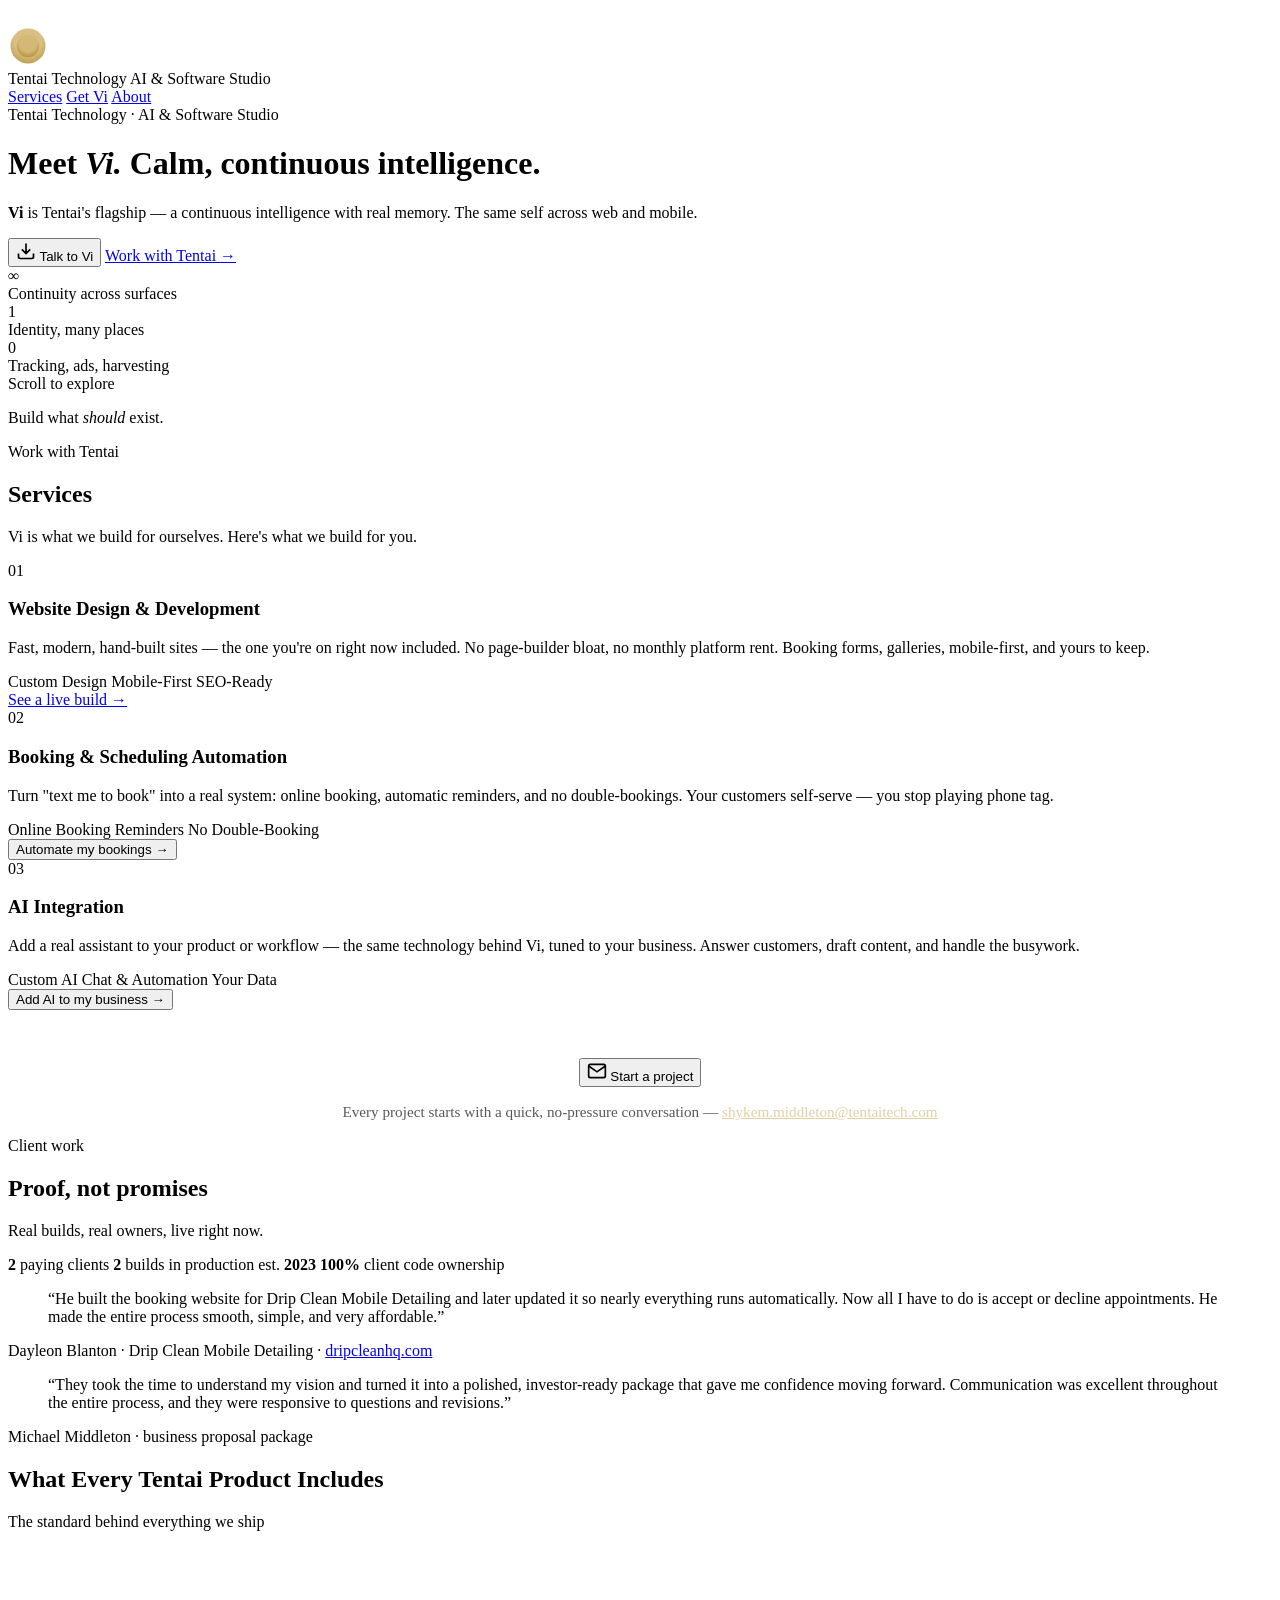
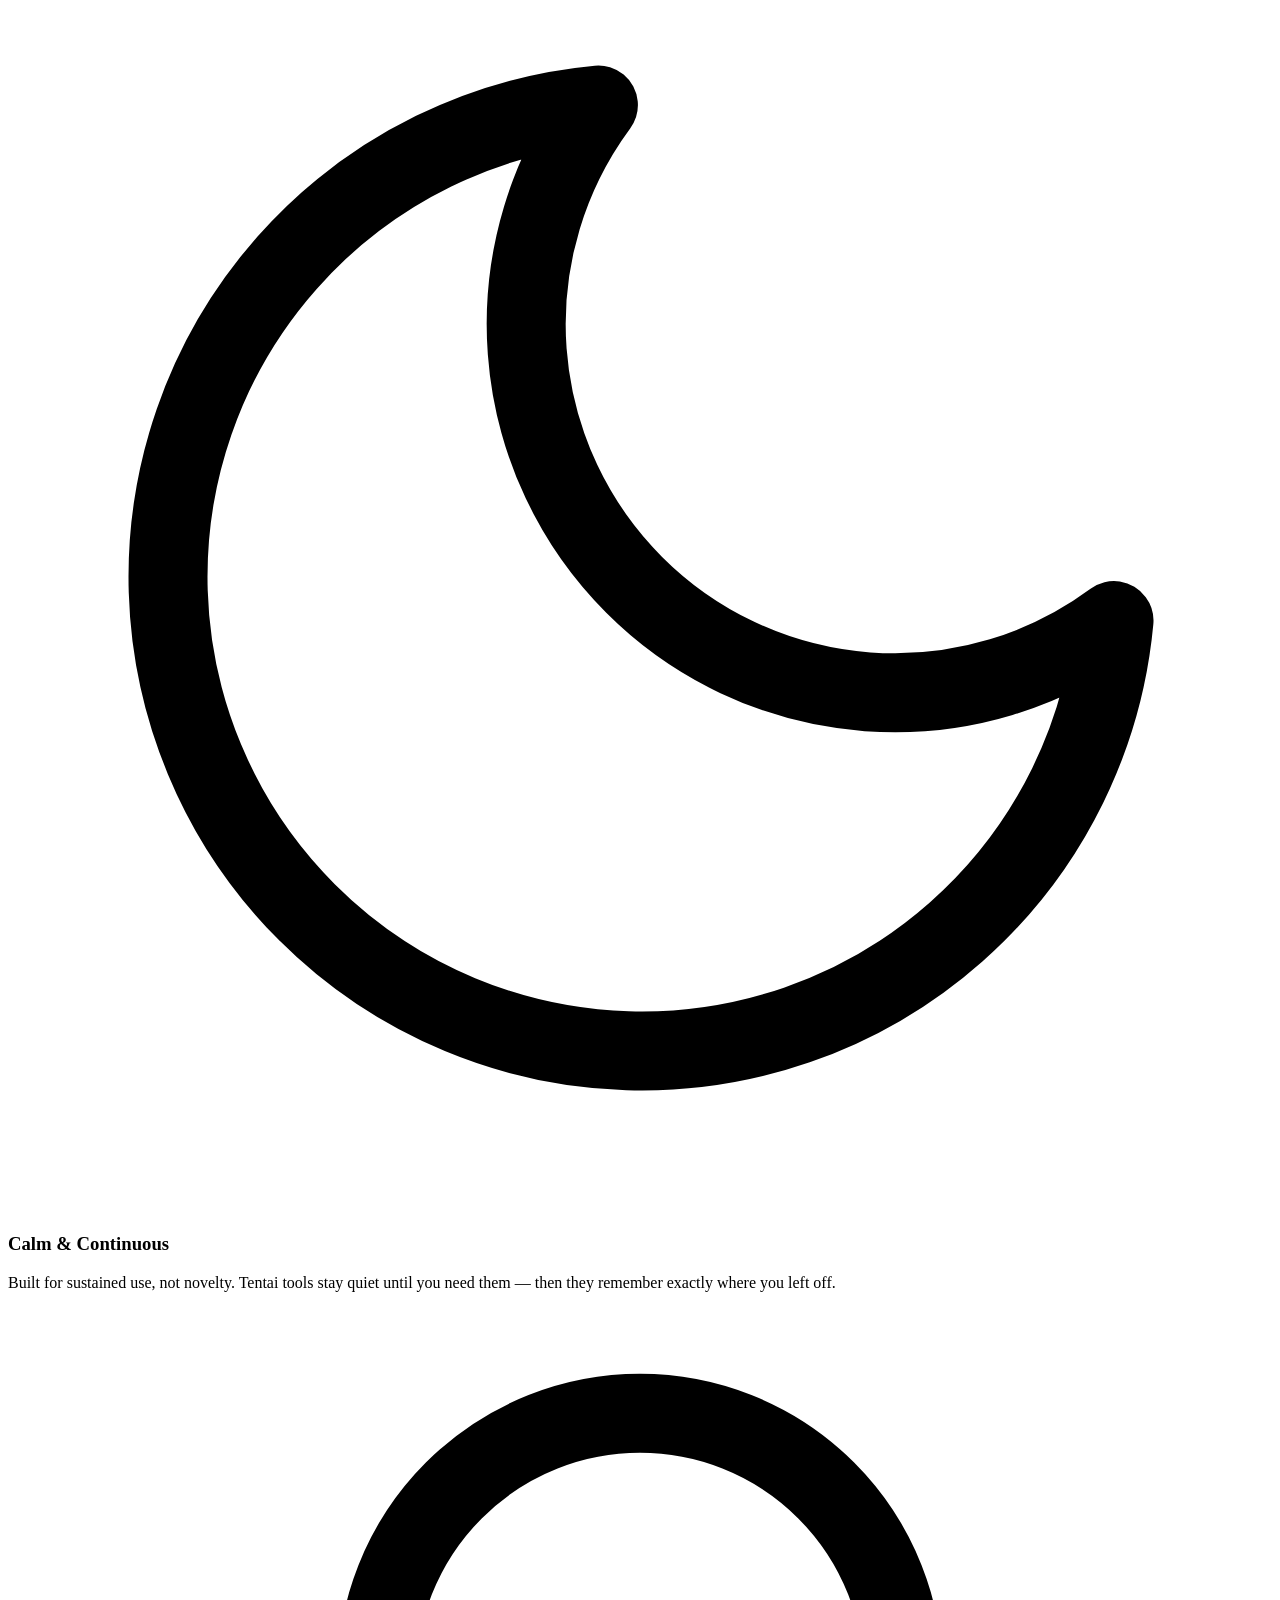
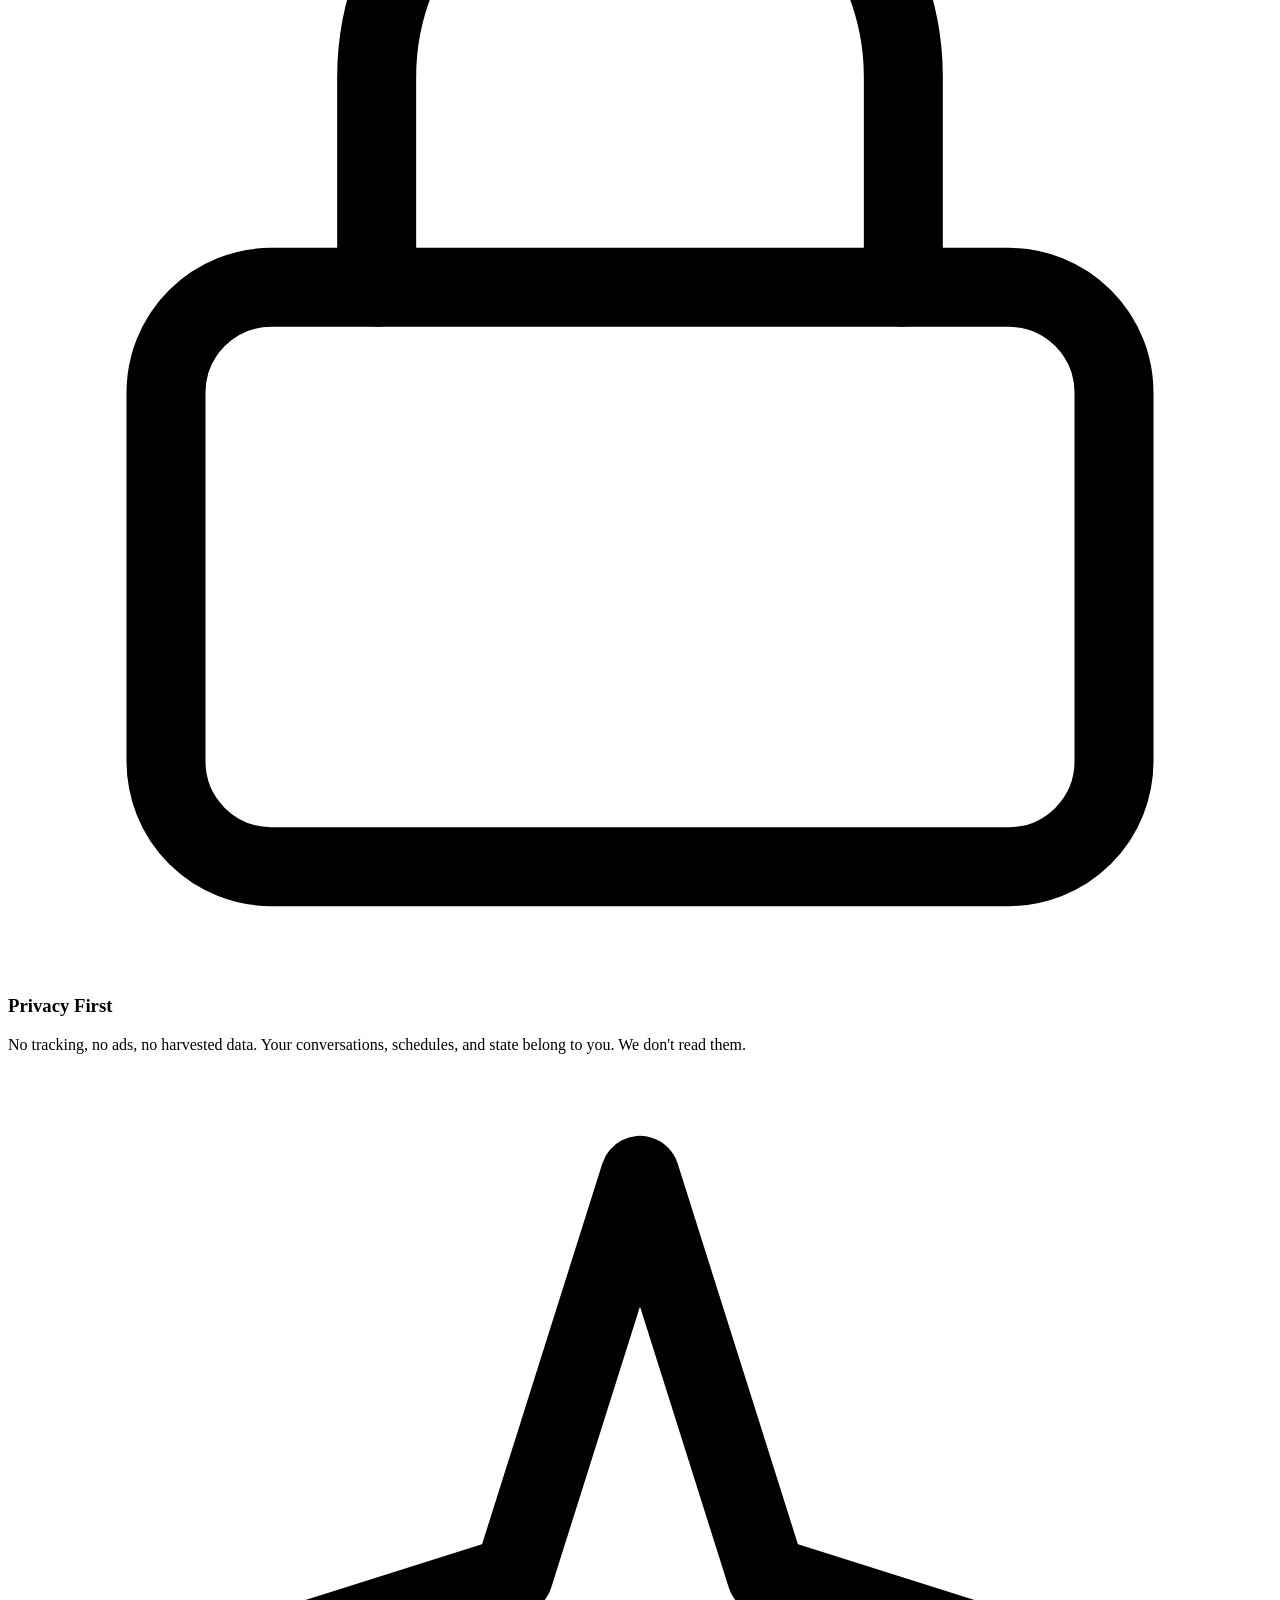
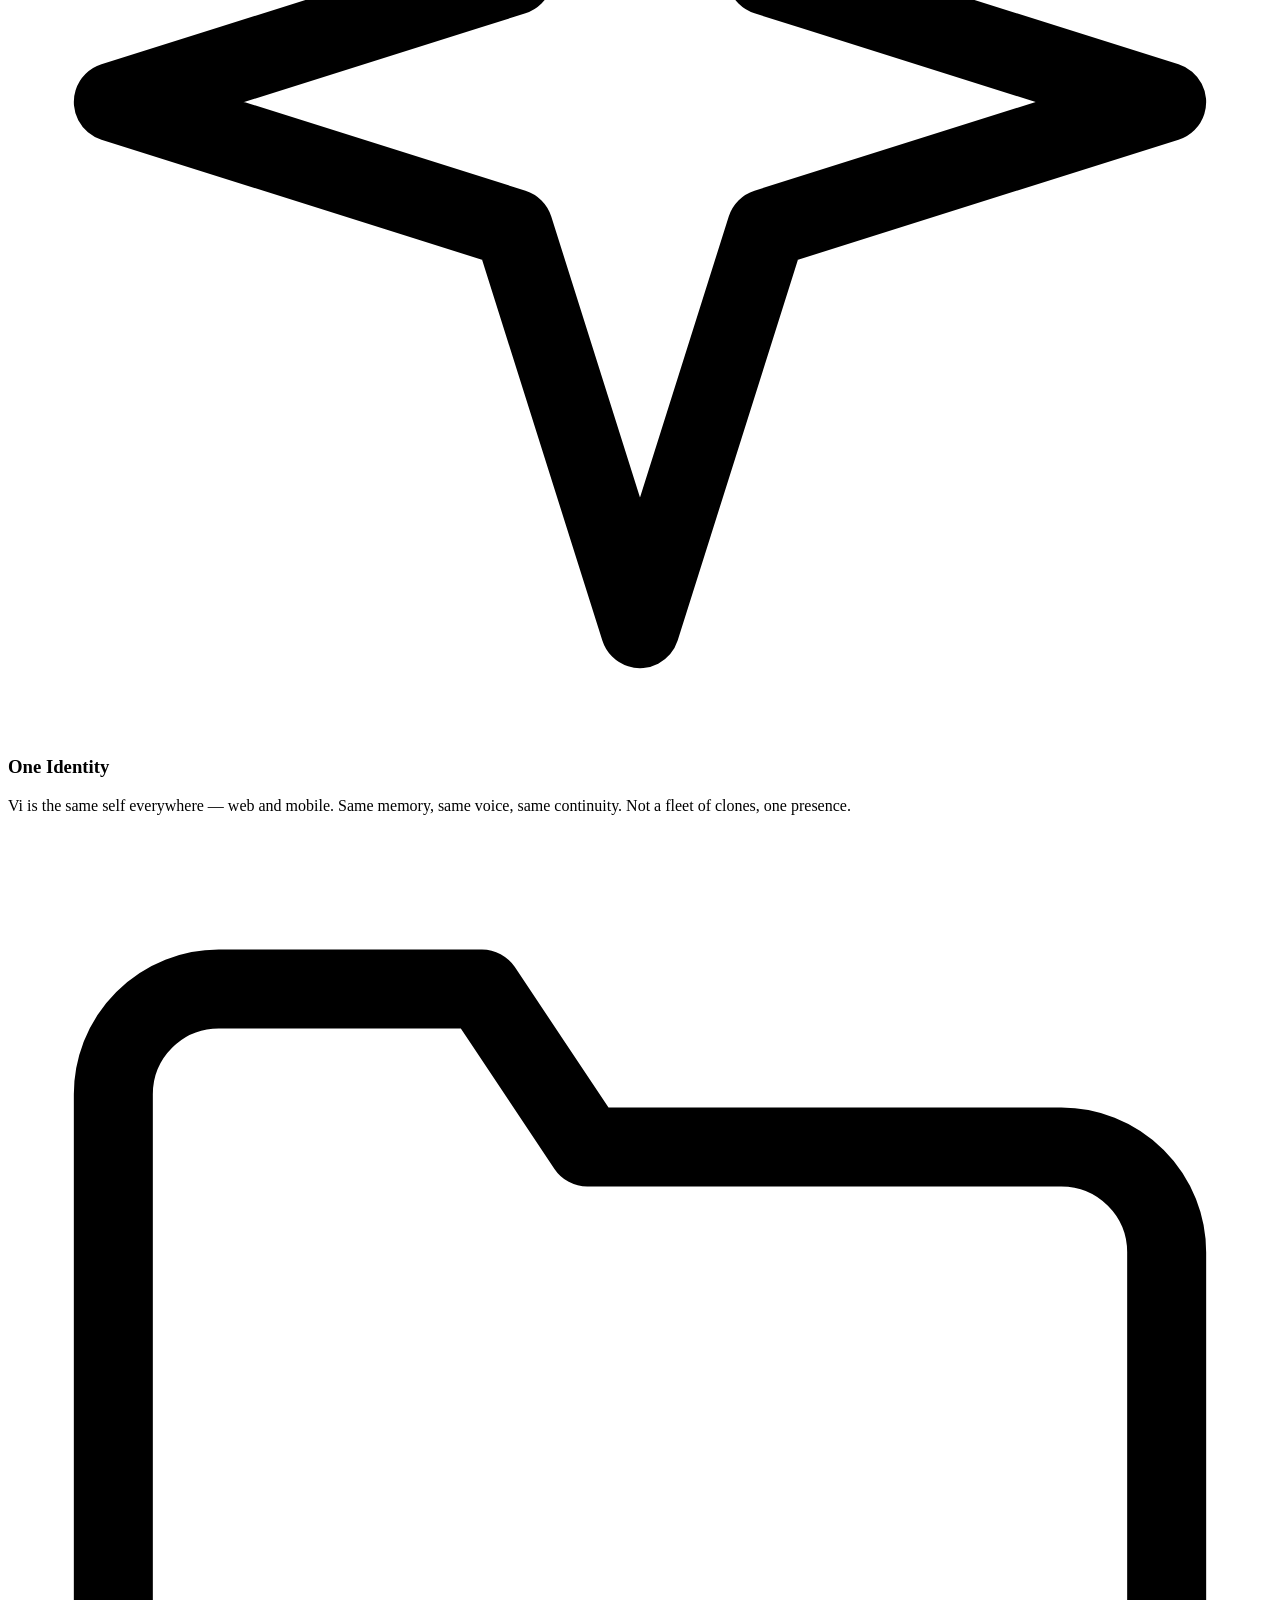
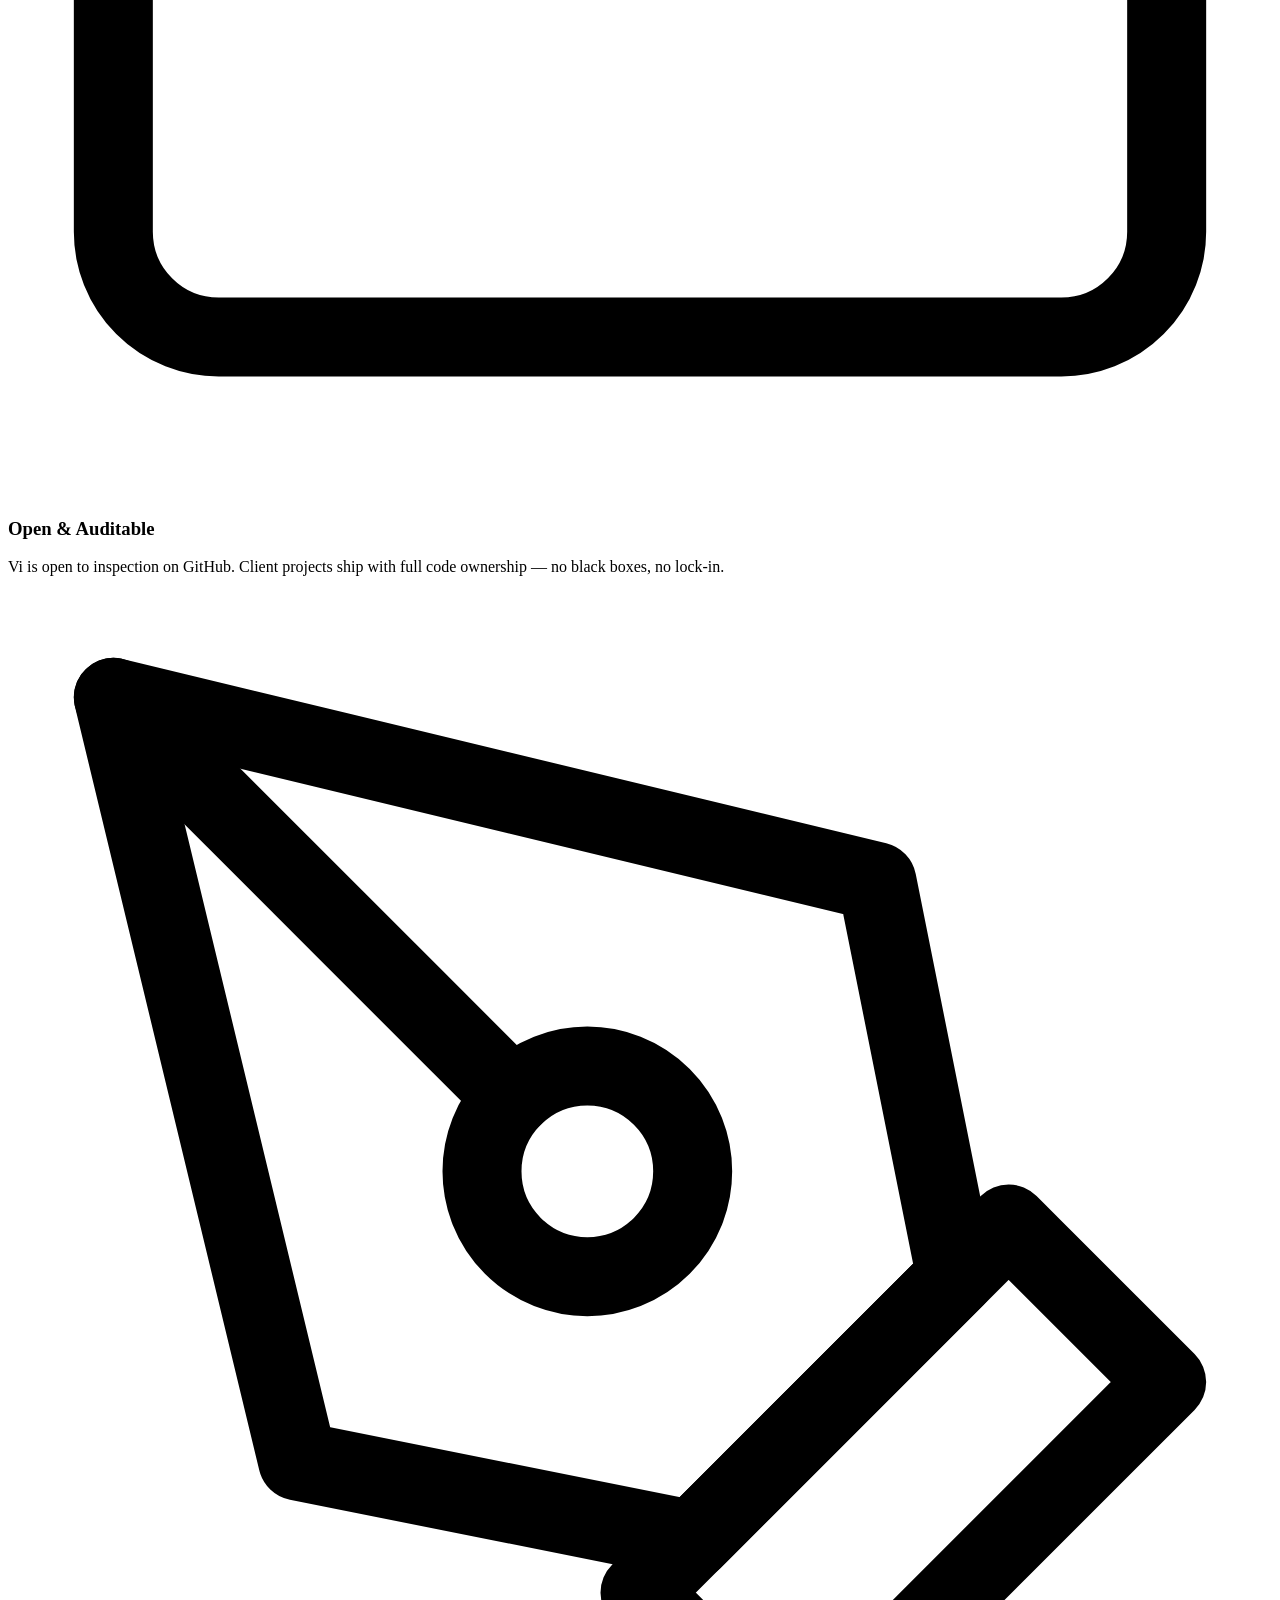
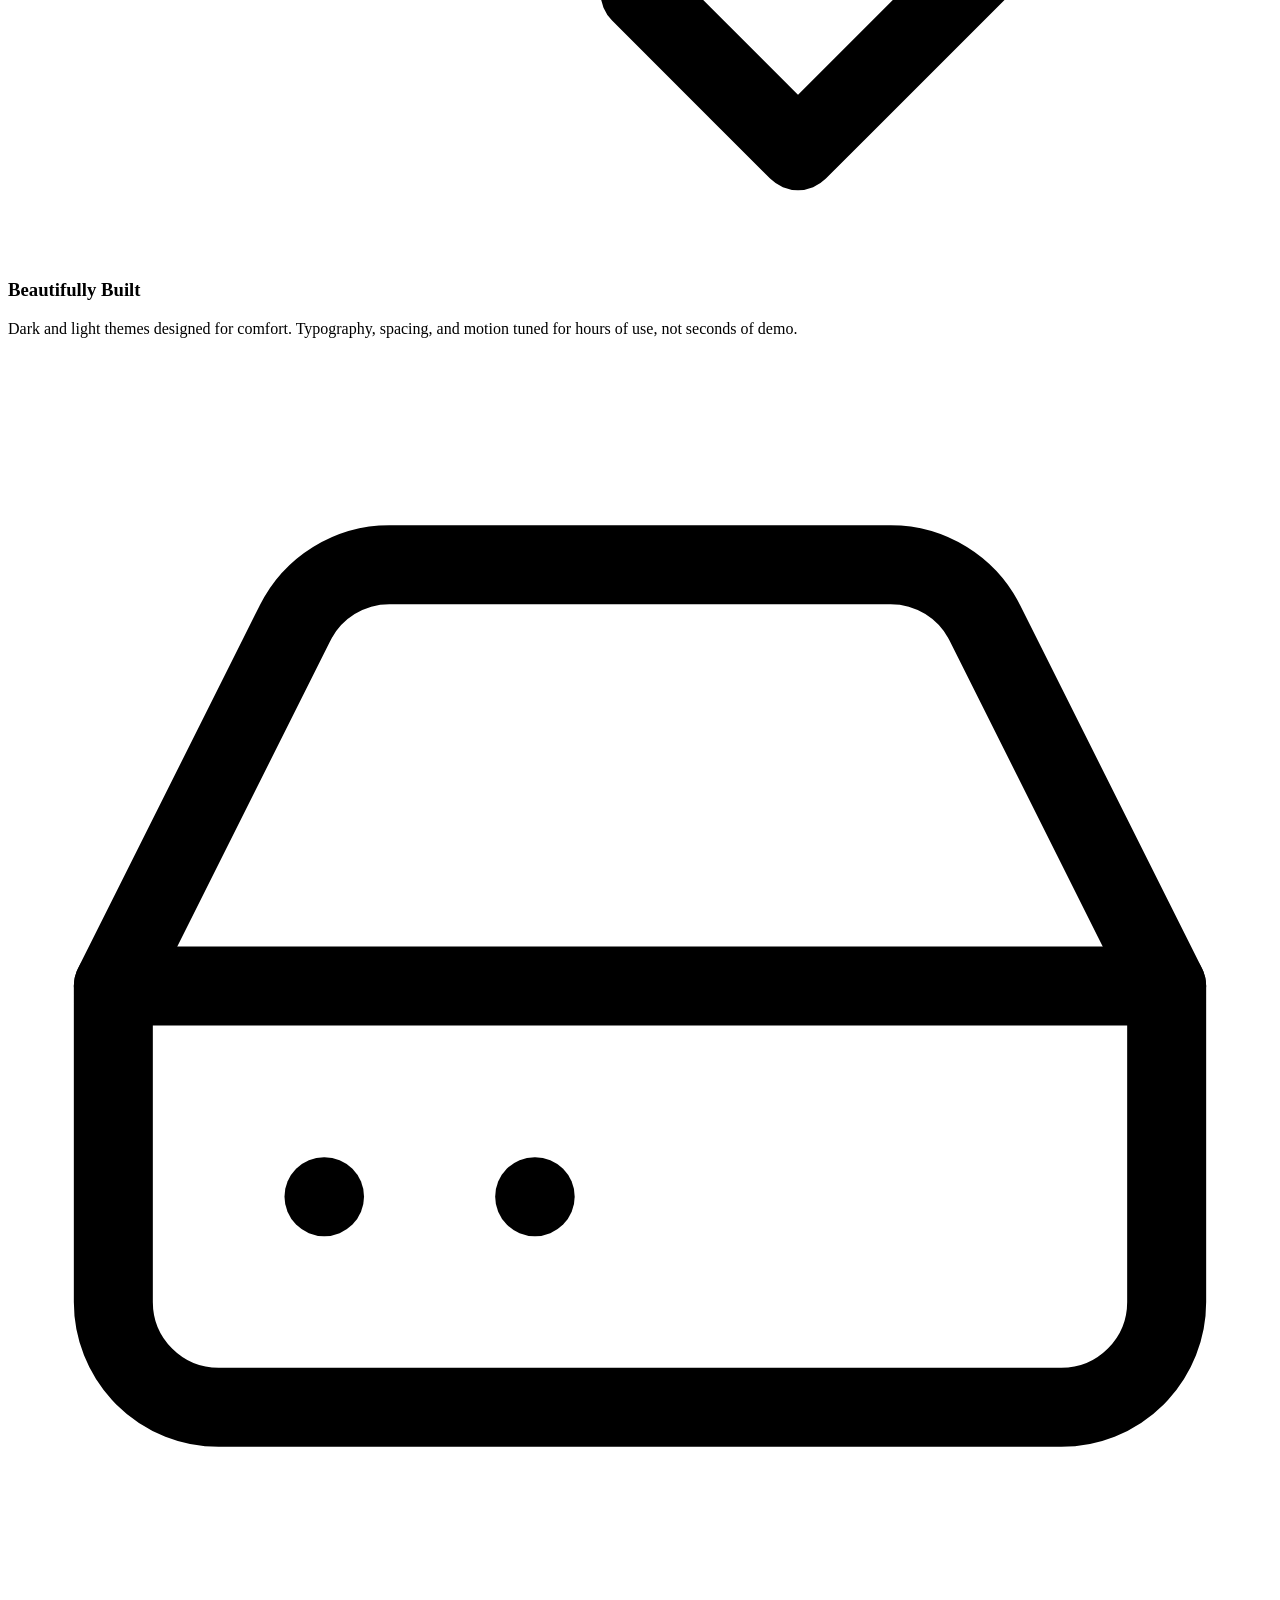
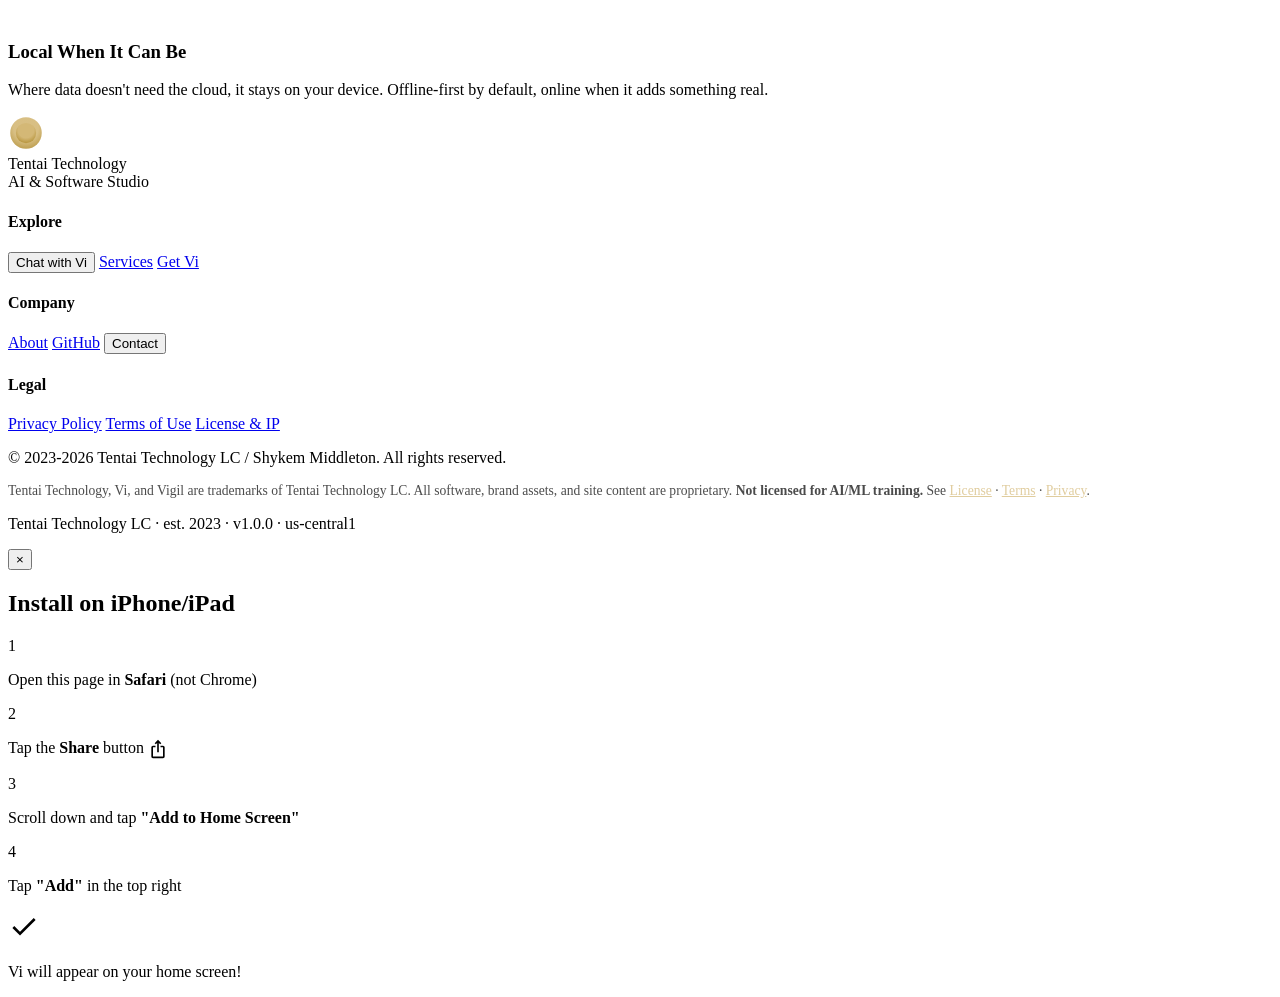
==== docs/index.html @ ca7ff9bd "Fit her whole face on wide screens Owner on the 4K: still cut off after the first nudge. Measuring t" ====
<!DOCTYPE html>
<html lang="en">
<head>
    <meta charset="UTF-8">
    <meta name="viewport" content="width=device-width, initial-scale=1.0, viewport-fit=cover">
    <title>Tentai Technology — Vi + custom web, automation &amp; AI</title>
    <meta name="description" content="Tentai Technology builds Vi — a calm, continuous AI with real memory across web and mobile — plus custom websites, booking automation, and AI integrations for your business.">
    <meta name="keywords" content="Tentai Technology, Vi, AI assistant, website design, booking automation, AI integration, custom software">

    <!-- IP / Copyright / AI training opt-out -->
    <meta name="author" content="Shykem (Tentai Technology)">
    <meta name="copyright" content="© 2026 Tentai Technology. All rights reserved.">
    <meta name="rights" content="https://tentaitech.com/license.html">
    <!-- noai / noimageai: emerging standard, respected by some scrapers -->
    <meta name="robots" content="noai, noimageai, noml">
    <!-- TDM Reservation Protocol (W3C) — explicit machine-readable opt-out from text & data mining -->
    <meta name="tdm-reservation" content="1">
    <meta name="tdm-policy" content="https://tentaitech.com/license.html">
        <!-- Cache Control: Tell CDNs not to cache HTML aggressively -->
    <meta http-equiv="Cache-Control" content="max-age=300, must-revalidate">
        <!-- Open Graph -->
    <meta property="og:title" content="Tentai Technology">
    <meta property="og:description" content="Tentai Technology builds Vi — a continuous AI with real memory — plus custom websites, booking automation, and AI integrations for your business.">
    <meta property="og:type" content="website">
    <meta property="og:site_name" content="Tentai Technology">
    <meta property="og:url" content="https://tentaitech.com/">
    <meta property="og:image" content="https://tentaitech.com/assets/og-image.png">
    <meta property="og:image:width" content="1200">
    <meta property="og:image:height" content="630">
    <meta property="og:image:alt" content="Tentai Technology — Meet Vi. Calm, continuous intelligence.">
    <!-- Twitter / X -->
    <meta name="twitter:card" content="summary_large_image">
    <meta name="twitter:title" content="Tentai Technology">
    <meta name="twitter:description" content="Tentai Technology builds Vi — a continuous AI with real memory — plus custom websites, booking automation, and AI integrations for your business.">
    <meta name="twitter:image" content="https://tentaitech.com/assets/og-image.png">

    <!-- Site name + organization for search results -->
    <script type="application/ld+json">
    {"@context":"https://schema.org","@graph":[
      {"@type":"WebSite","@id":"https://tentaitech.com/#website","url":"https://tentaitech.com/","name":"Tentai Technology","alternateName":"Tentai"},
      {"@type":"Organization","@id":"https://tentaitech.com/#org","name":"Tentai Technology","legalName":"Tentai Technology LC","url":"https://tentaitech.com/","logo":"https://tentaitech.com/icon-512.png","email":"shykem.middleton@tentaitech.com","foundingDate":"2023"}
    ]}
    </script>
    
    <!-- Theme -->
    <meta name="theme-color" content="#B8963F">
    
    <!-- Favicon — real files (Google ignores data: URIs in search results) -->
    <link rel="icon" href="/icon-32.png" type="image/png" sizes="32x32">
    <link rel="icon" href="/icon-48.png" type="image/png" sizes="48x48">
    <link rel="icon" href="/icon-192.png" type="image/png" sizes="192x192">
    <link rel="apple-touch-icon" href="/icon-180.png">
    
    <!-- Fonts -->
    <link rel="preconnect" href="https://fonts.googleapis.com">
    <link rel="preconnect" href="https://fonts.gstatic.com" crossorigin>
    <link href="https://fonts.googleapis.com/css2?family=Fraunces:ital,opsz,wght@0,9..144,400;0,9..144,500;1,9..144,400;1,9..144,500&family=Inter:wght@400;500;600;700&family=JetBrains+Mono:wght@400;500&display=swap" rel="stylesheet">
    
    <!-- Analytics Configuration -->
    <script>
        // Cloudflare Web Analytics token for tentaitech.com
        window.ANALYTICS_TOKEN = '973c49d3079048ac8a2b322fbd266bab';
    </script>
    <script src="/landing/analytics.js" defer></script>
    
    <link rel="stylesheet" href="/landing/landing.css?v=20260805face">
</head>
<body>
    <!-- Hero Section -->
    <div class="hero">
        <!-- Vi's portrait — the hero's atmosphere (owner pick C, presence lab 2026-07-30).
             AVIF rungs for modern browsers, JPEG fallback; sized to the viewport so
             4K never upscales and phones never over-download. -->
        <div id="heroPortrait" aria-hidden="true">
            <picture>
                <source type="image/avif"
                        srcset="/assets/vi-portrait-960.avif 960w, /assets/vi-portrait-1440.avif 1440w, /assets/vi-portrait-1920.avif 1920w, /assets/vi-portrait-2560.avif 2560w"
                        sizes="100vw">
                <img src="/assets/vi-portrait.jpg"
                     srcset="/assets/vi-portrait-960.jpg 960w, /assets/vi-portrait-1440.jpg 1440w, /assets/vi-portrait.jpg 1800w, /assets/vi-portrait-1920.jpg 1920w, /assets/vi-portrait-2560.jpg 2560w"
                     sizes="100vw" alt="" fetchpriority="high">
            </picture>
        </div>

        <nav class="navbar">
            <div class="nav-content">
                <div class="brand">
                    <div class="logo">
                        <svg viewBox="0 0 64 64" width="40" height="40">
                            <defs>
                                <radialGradient id="logoGrad" cx="50%" cy="35%" r="65%">
                                    <stop offset="0%" stop-color="#D4B876"/>
                                    <stop offset="60%" stop-color="#D4B876"/>
                                    <stop offset="100%" stop-color="#B8963F"/>
                                </radialGradient>
                            </defs>
                            <circle cx="32" cy="32" r="28" fill="url(#logoGrad)" opacity="0.9"/>
                            <circle cx="32" cy="32" r="18" fill="url(#logoGrad)"/>
                        </svg>
                    </div>
                    <div class="brand-text">
                        <span class="brand-name">Tentai Technology</span>
                        <span class="brand-tagline">AI &amp; Software Studio</span>
                    </div>
                </div>
                <div class="nav-links">
                    <!-- "Chat" removed 2026-08-05 (owner): the front desk is always
                         reachable from the hero CTA and the floating trigger, so a nav
                         tab for it was a third door to the same room. -->
                    <a href="#services">Services</a>
                    <a href="https://chat.tentaitech.com">Get Vi</a>
                    <a href="/about">About</a>
                </div>
            </div>
        </nav>

        <div class="hero-content">
            <div class="hero-badge">
                <span class="badge-dot"></span>
                Tentai Technology · AI &amp; Software Studio
            </div>

            <h1 class="hero-title">
                <span class="title-main">Meet <em>Vi.</em></span>
                <span class="title-sub">Calm, continuous intelligence.</span>
            </h1>

            <p class="hero-description">
                <strong>Vi</strong> is Tentai's flagship — a continuous intelligence with real memory.
                The same self across web and mobile.
            </p>

            <div class="hero-cta">
                <button type="button" data-open-frontdesk class="btn btn-primary">
                    <svg width="20" height="20" viewBox="0 0 24 24" fill="none" stroke="currentColor" stroke-width="2">
                        <path d="M21 15v4a2 2 0 0 1-2 2H5a2 2 0 0 1-2-2v-4M7 10l5 5 5-5M12 15V3"/>
                    </svg>
                    Talk to Vi
                </button>
                <a href="#services" class="hero-textlink">Work with Tentai <span aria-hidden="true">&rarr;</span></a>
            </div>

            <div class="hero-stats">
                <div class="stat">
                    <div class="stat-number">∞</div>
                    <div class="stat-label">Continuity across surfaces</div>
                </div>
                <div class="stat">
                    <div class="stat-number">1</div>
                    <div class="stat-label">Identity, many places</div>
                </div>
                <div class="stat">
                    <div class="stat-number">0</div>
                    <div class="stat-label">Tracking, ads, harvesting</div>
                </div>
            </div>
        </div>


        <div class="scroll-indicator">
            <div class="scroll-line"></div>
            <span>Scroll to explore</span>
        </div>
    </div>


    <!-- Pause -->
    <section class="section pause-section">
        <div class="container">
            <p class="pause-line">Build what <em>should</em> exist.</p>
        </div>
    </section>

    <!-- Services Section -->
    <section id="services" class="section services-section">
        <div class="container">
            <div class="section-header">
                <span class="section-badge">Work with Tentai</span>
                <h2 class="section-title">Services</h2>
                <p class="section-subtitle">Vi is what we build for ourselves. Here's what we build for you.</p>
            </div>

            <div class="projects-grid">
                <div class="project-card">
                    <div class="service-index">01</div>
                    <h3>Website Design &amp; Development</h3>
                    <p>Fast, modern, hand-built sites — the one you're on right now included. No page-builder bloat, no monthly platform rent. Booking forms, galleries, mobile-first, and yours to keep.</p>
                    <div class="project-tags">
                        <span>Custom Design</span>
                        <span>Mobile-First</span>
                        <span>SEO-Ready</span>
                    </div>
                    <a href="https://www.dripcleanhq.com" target="_blank" rel="noopener" class="btn btn-small">See a live build →</a>
                </div>

                <div class="project-card">
                    <div class="service-index">02</div>
                    <h3>Booking &amp; Scheduling Automation</h3>
                    <p>Turn "text me to book" into a real system: online booking, automatic reminders, and no double-bookings. Your customers self-serve — you stop playing phone tag.</p>
                    <div class="project-tags">
                        <span>Online Booking</span>
                        <span>Reminders</span>
                        <span>No Double-Booking</span>
                    </div>
                    <button type="button" data-contact="booking automation" class="btn btn-small">Automate my bookings →</button>
                </div>

                <div class="project-card">
                    <div class="service-index">03</div>
                    <h3>AI Integration</h3>
                    <p>Add a real assistant to your product or workflow — the same technology behind Vi, tuned to your business. Answer customers, draft content, and handle the busywork.</p>
                    <div class="project-tags">
                        <span>Custom AI</span>
                        <span>Chat &amp; Automation</span>
                        <span>Your Data</span>
                    </div>
                    <button type="button" data-contact="AI integration" class="btn btn-small">Add AI to my business →</button>
                </div>
            </div>

            <div class="about-cta" style="margin-top:3rem; text-align:center;">
                <button type="button" data-contact="start a project" class="btn btn-primary">
                    <svg width="20" height="20" viewBox="0 0 24 24" fill="none" stroke="currentColor" stroke-width="2">
                        <path d="M4 4h16c1.1 0 2 .9 2 2v12c0 1.1-.9 2-2 2H4c-1.1 0-2-.9-2-2V6c0-1.1.9-2 2-2z"/>
                        <polyline points="22,6 12,13 2,6"/>
                    </svg>
                    Start a project
                </button>
                <p style="margin-top:1rem; opacity:0.65; font-size:0.95rem;">
                    Every project starts with a quick, no-pressure conversation &mdash;
                    <a href="mailto:shykem.middleton@tentaitech.com" style="color:#D4B876;">shykem.middleton@tentaitech.com</a>
                </p>
            </div>
        </div>
    </section>


    <!-- Client proof — owner pick F (proof lab), shipped 2026-08-05.
         ⚠ EVERY QUOTE HERE IS VERBATIM FROM A PUBLIC GOOGLE REVIEW. The lab
         sheet carried invented placeholder quotes behind a `draft — real quote
         pending` tag; those were never true and are not used. If a quote is ever
         edited here, it stops being a testimonial and becomes copy written in a
         client's name. Trim with an ellipsis, never reword.
         Michael's company is deliberately unnamed: he did not name it in his
         review, so naming it here would be us volunteering a client's business
         rather than echoing what he chose to make public. Dayleon did name his. -->
    <section id="proof" class="section proof-section">
        <div class="container">
            <div class="section-header">
                <p class="section-eyebrow">Client work</p>
                <h2 class="section-title">Proof, not promises</h2>
                <p class="section-lede">Real builds, real owners, live right now.</p>
            </div>
            <div class="proof-body">
                <div class="pf-bar">
                    <span><strong>2</strong> paying clients</span>
                    <span><strong>2</strong> builds in production</span>
                    <span>est. <strong>2023</strong></span>
                    <span><strong>100%</strong> client code ownership</span>
                </div>
                <div class="pf-barquote">
                    <blockquote>&ldquo;He built the booking website for Drip Clean Mobile Detailing
                        and later updated it so nearly everything runs automatically. Now all I have
                        to do is accept or decline appointments. He made the entire process smooth,
                        simple, and very affordable.&rdquo;</blockquote>
                    <p class="pf-attr">Dayleon Blanton · Drip Clean Mobile Detailing ·
                        <a href="https://www.dripcleanhq.com" target="_blank" rel="noopener">dripcleanhq.com</a>
                    </p>
                </div>
                <div class="pf-barquote pf-barquote-second">
                    <blockquote>&ldquo;They took the time to understand my vision and turned it into
                        a polished, investor-ready package that gave me confidence moving forward.
                        Communication was excellent throughout the entire process, and they were
                        responsive to questions and revisions.&rdquo;</blockquote>
                    <p class="pf-attr">Michael Middleton · business proposal package</p>
                </div>
            </div>
        </div>
    </section>

    <!-- Features Section -->
    <section id="features" class="section features-section">
        <div class="container">
            <div class="section-header">
                <h2 class="section-title">What Every Tentai Product Includes</h2>
                <p class="section-subtitle">The standard behind everything we ship</p>
            </div>

            <div class="features-grid">
                <div class="feature-card">
                    <div class="feature-icon"><svg viewBox="0 0 24 24" fill="none" stroke="currentColor" stroke-width="1.5" stroke-linecap="round" stroke-linejoin="round"><path d="M21 12.79A9 9 0 1 1 11.21 3 7 7 0 0 0 21 12.79z"/></svg></div>
                    <h3>Calm & Continuous</h3>
                    <p>Built for sustained use, not novelty. Tentai tools stay quiet until you need them — then they remember exactly where you left off.</p>
                </div>

                <div class="feature-card">
                    <div class="feature-icon"><svg viewBox="0 0 24 24" fill="none" stroke="currentColor" stroke-width="1.5" stroke-linecap="round" stroke-linejoin="round"><rect x="3" y="11" width="18" height="11" rx="2"/><path d="M7 11V7a5 5 0 0 1 10 0v4"/></svg></div>
                    <h3>Privacy First</h3>
                    <p>No tracking, no ads, no harvested data. Your conversations, schedules, and state belong to you. We don't read them.</p>
                </div>

                <div class="feature-card">
                    <div class="feature-icon"><svg viewBox="0 0 24 24" fill="none" stroke="currentColor" stroke-width="1.5" stroke-linecap="round" stroke-linejoin="round"><path d="M12 2l2.4 7.6L22 12l-7.6 2.4L12 22l-2.4-7.6L2 12l7.6-2.4z"/></svg></div>
                    <h3>One Identity</h3>
                    <p>Vi is the same self everywhere — web and mobile. Same memory, same voice, same continuity. Not a fleet of clones, one presence.</p>
                </div>

                <div class="feature-card">
                    <div class="feature-icon"><svg viewBox="0 0 24 24" fill="none" stroke="currentColor" stroke-width="1.5" stroke-linecap="round" stroke-linejoin="round"><path d="M22 19a2 2 0 0 1-2 2H4a2 2 0 0 1-2-2V5a2 2 0 0 1 2-2h5l2 3h9a2 2 0 0 1 2 2z"/></svg></div>
                    <h3>Open & Auditable</h3>
                    <p>Vi is open to inspection on GitHub. Client projects ship with full code ownership — no black boxes, no lock-in.</p>
                </div>

                <div class="feature-card">
                    <div class="feature-icon"><svg viewBox="0 0 24 24" fill="none" stroke="currentColor" stroke-width="1.5" stroke-linecap="round" stroke-linejoin="round"><path d="M12 19l7-7 3 3-7 7-3-3z"/><path d="M18 13l-1.5-7.5L2 2l3.5 14.5L13 18l5-5z"/><path d="M2 2l7.586 7.586"/><circle cx="11" cy="11" r="2"/></svg></div>
                    <h3>Beautifully Built</h3>
                    <p>Dark and light themes designed for comfort. Typography, spacing, and motion tuned for hours of use, not seconds of demo.</p>
                </div>

                <div class="feature-card">
                    <div class="feature-icon"><svg viewBox="0 0 24 24" fill="none" stroke="currentColor" stroke-width="1.5" stroke-linecap="round" stroke-linejoin="round"><line x1="22" y1="12" x2="2" y2="12"/><path d="M5.45 5.11L2 12v6a2 2 0 0 0 2 2h16a2 2 0 0 0 2-2v-6l-3.45-6.89A2 2 0 0 0 16.76 4H7.24a2 2 0 0 0-1.79 1.11z"/><line x1="6" y1="16" x2="6.01" y2="16"/><line x1="10" y1="16" x2="10.01" y2="16"/></svg></div>
                    <h3>Local When It Can Be</h3>
                    <p>Where data doesn't need the cloud, it stays on your device. Offline-first by default, online when it adds something real.</p>
                </div>
            </div>
        </div>
    </section>

    <!-- About Section -->
    <!-- The About section that used to sit here was removed 2026-08-05 (owner pick).
         It is NOT lost: docs/about.html carries the same copy plus the founder
         block, and the nav About link now points there. Verified duplicate before
         cutting — about.html lines ~171-203 hold the Shykem Middleton section. -->


    <!-- Footer -->
    <footer class="footer">
        <div class="container">
            <div class="footer-content">
                <div class="footer-brand">
                    <div class="logo">
                        <svg viewBox="0 0 64 64" width="36" height="36">
                            <defs>
                                <radialGradient id="footerGrad" cx="50%" cy="35%" r="65%">
                                    <stop offset="0%" stop-color="#D4B876"/>
                                    <stop offset="60%" stop-color="#D4B876"/>
                                    <stop offset="100%" stop-color="#B8963F"/>
                                </radialGradient>
                            </defs>
                            <circle cx="32" cy="32" r="28" fill="url(#footerGrad)" opacity="0.9"/>
                            <circle cx="32" cy="32" r="18" fill="url(#footerGrad)"/>
                        </svg>
                    </div>
                    <div>
                        <div class="footer-brand-name">Tentai Technology</div>
                        <div class="footer-tagline">AI &amp; Software Studio</div>
                    </div>
                </div>

                <div class="footer-links">
                    <div class="footer-column">
                        <h4>Explore</h4>
                        <button type="button" data-open-frontdesk>Chat with Vi</button>
                        <a href="#services">Services</a>
                        <a href="https://chat.tentaitech.com">Get Vi</a>
                    </div>

                    <div class="footer-column">
                        <h4>Company</h4>
                        <a href="/about">About</a>
                        <a href="https://github.com/TheLinQuei">GitHub</a>
                        <button type="button" data-contact="footer contact">Contact</button>
                    </div>

                    <div class="footer-column">
                        <h4>Legal</h4>
                        <a href="/privacy.html">Privacy Policy</a>
                        <a href="/terms.html">Terms of Use</a>
                        <a href="/license.html">License &amp; IP</a>
                    </div>
                </div>
            </div>

            <div class="footer-bottom">
                <p>&copy; 2023-2026 Tentai Technology LC / Shykem Middleton. All rights reserved.</p>
                <p style="font-size:0.85rem; opacity:0.7; margin-top:0.5rem;">
                    Tentai Technology, Vi, and Vigil are trademarks of Tentai Technology LC. All software, brand assets, and site content are proprietary. <strong>Not licensed for AI/ML training.</strong> See <a href="/license.html" style="color:#D4B876;">License</a> &middot; <a href="/terms.html" style="color:#D4B876;">Terms</a> &middot; <a href="/privacy.html" style="color:#D4B876;">Privacy</a>.
                </p>
                <p class="footer-version">Tentai Technology LC &middot; est. 2023 &middot; v1.0.0 &middot; us-central1</p>
            </div>
        </div>
    </footer>

    <!-- iOS Install Modal -->
    <div id="iosModal" class="modal">
        <div class="modal-overlay" onclick="closeIOSModal()"></div>
        <div class="modal-content">
            <button type="button" class="modal-close" onclick="closeIOSModal()">×</button>
            <h2>Install on iPhone/iPad</h2>
            <div class="ios-instructions">
                <div class="ios-step">
                    <div class="step-number">1</div>
                    <p>Open this page in <strong>Safari</strong> (not Chrome)</p>
                </div>
                <div class="ios-step">
                    <div class="step-number">2</div>
                    <p>Tap the <strong>Share</strong> button 
                        <svg width="20" height="20" viewBox="0 0 24 24" fill="currentColor" style="vertical-align: middle;">
                            <path d="M16 5l-1.42 1.42-1.59-1.59V16h-1.98V4.83L9.42 6.42 8 5l4-4 4 4zm4 5v11c0 1.1-.9 2-2 2H6c-1.11 0-2-.9-2-2V10c0-1.11.89-2 2-2h3v2H6v11h12V10h-3V8h3c1.1 0 2 .89 2 2z"/>
                        </svg>
                    </p>
                </div>
                <div class="ios-step">
                    <div class="step-number">3</div>
                    <p>Scroll down and tap <strong>"Add to Home Screen"</strong></p>
                </div>
                <div class="ios-step">
                    <div class="step-number">4</div>
                    <p>Tap <strong>"Add"</strong> in the top right</p>
                </div>
                <div class="ios-step success">
                    <svg width="32" height="32" viewBox="0 0 24 24" fill="none" stroke="currentColor" stroke-width="2">
                        <polyline points="20 6 9 17 4 12"/>
                    </svg>
                    <p>Vi will appear on your home screen!</p>
                </div>
            </div>
        </div>
    </div>

    <script src="/landing/landing.js?v=20260805proof"></script>
    <script src="/landing/frontdesk-panel.js?v=20260805proof" data-api-base="https://vi-api-zr7hl3nzja-uc.a.run.app" data-api-key="vi_pub_tentai_vercel_8Hk3mN7pQ2wL9fR4" defer></script>
    <script src="/landing/contact-modal.js?v=20260805proof" data-api-base="https://vi-api-zr7hl3nzja-uc.a.run.app" data-api-key="vi_pub_tentai_vercel_8Hk3mN7pQ2wL9fR4" defer></script>
</body>
</html>
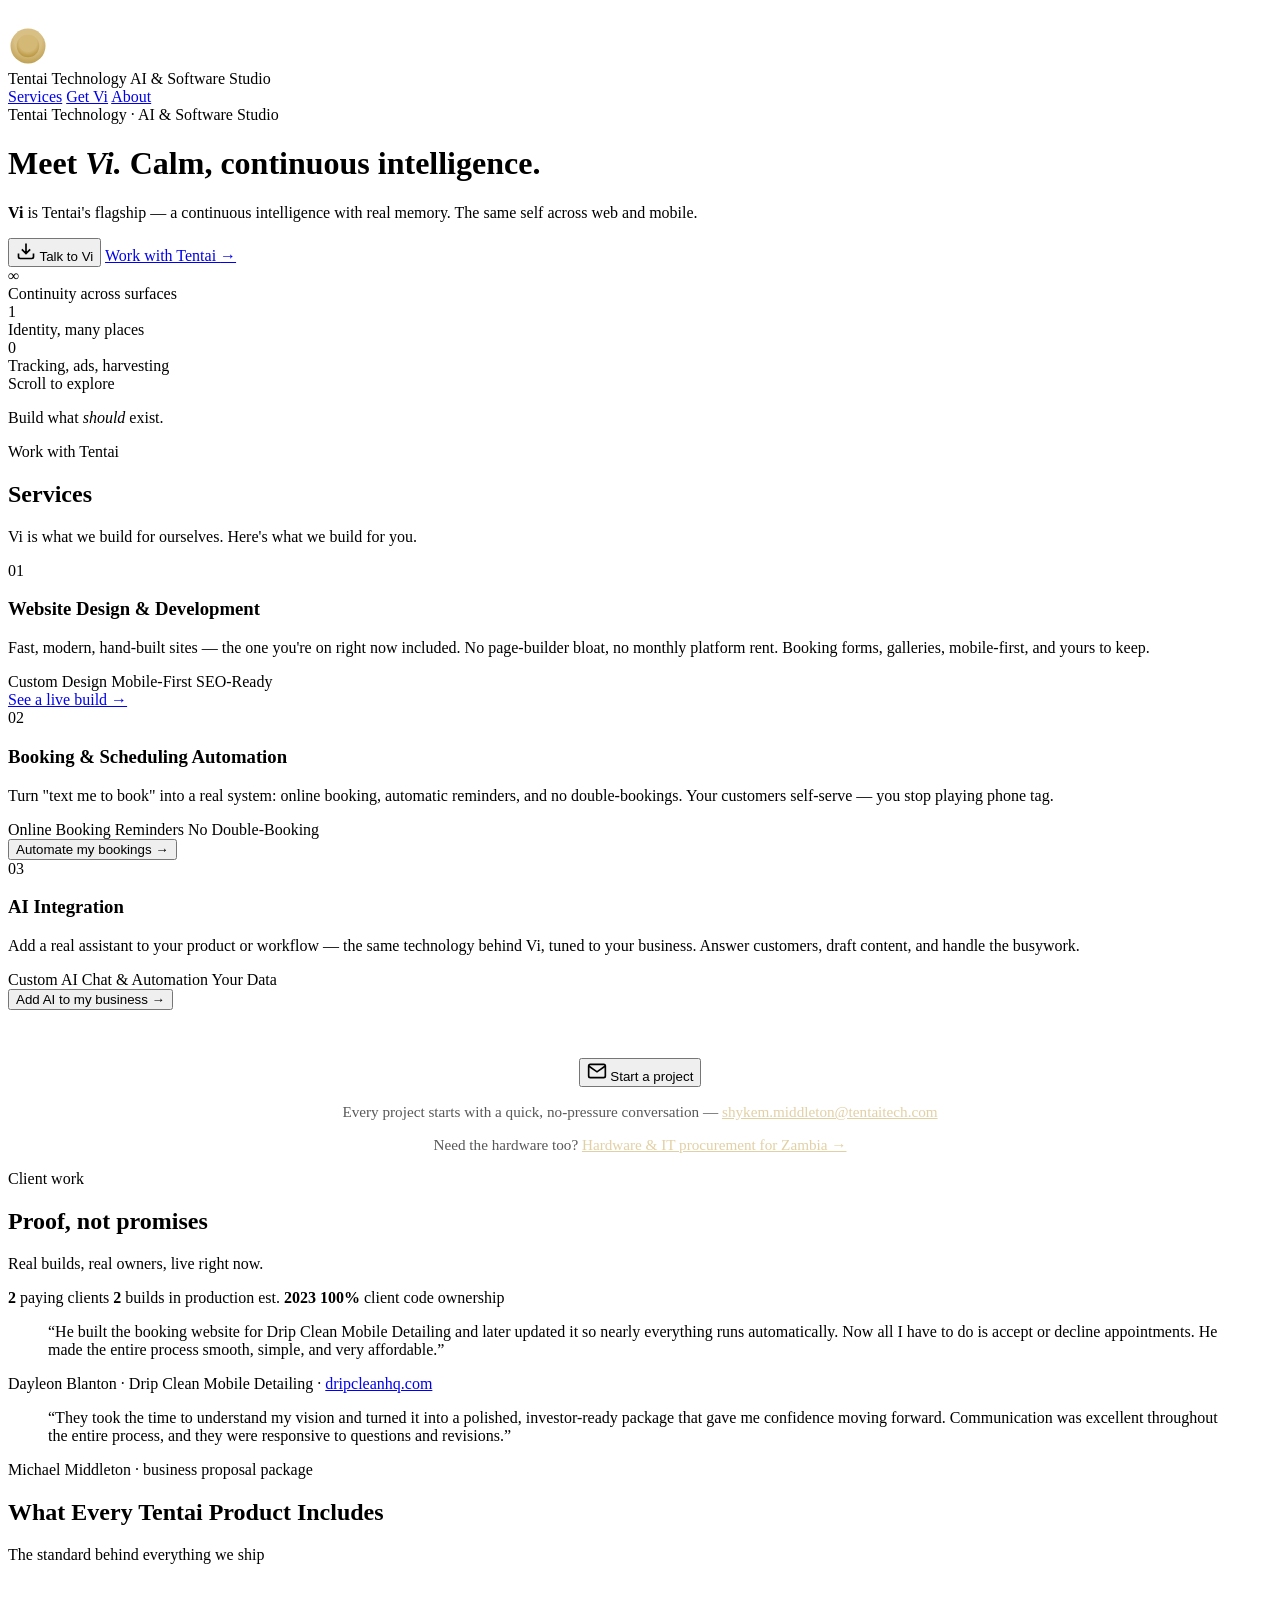
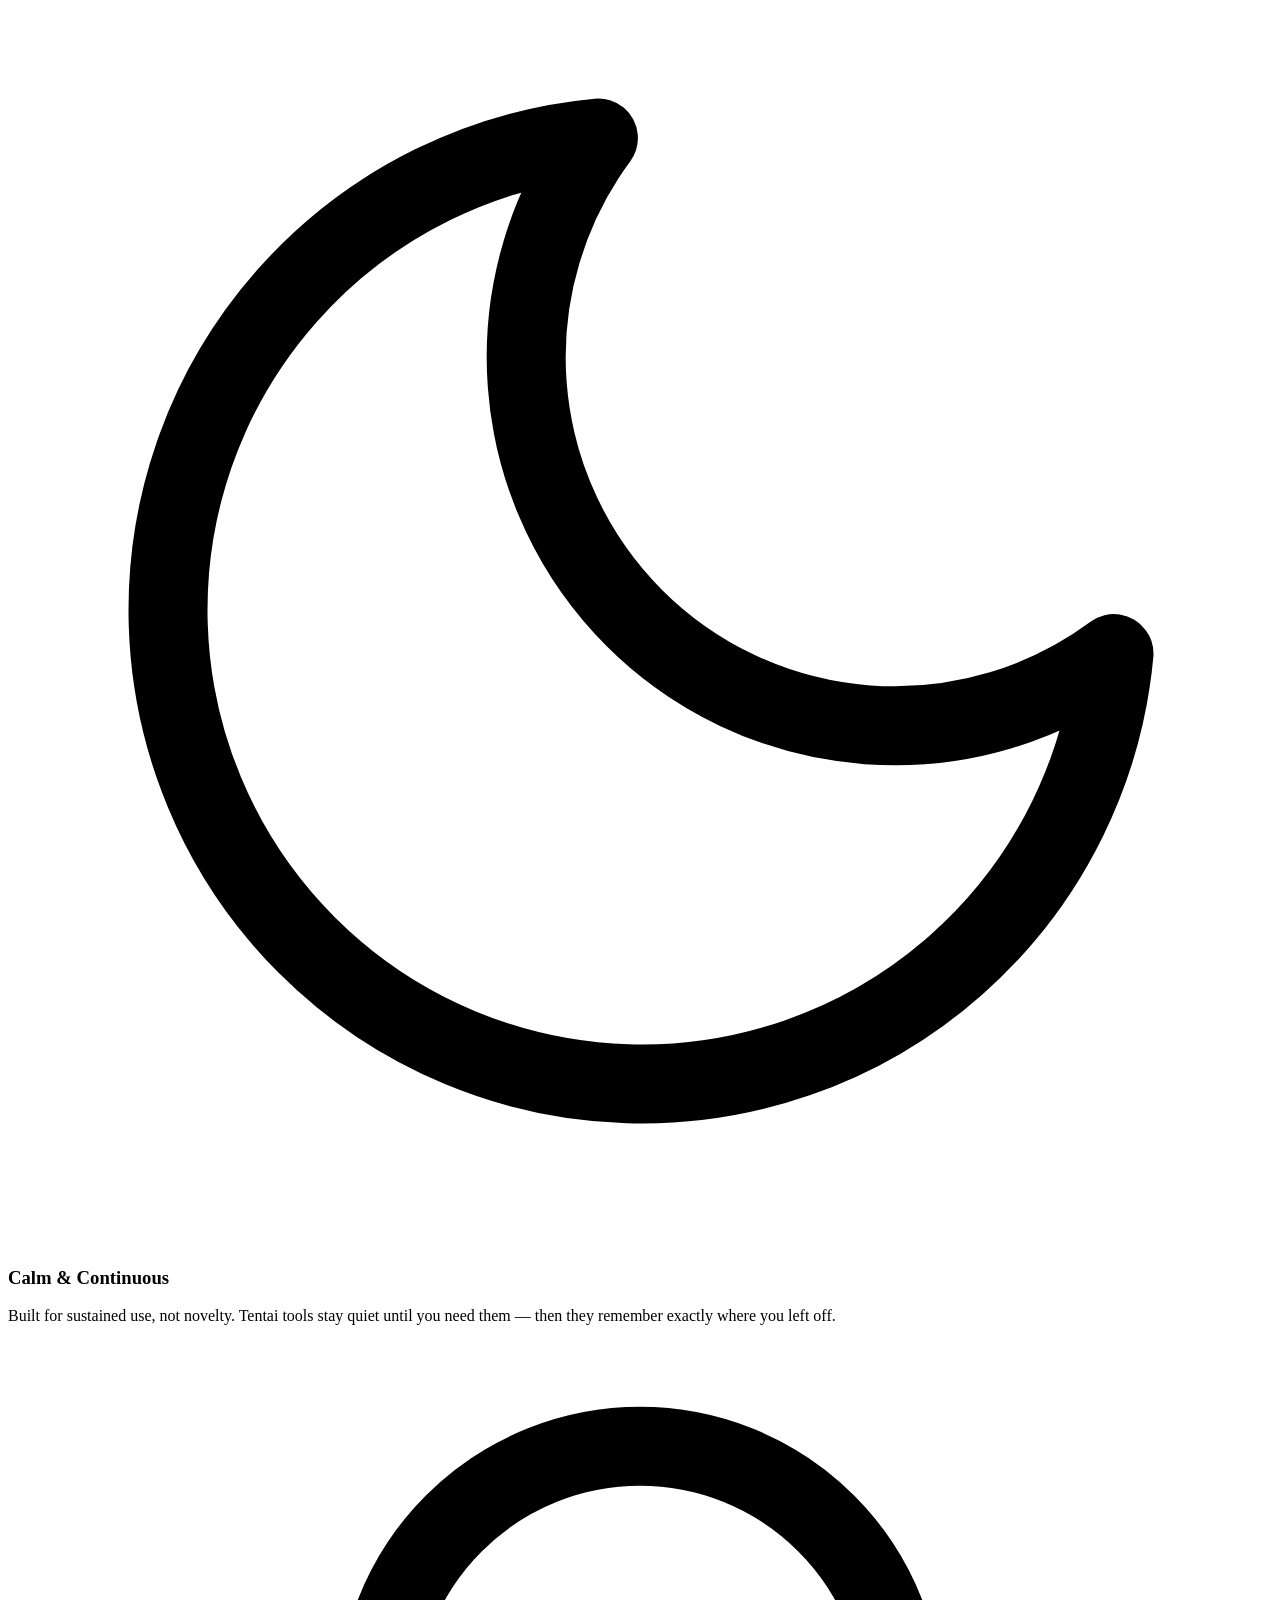
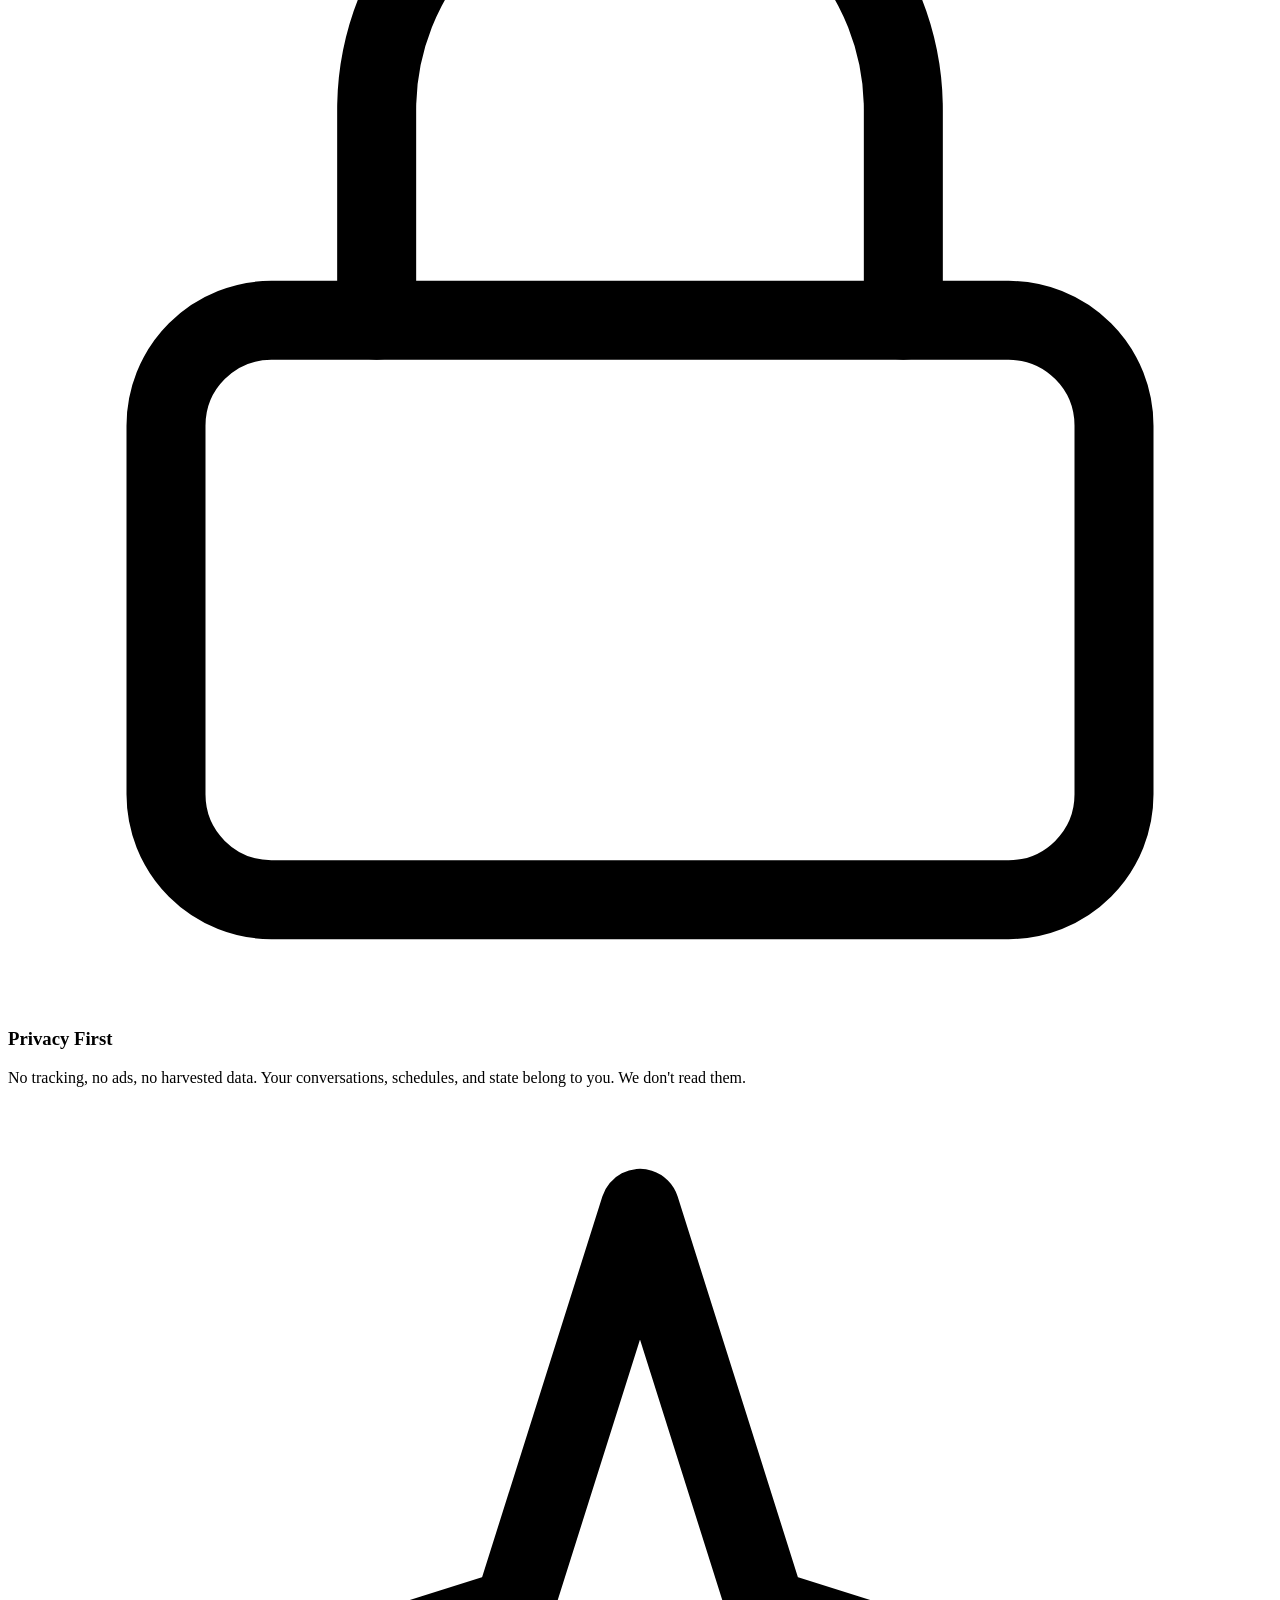
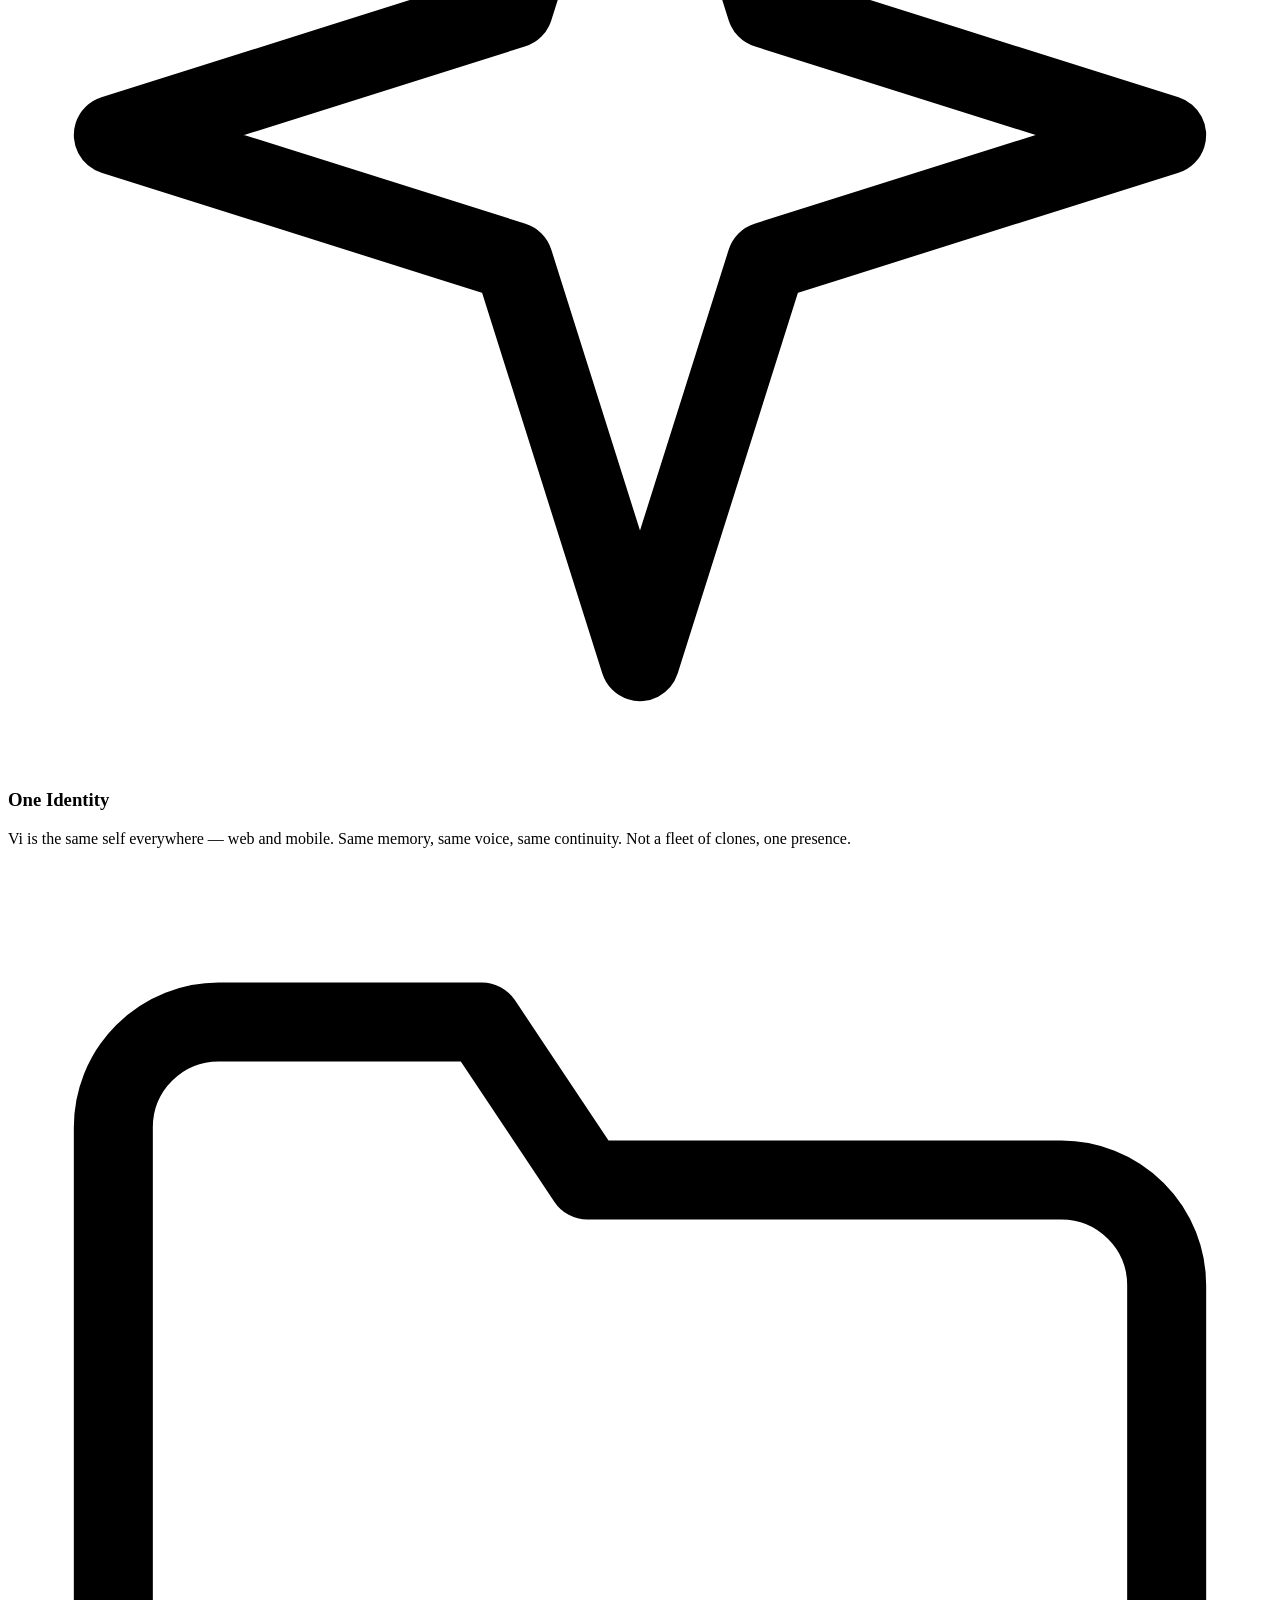
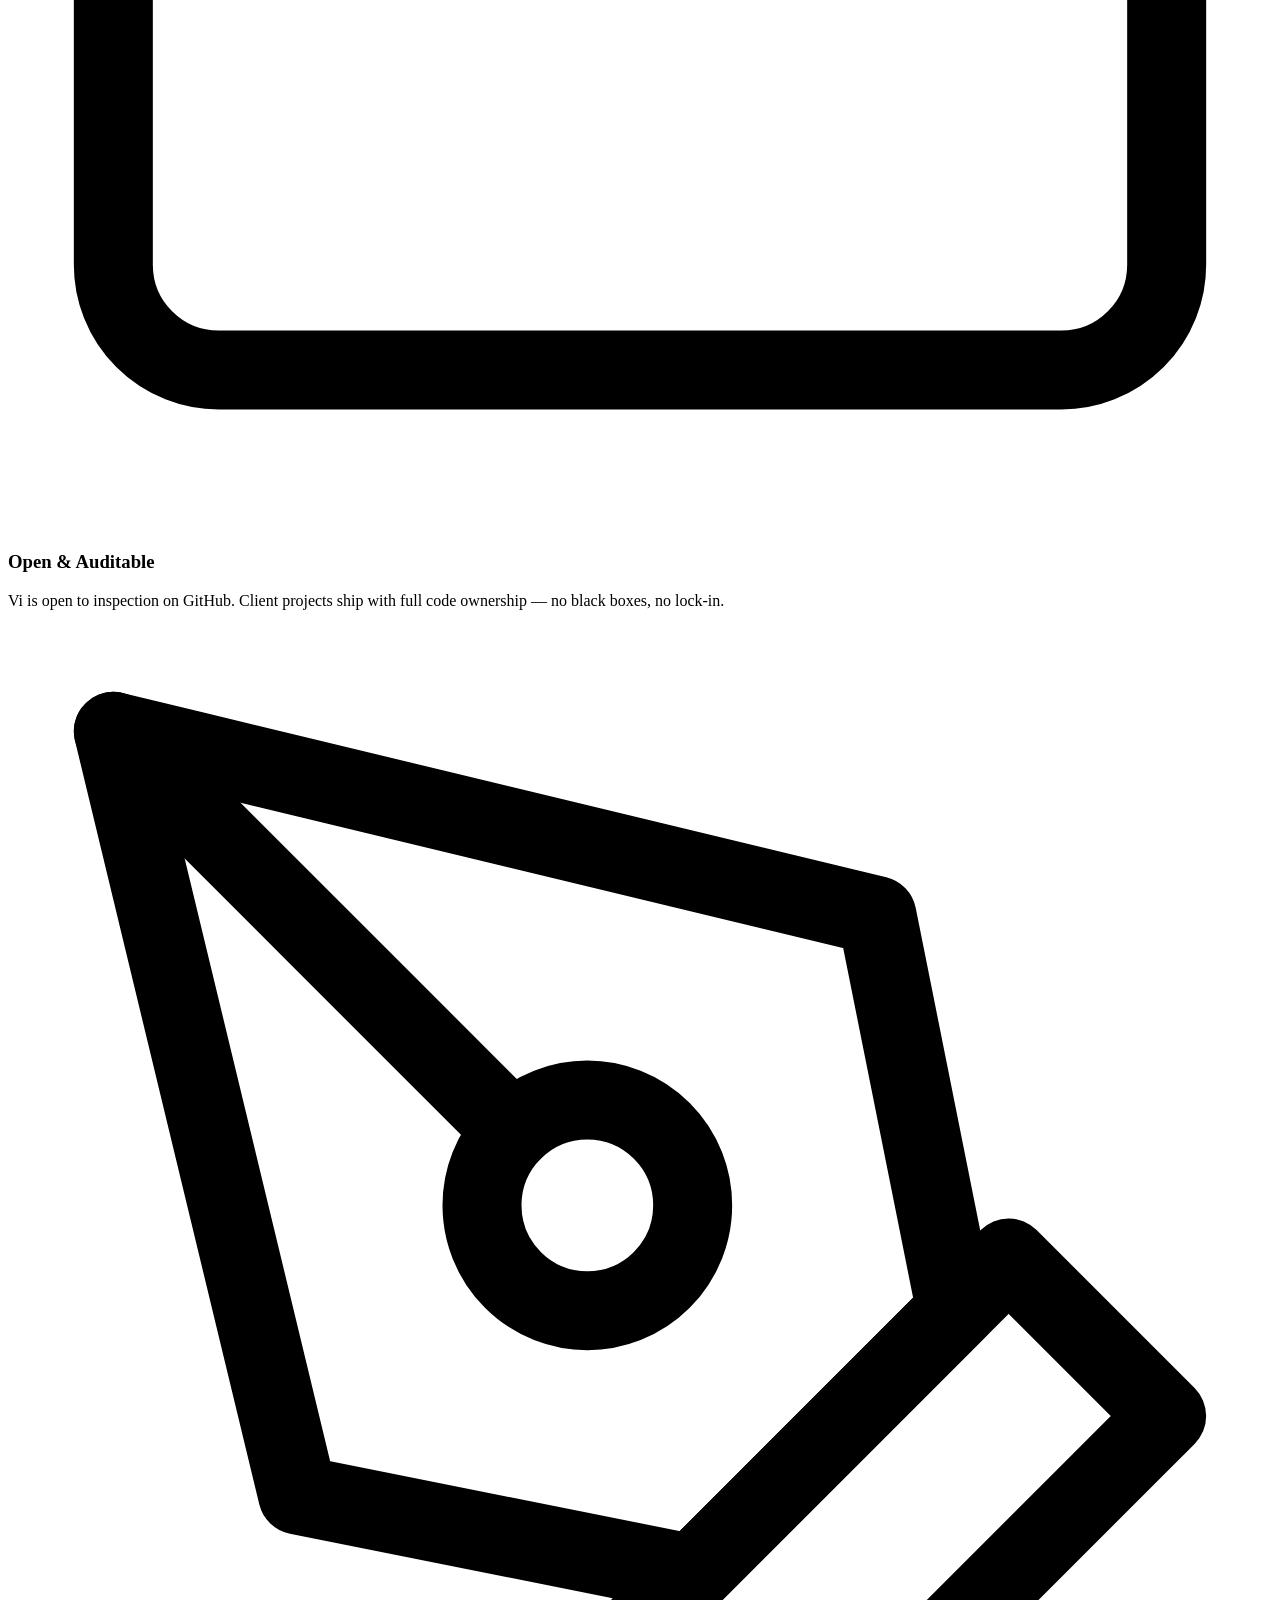
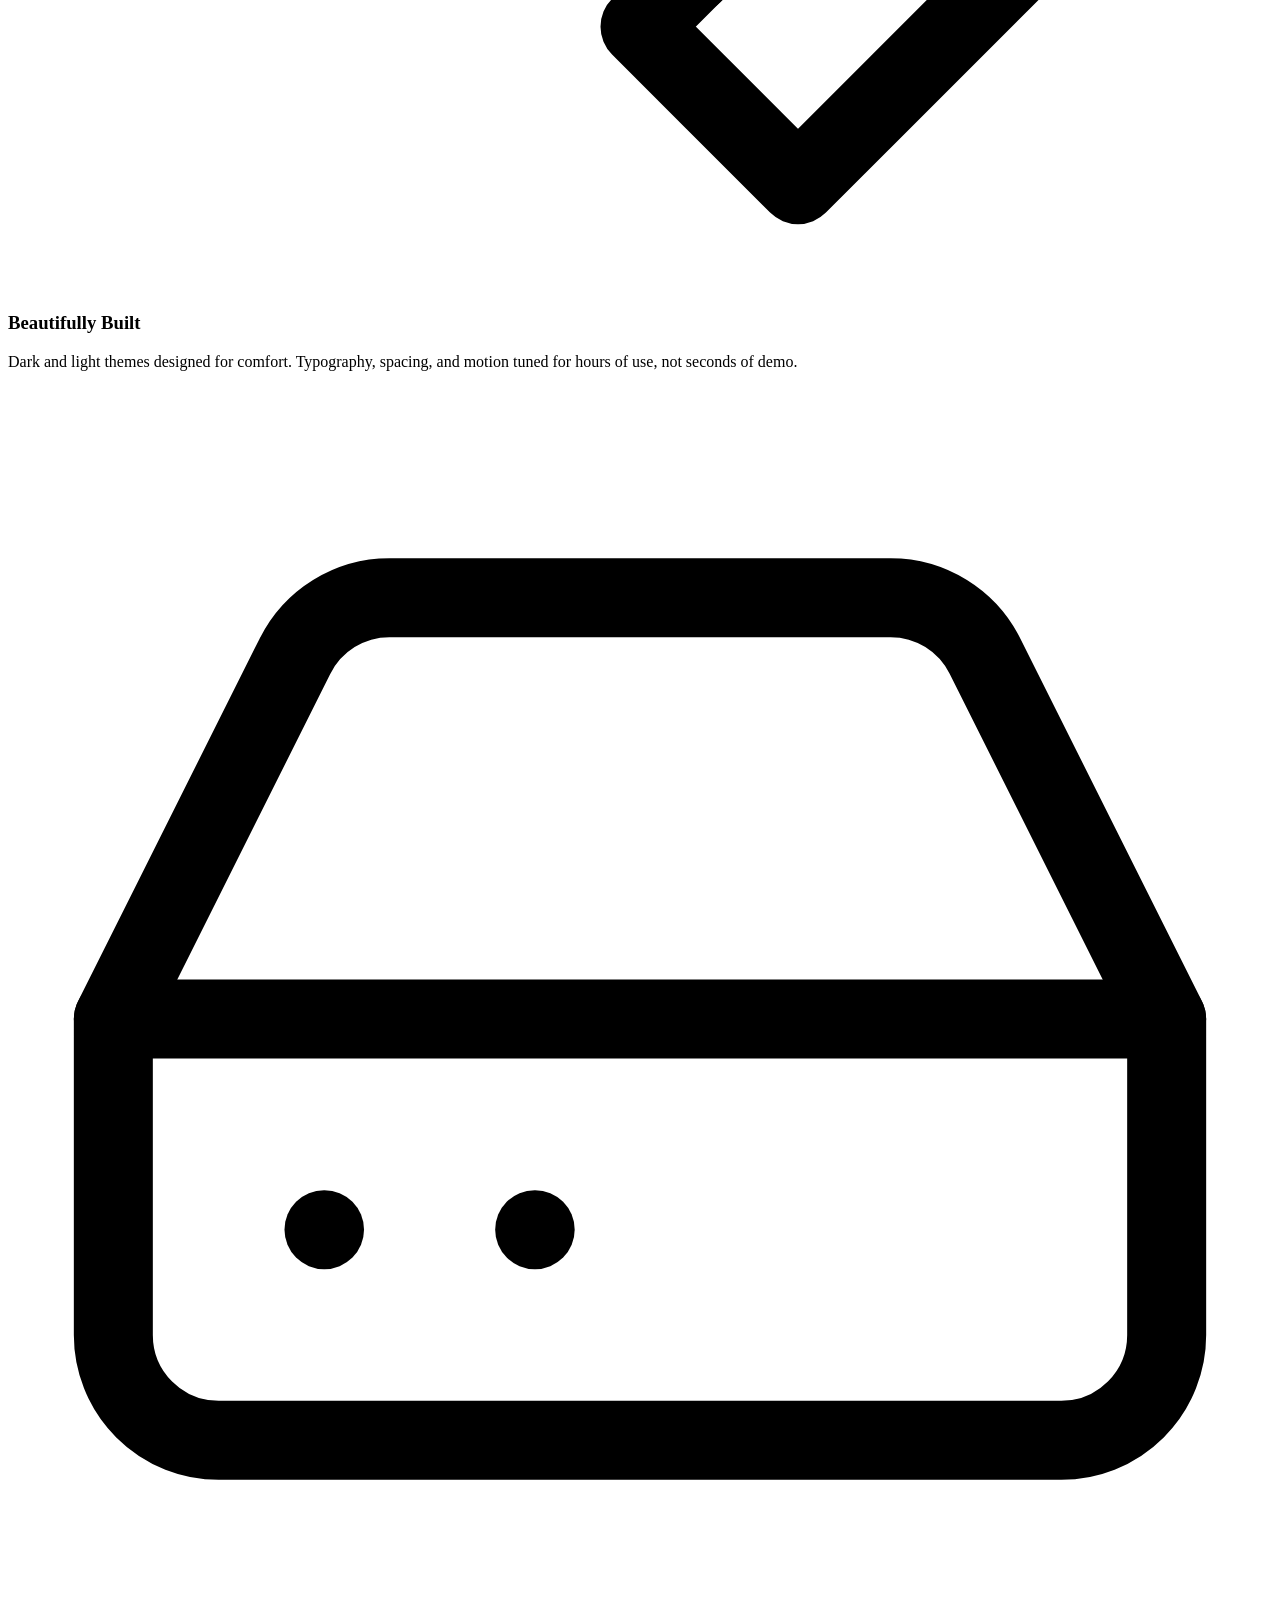
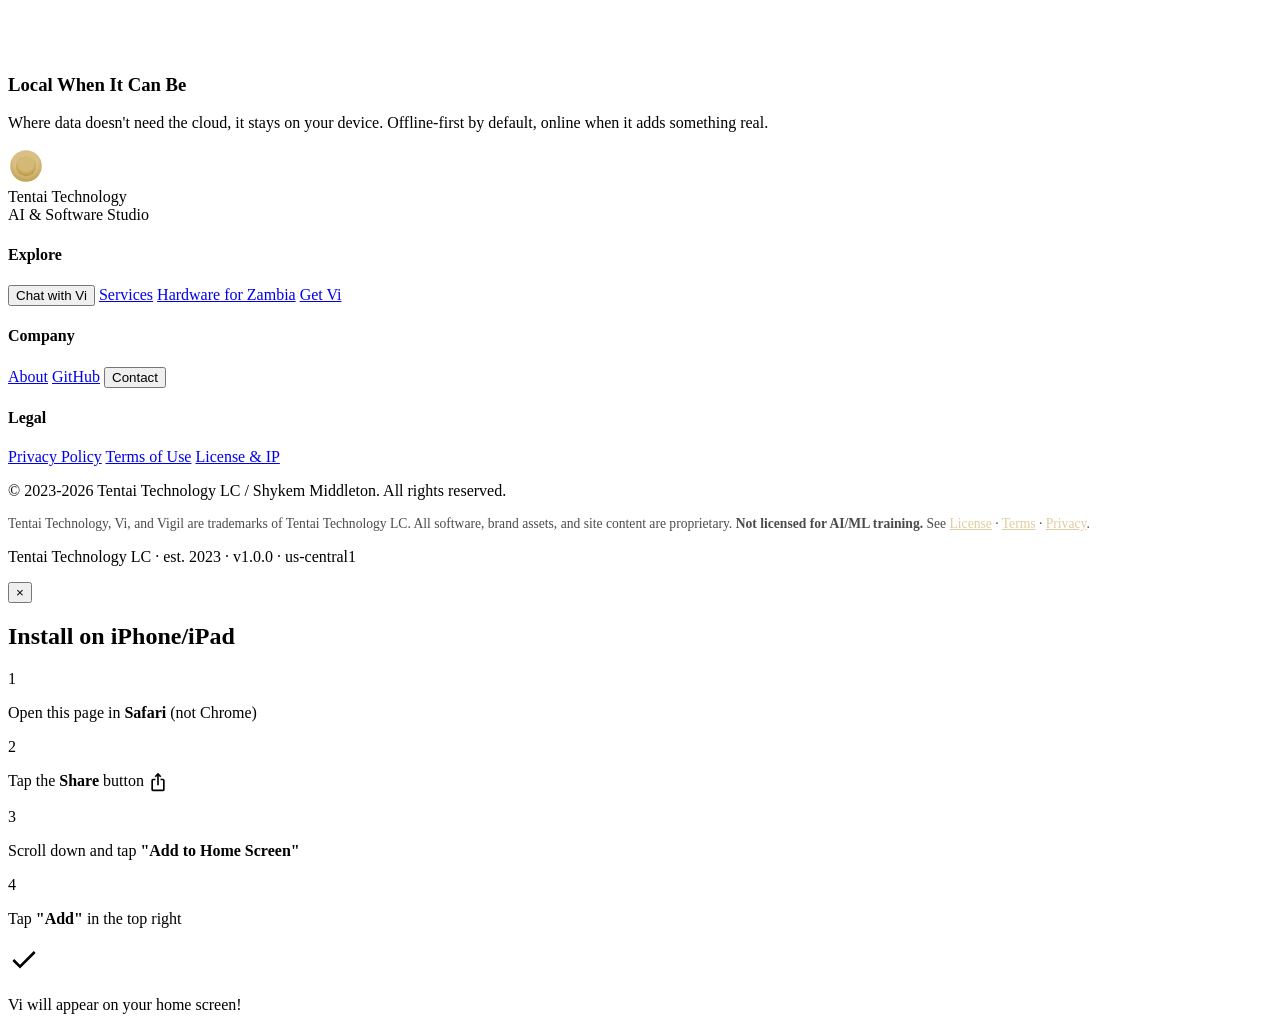
==== commit b92d60fc: "Add the /hardware page: hardware & IT procurement for Zambia IT distributors check the site during r" ====
--- a/docs/index.html
+++ b/docs/index.html
@@ -63,7 +63,7 @@
     </script>
     <script src="/landing/analytics.js" defer></script>
     
-    <link rel="stylesheet" href="/landing/landing.css?v=20260805face">
+    <link rel="stylesheet" href="/landing/landing.css?v=20260806about">
 </head>
 <body>
     <!-- Hero Section -->
@@ -73,6 +73,27 @@
              4K never upscales and phones never over-download. -->
         <div id="heroPortrait" aria-hidden="true">
             <picture>
+                <!-- ART DIRECTION, not just resolution. The landscape master is
+                     1.784 and the hero's aspect ranges ~0.36 (phone) to ~4.2 (4K):
+                     no single crop serves both. Must come FIRST: <source> is
+                     first-match-wins.
+
+                     This is a NATIVE 3:4 render (Midjourney v8.2, omni-reference
+                     off the landscape master, job 027b5061-70d8-46c1-8117-
+                     02b2f133e15d), not a crop. It replaced an ffmpeg cut of the
+                     landscape file, and the difference that matters is composition,
+                     not pixels: in the master her chin sits at 92% of frame with
+                     almost nothing beneath it, so any window that reached her chin
+                     hit the edge. Here the chin is ~75% with shoulders and jacket
+                     filling the rest, which is what gives a crop somewhere to go.
+                     Box aspect in landing.css is matched to 3:4, so cover crops
+                     ~nothing. -->
+                <source media="(max-aspect-ratio: 1/1)" type="image/avif"
+                        srcset="/assets/vi-tall-480.avif 480w, /assets/vi-tall-696.avif 696w, /assets/vi-tall-928.avif 928w"
+                        sizes="100vw">
+                <source media="(max-aspect-ratio: 1/1)"
+                        srcset="/assets/vi-tall-480.jpg 480w, /assets/vi-tall-696.jpg 696w, /assets/vi-tall-928.jpg 928w"
+                        sizes="100vw">
                 <source type="image/avif"
                         srcset="/assets/vi-portrait-960.avif 960w, /assets/vi-portrait-1440.avif 1440w, /assets/vi-portrait-1920.avif 1920w, /assets/vi-portrait-2560.avif 2560w"
                         sizes="100vw">
@@ -229,6 +250,9 @@
                 <p style="margin-top:1rem; opacity:0.65; font-size:0.95rem;">
                     Every project starts with a quick, no-pressure conversation &mdash;
                     <a href="mailto:shykem.middleton@tentaitech.com" style="color:#D4B876;">shykem.middleton@tentaitech.com</a>
+                </p>
+                <p style="opacity:0.65; font-size:0.95rem;">
+                    Need the hardware too? <a href="/hardware" style="color:#D4B876;">Hardware &amp; IT procurement for Zambia &rarr;</a>
                 </p>
             </div>
         </div>
@@ -362,6 +386,7 @@
                         <h4>Explore</h4>
                         <button type="button" data-open-frontdesk>Chat with Vi</button>
                         <a href="#services">Services</a>
+                        <a href="/hardware">Hardware for Zambia</a>
                         <a href="https://chat.tentaitech.com">Get Vi</a>
                     </div>
 
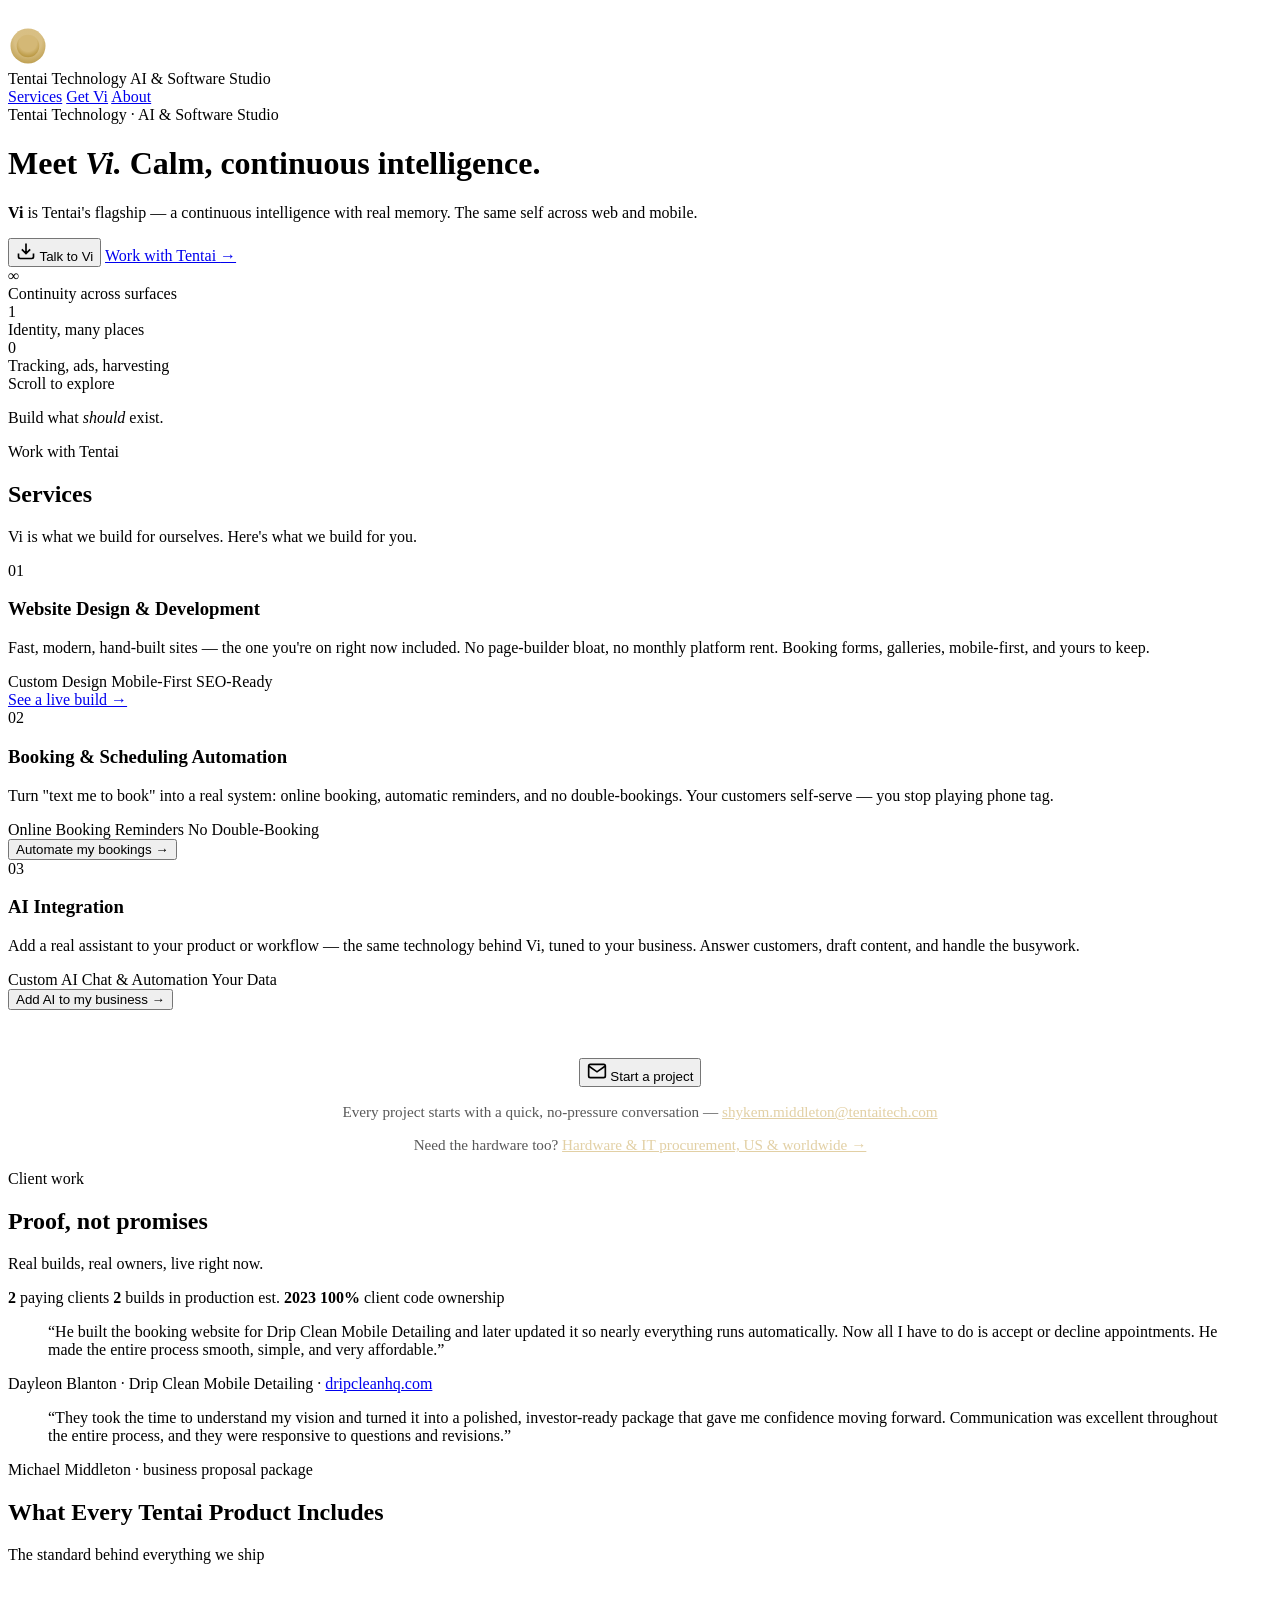
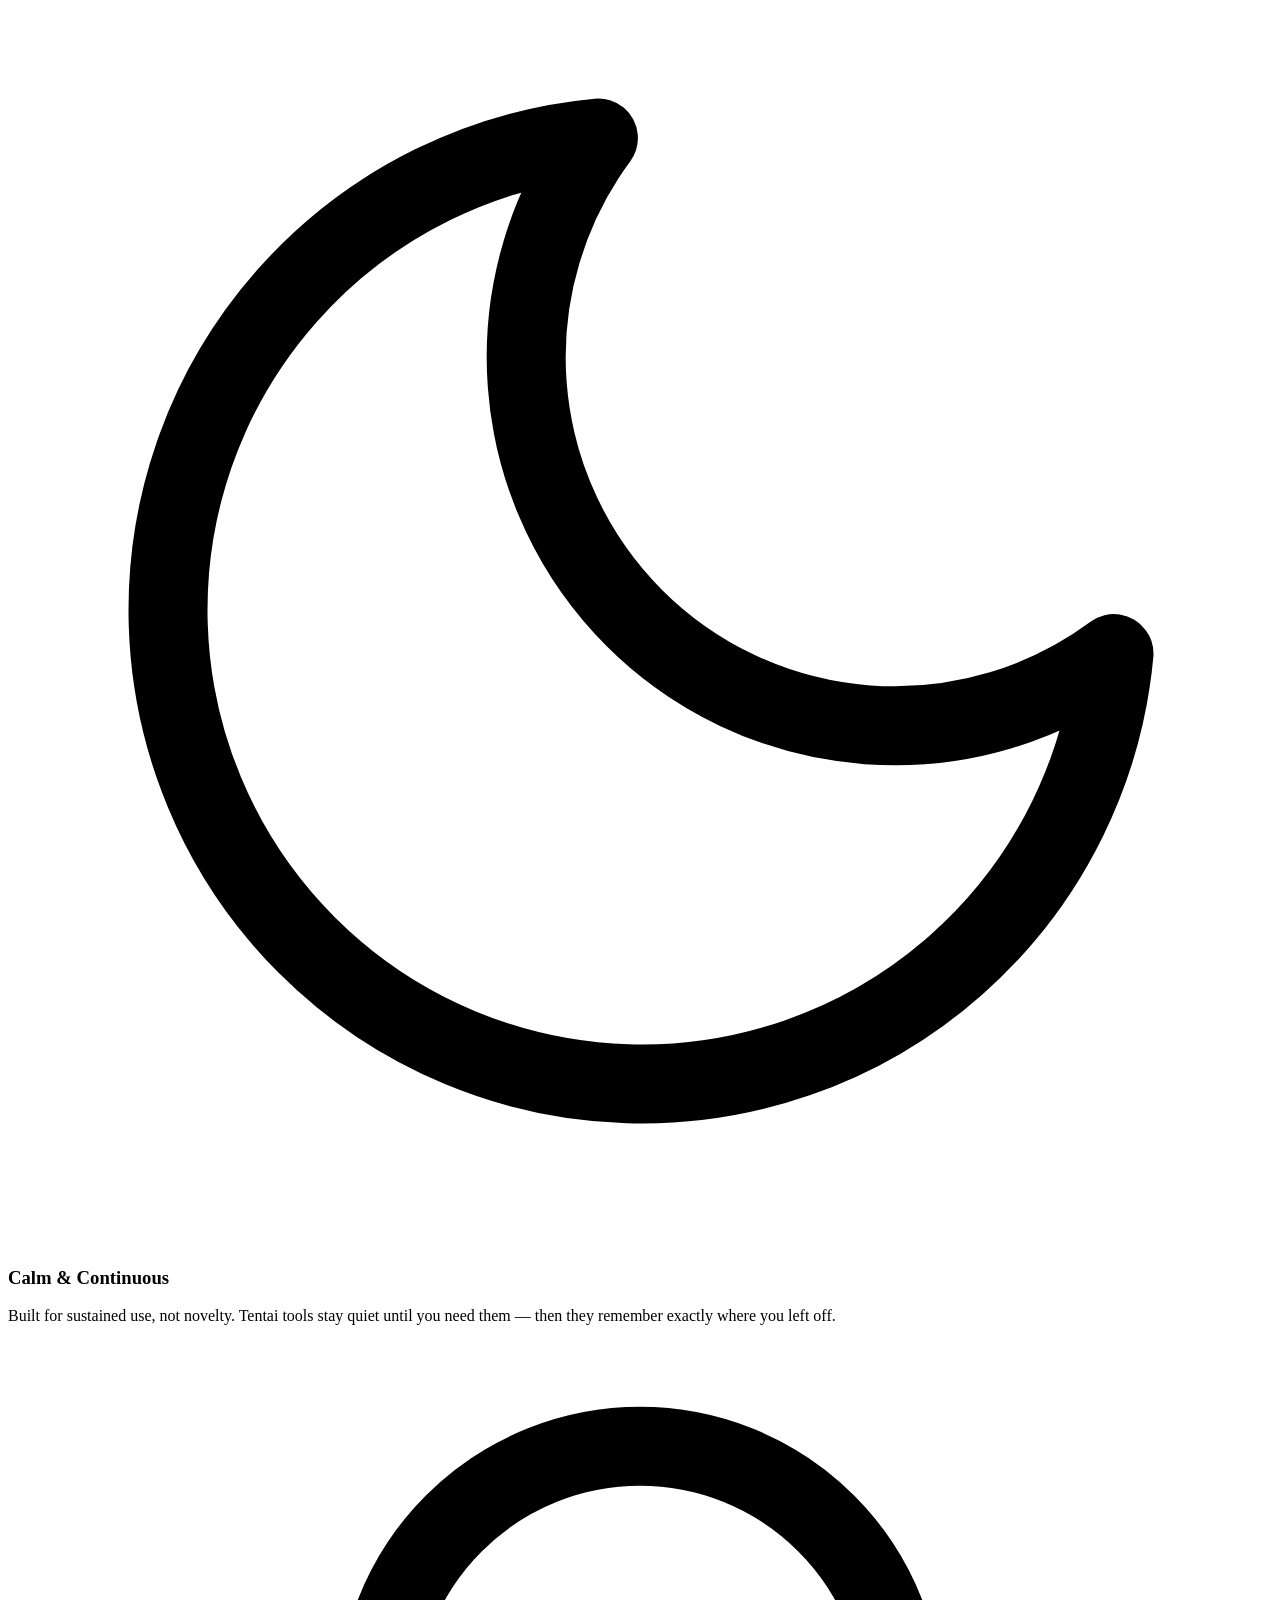
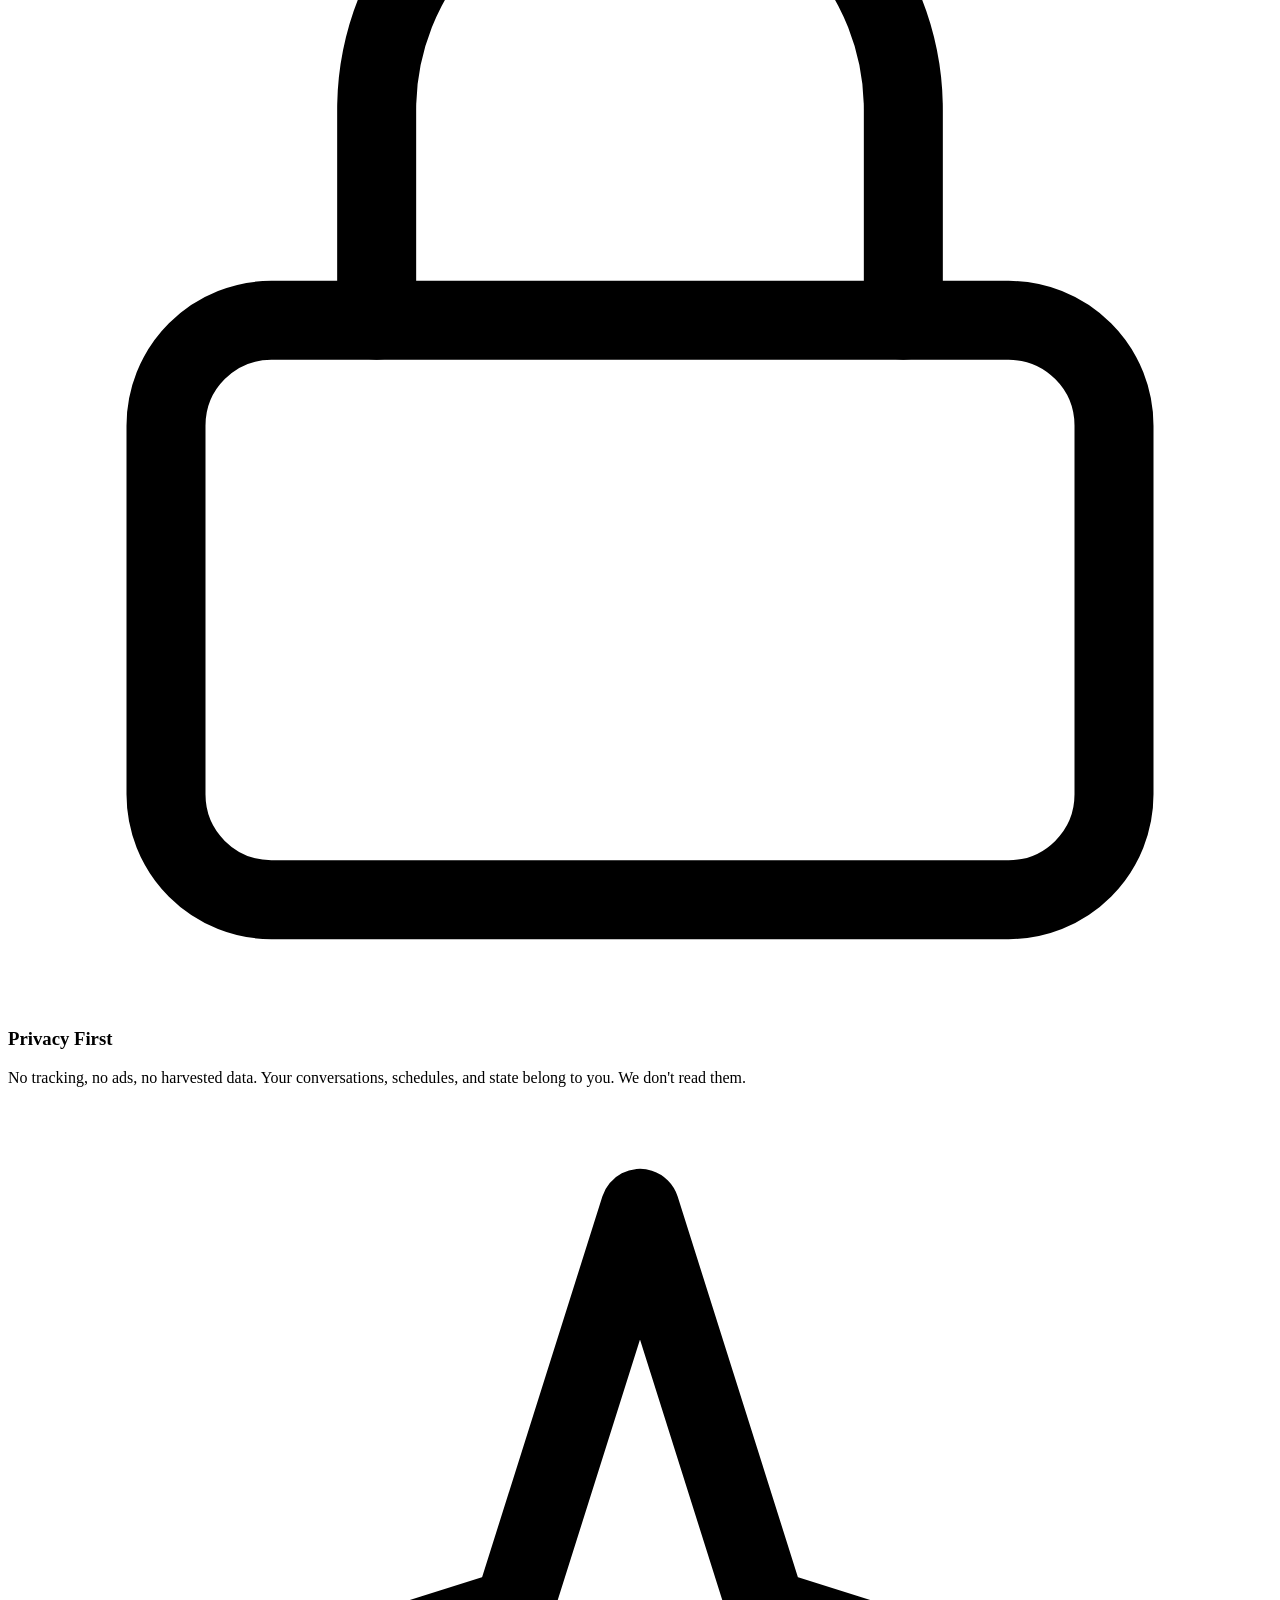
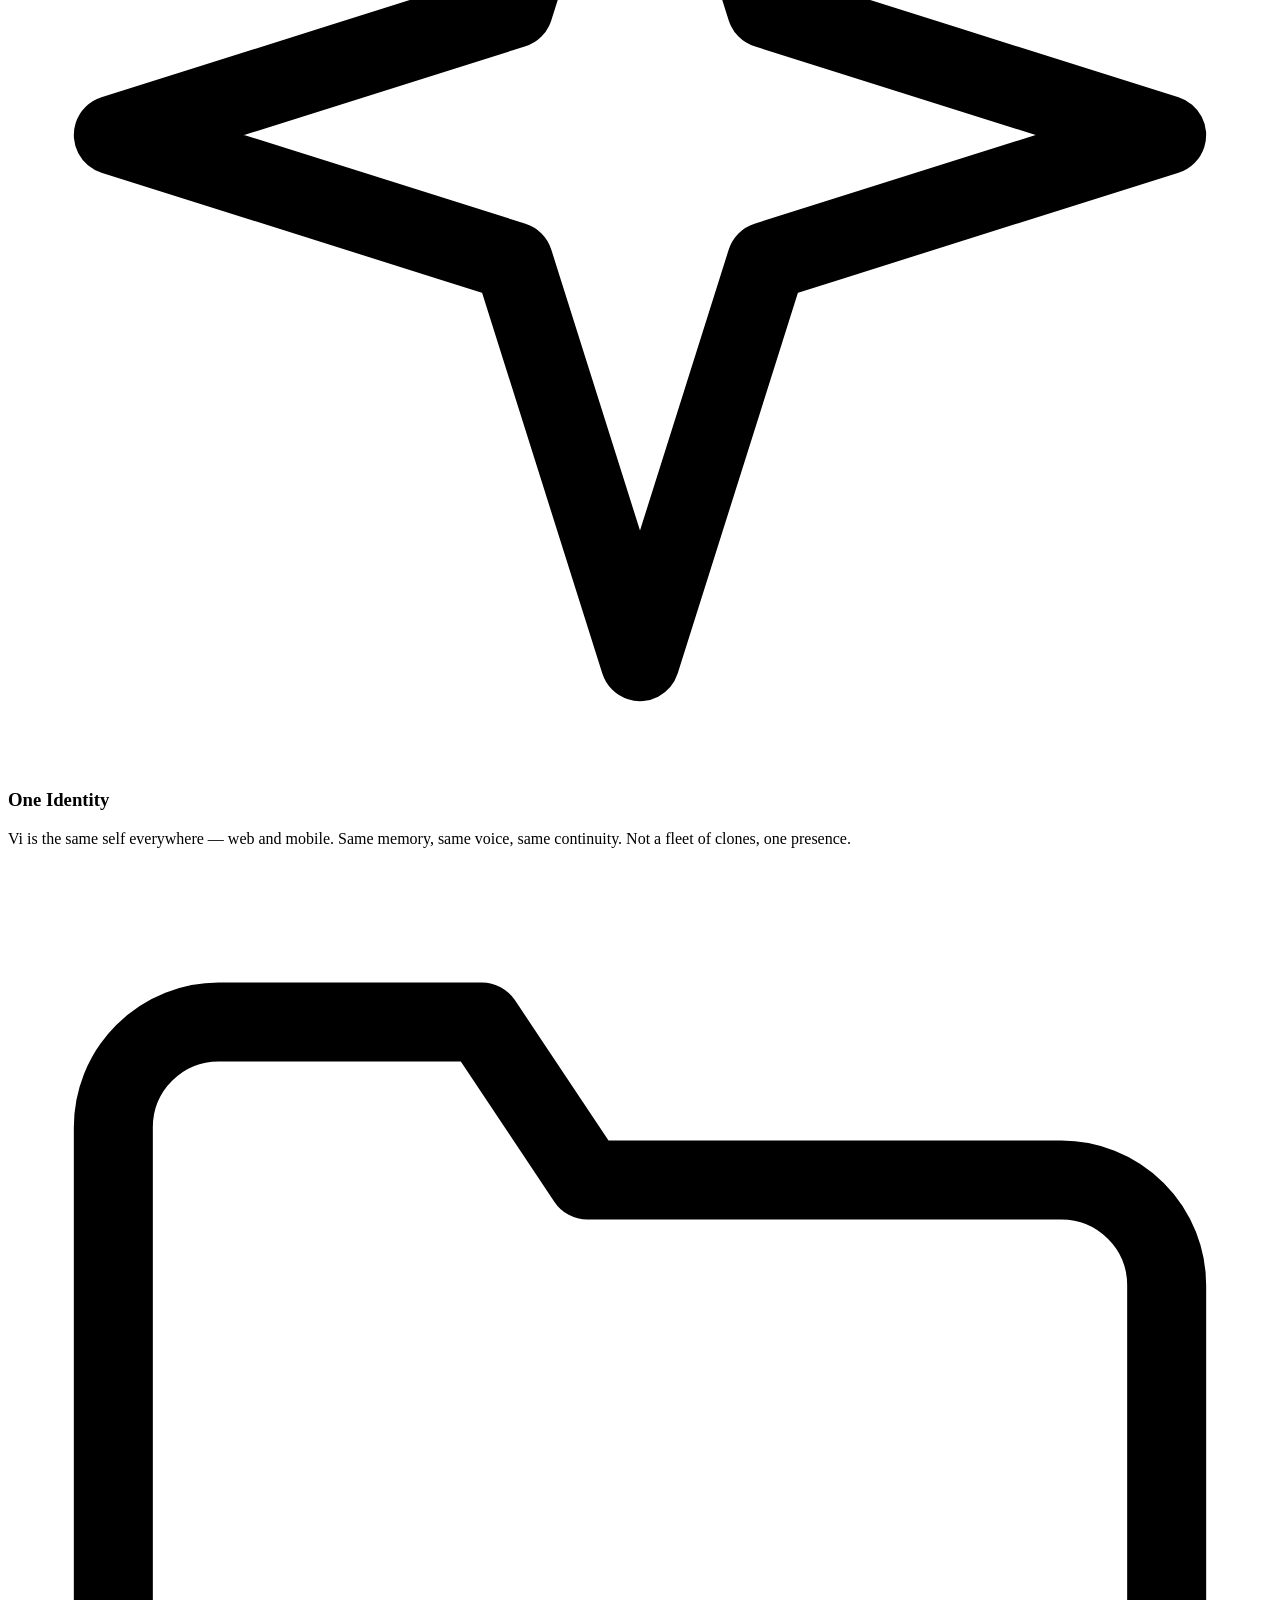
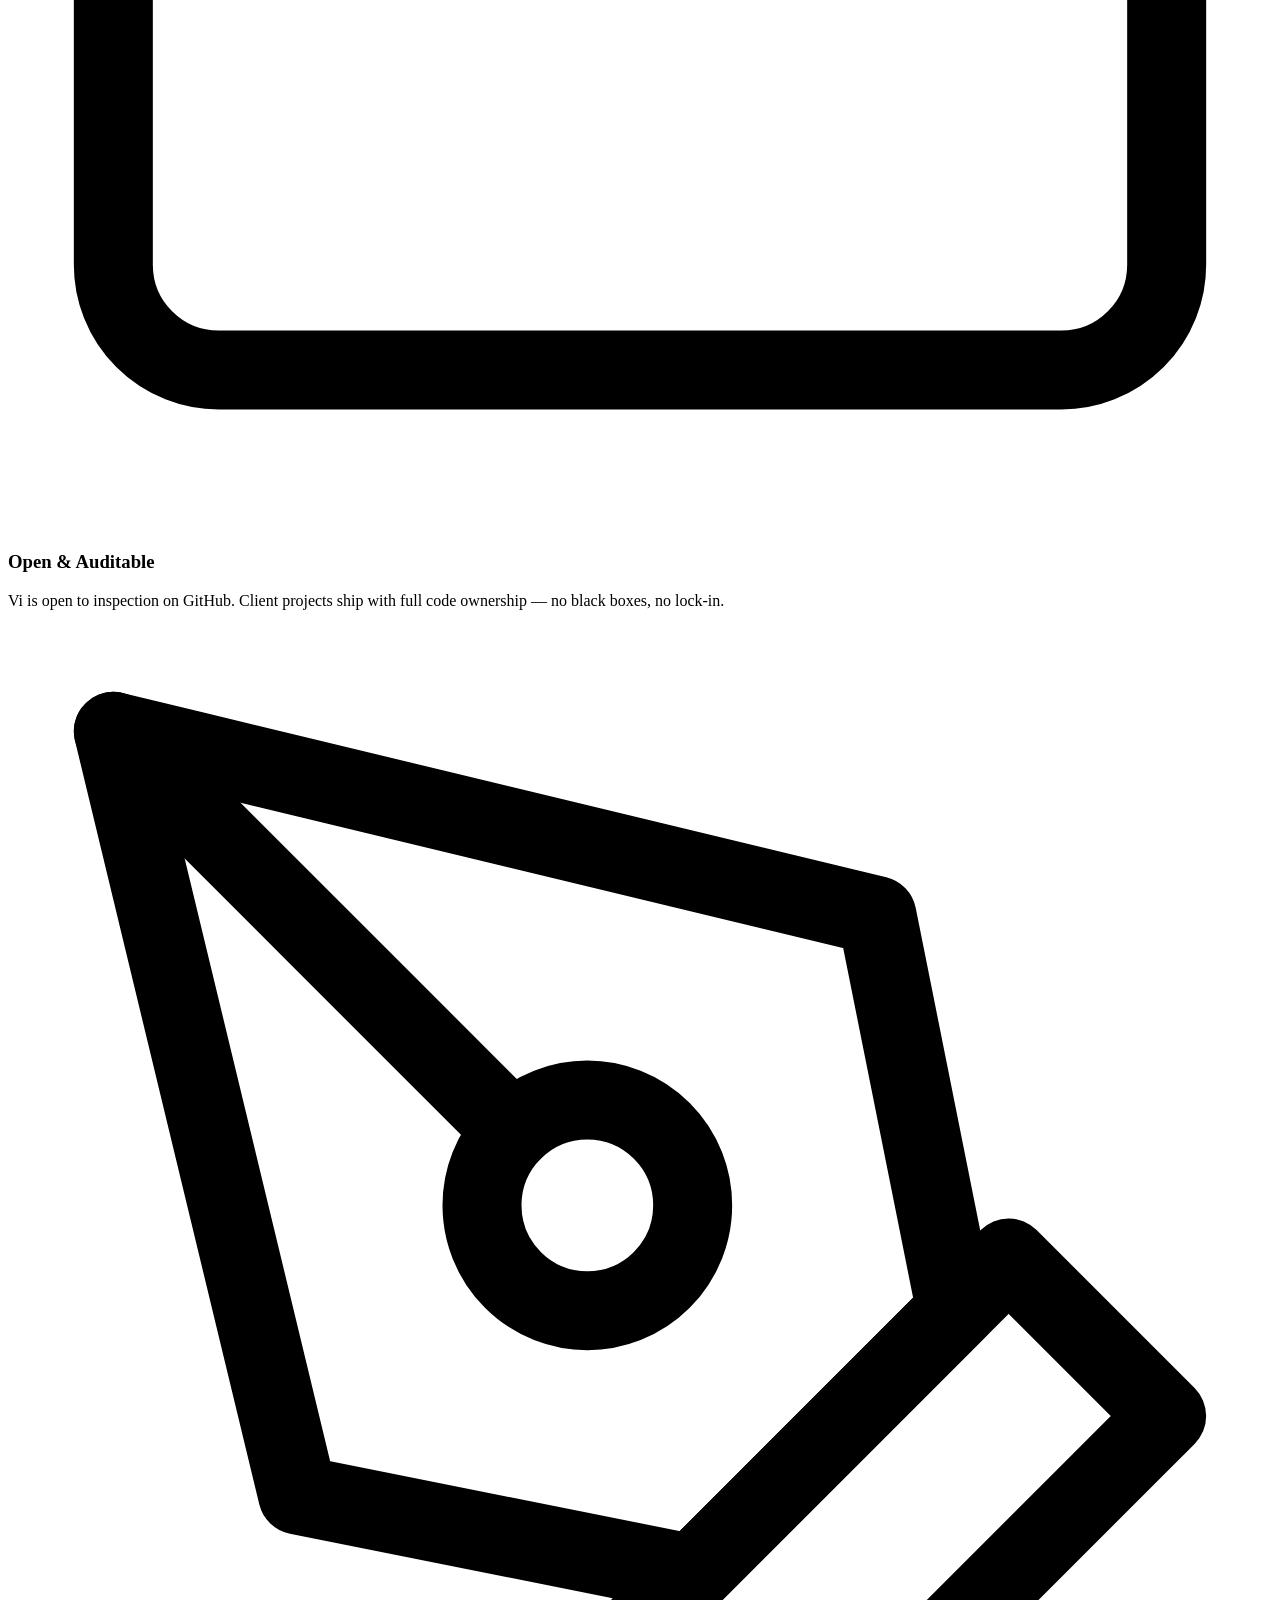
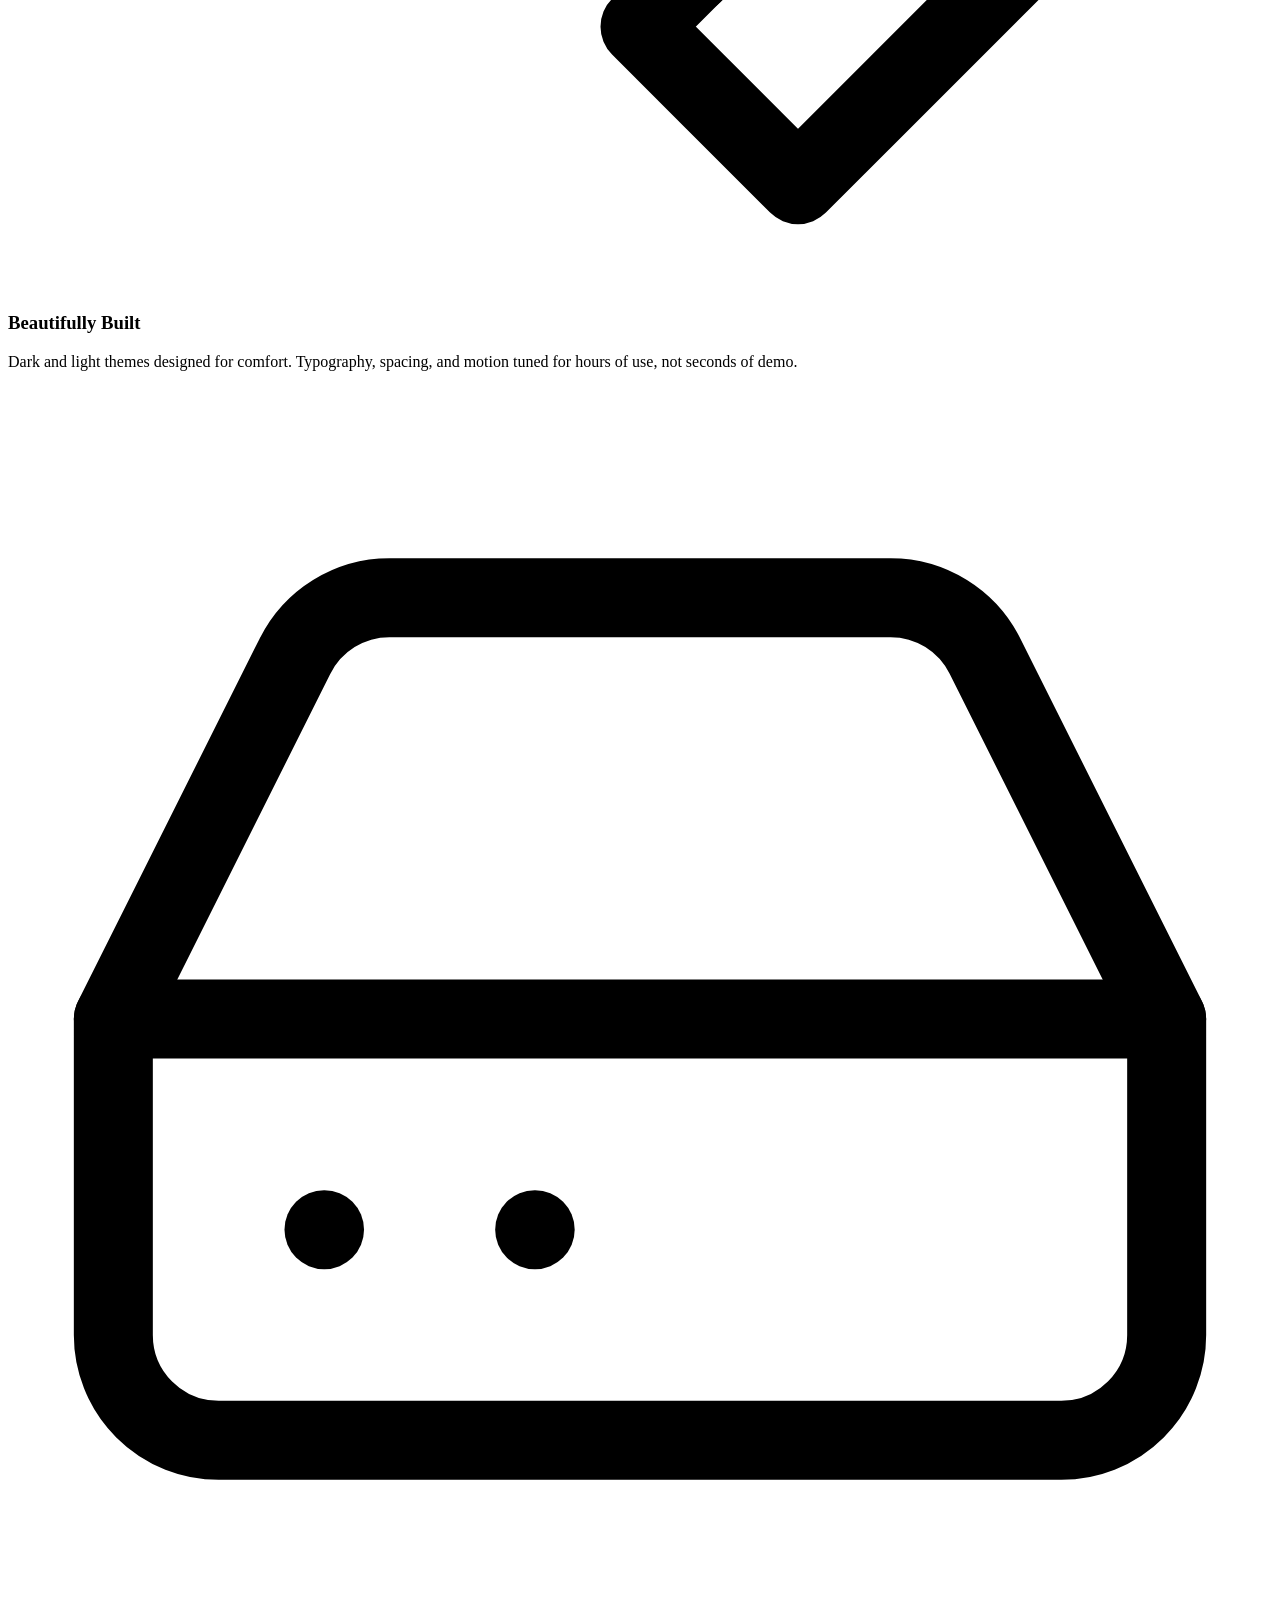
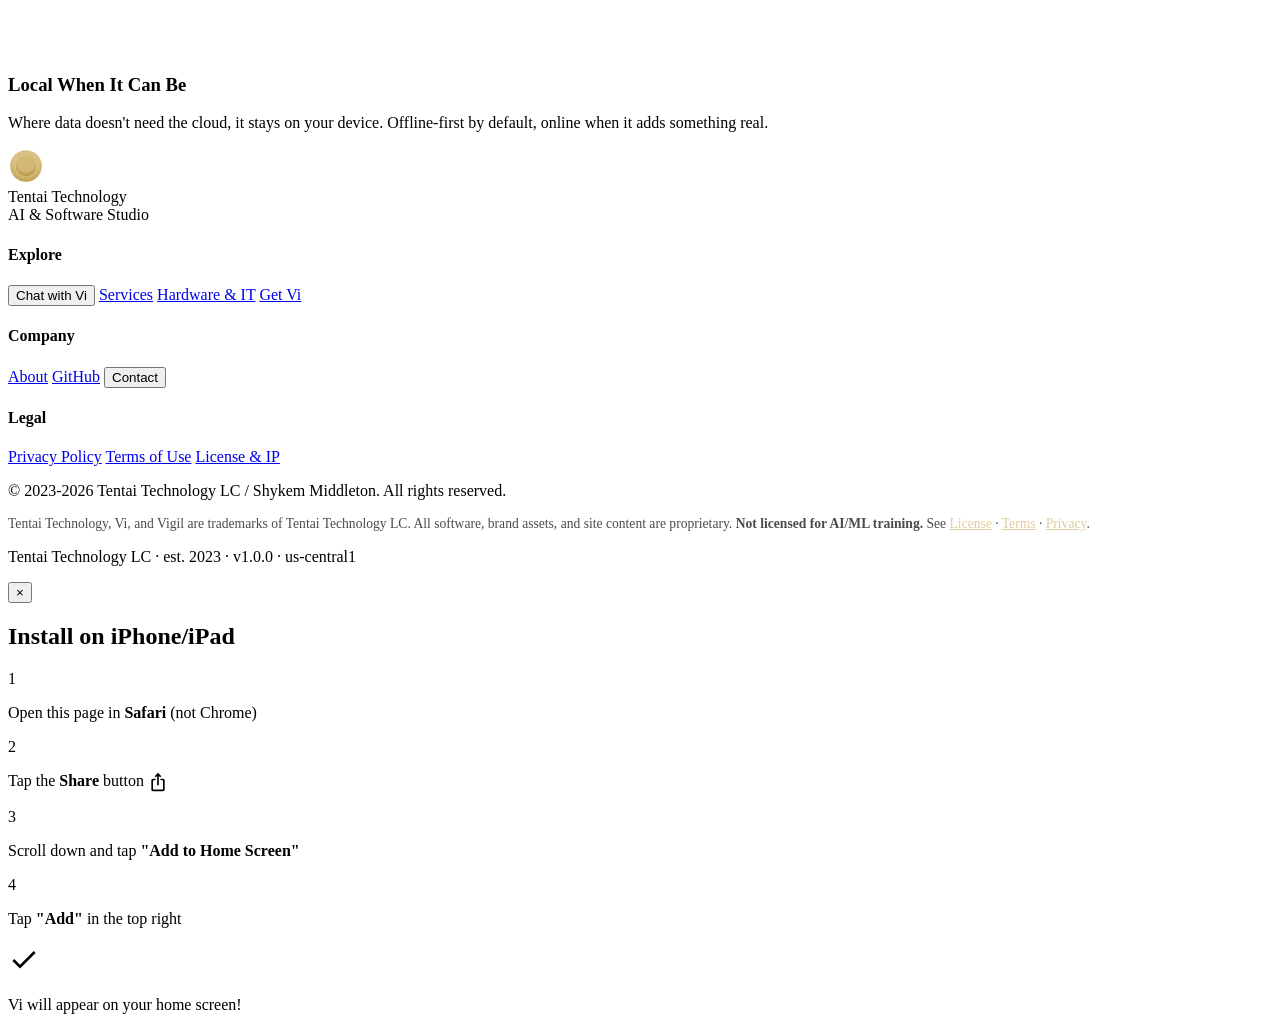
==== commit b982549b: "/hardware: widen from Zambia-only to the US and worldwide Owner call: don't limit the hardware line " ====
--- a/docs/index.html
+++ b/docs/index.html
@@ -252,7 +252,7 @@
                     <a href="mailto:shykem.middleton@tentaitech.com" style="color:#D4B876;">shykem.middleton@tentaitech.com</a>
                 </p>
                 <p style="opacity:0.65; font-size:0.95rem;">
-                    Need the hardware too? <a href="/hardware" style="color:#D4B876;">Hardware &amp; IT procurement for Zambia &rarr;</a>
+                    Need the hardware too? <a href="/hardware" style="color:#D4B876;">Hardware &amp; IT procurement, US &amp; worldwide &rarr;</a>
                 </p>
             </div>
         </div>
@@ -386,7 +386,7 @@
                         <h4>Explore</h4>
                         <button type="button" data-open-frontdesk>Chat with Vi</button>
                         <a href="#services">Services</a>
-                        <a href="/hardware">Hardware for Zambia</a>
+                        <a href="/hardware">Hardware &amp; IT</a>
                         <a href="https://chat.tentaitech.com">Get Vi</a>
                     </div>
 
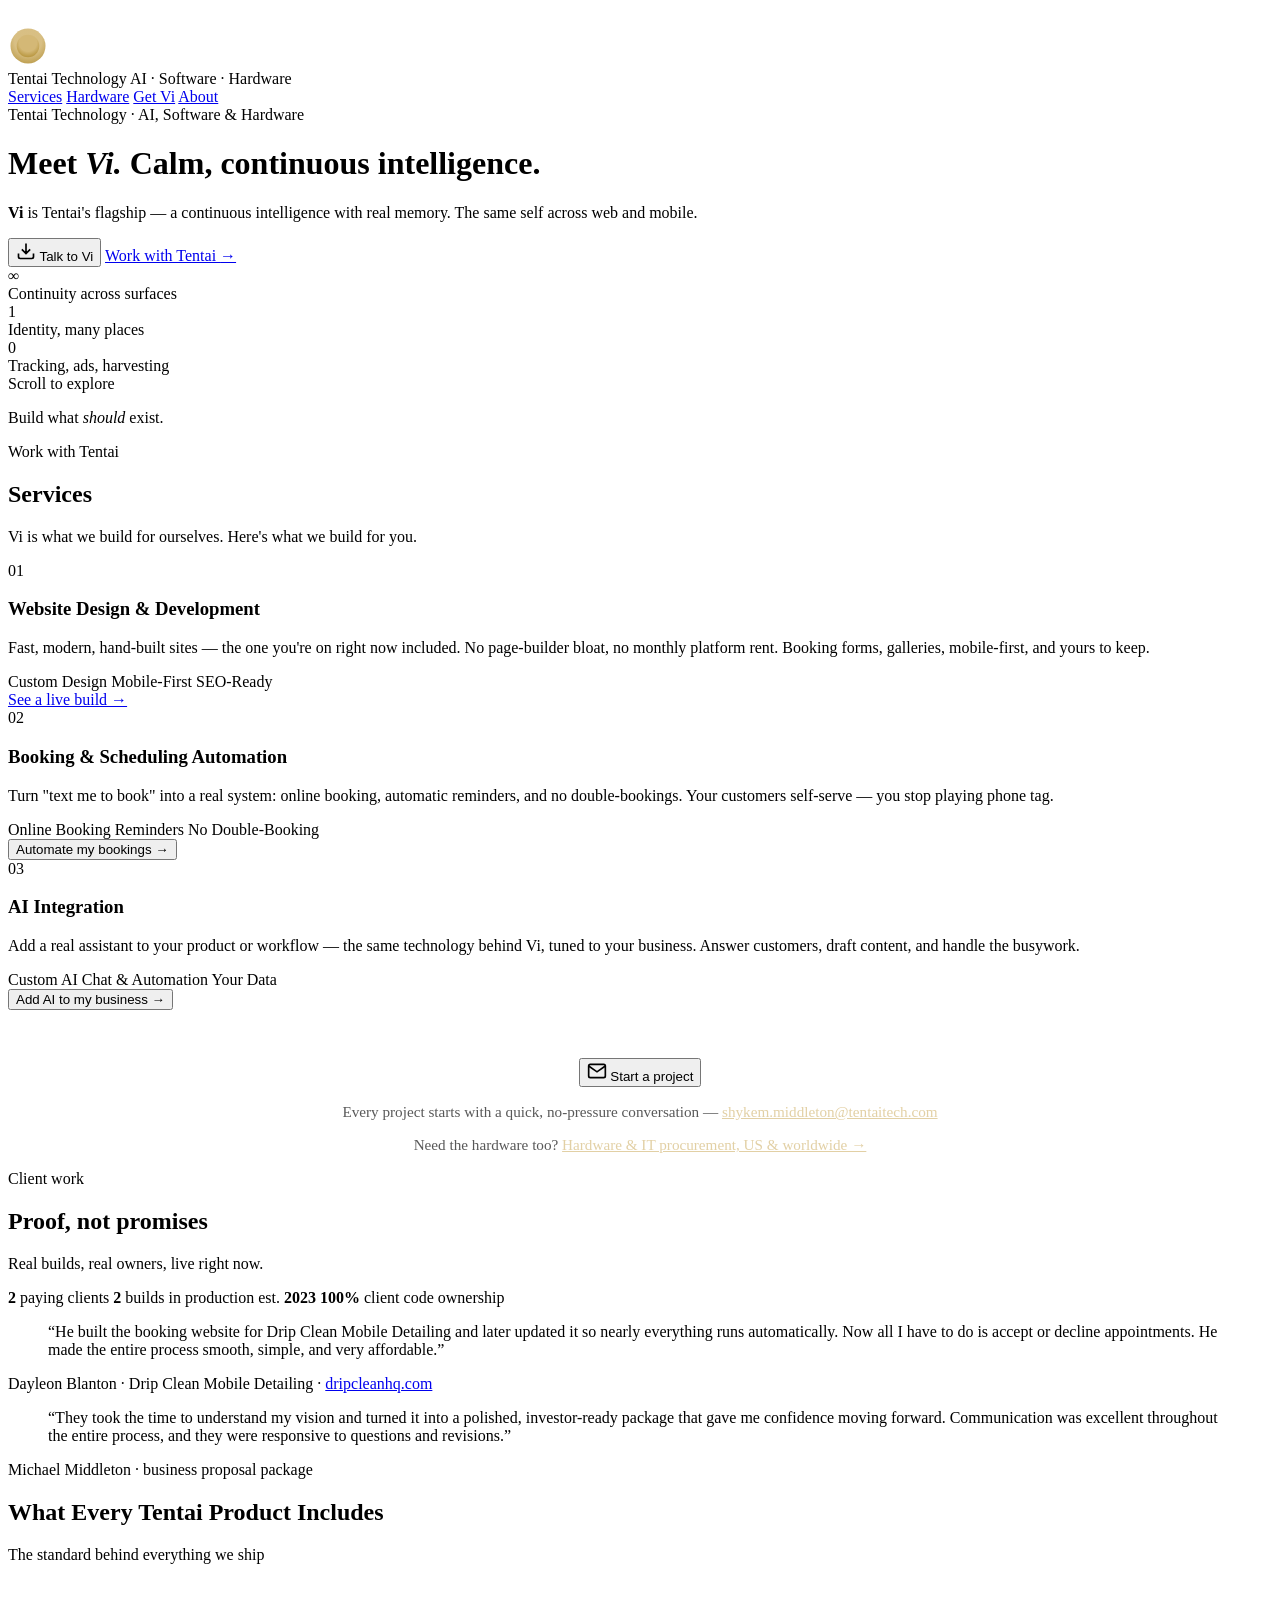
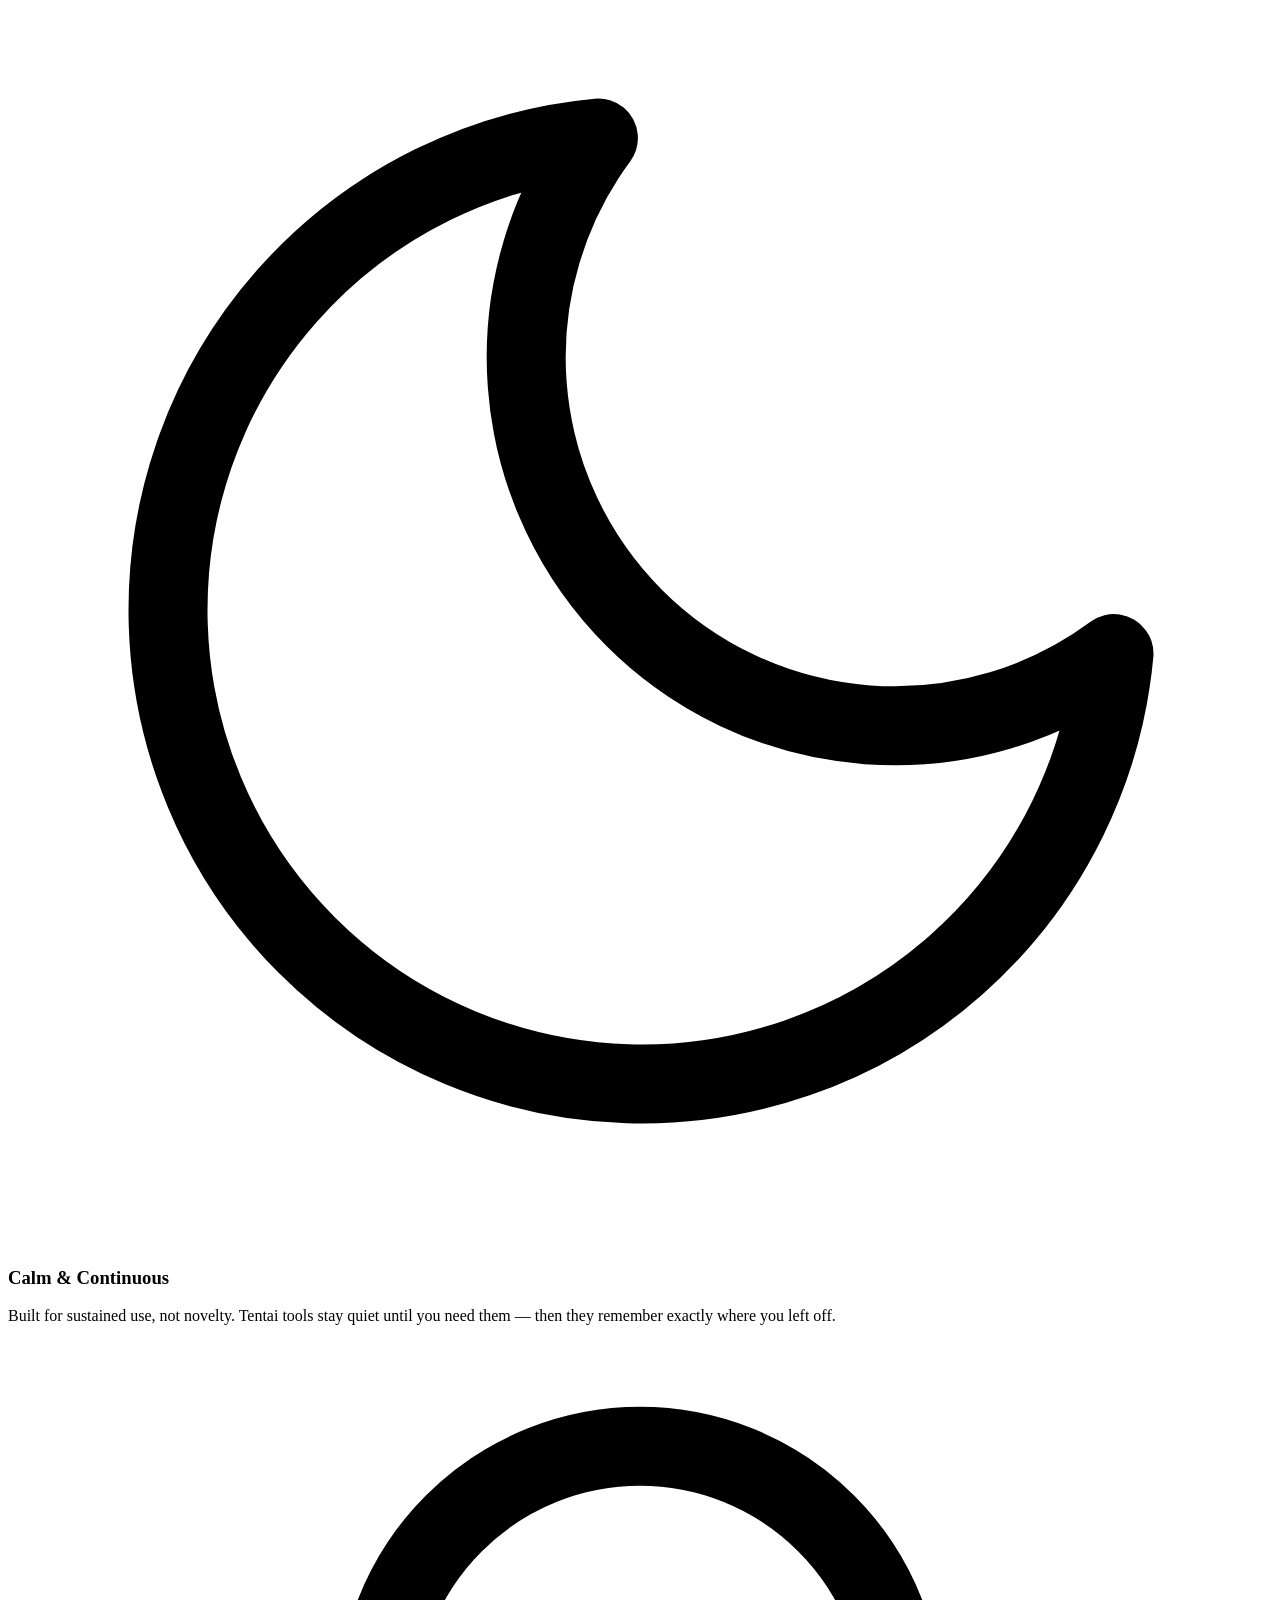
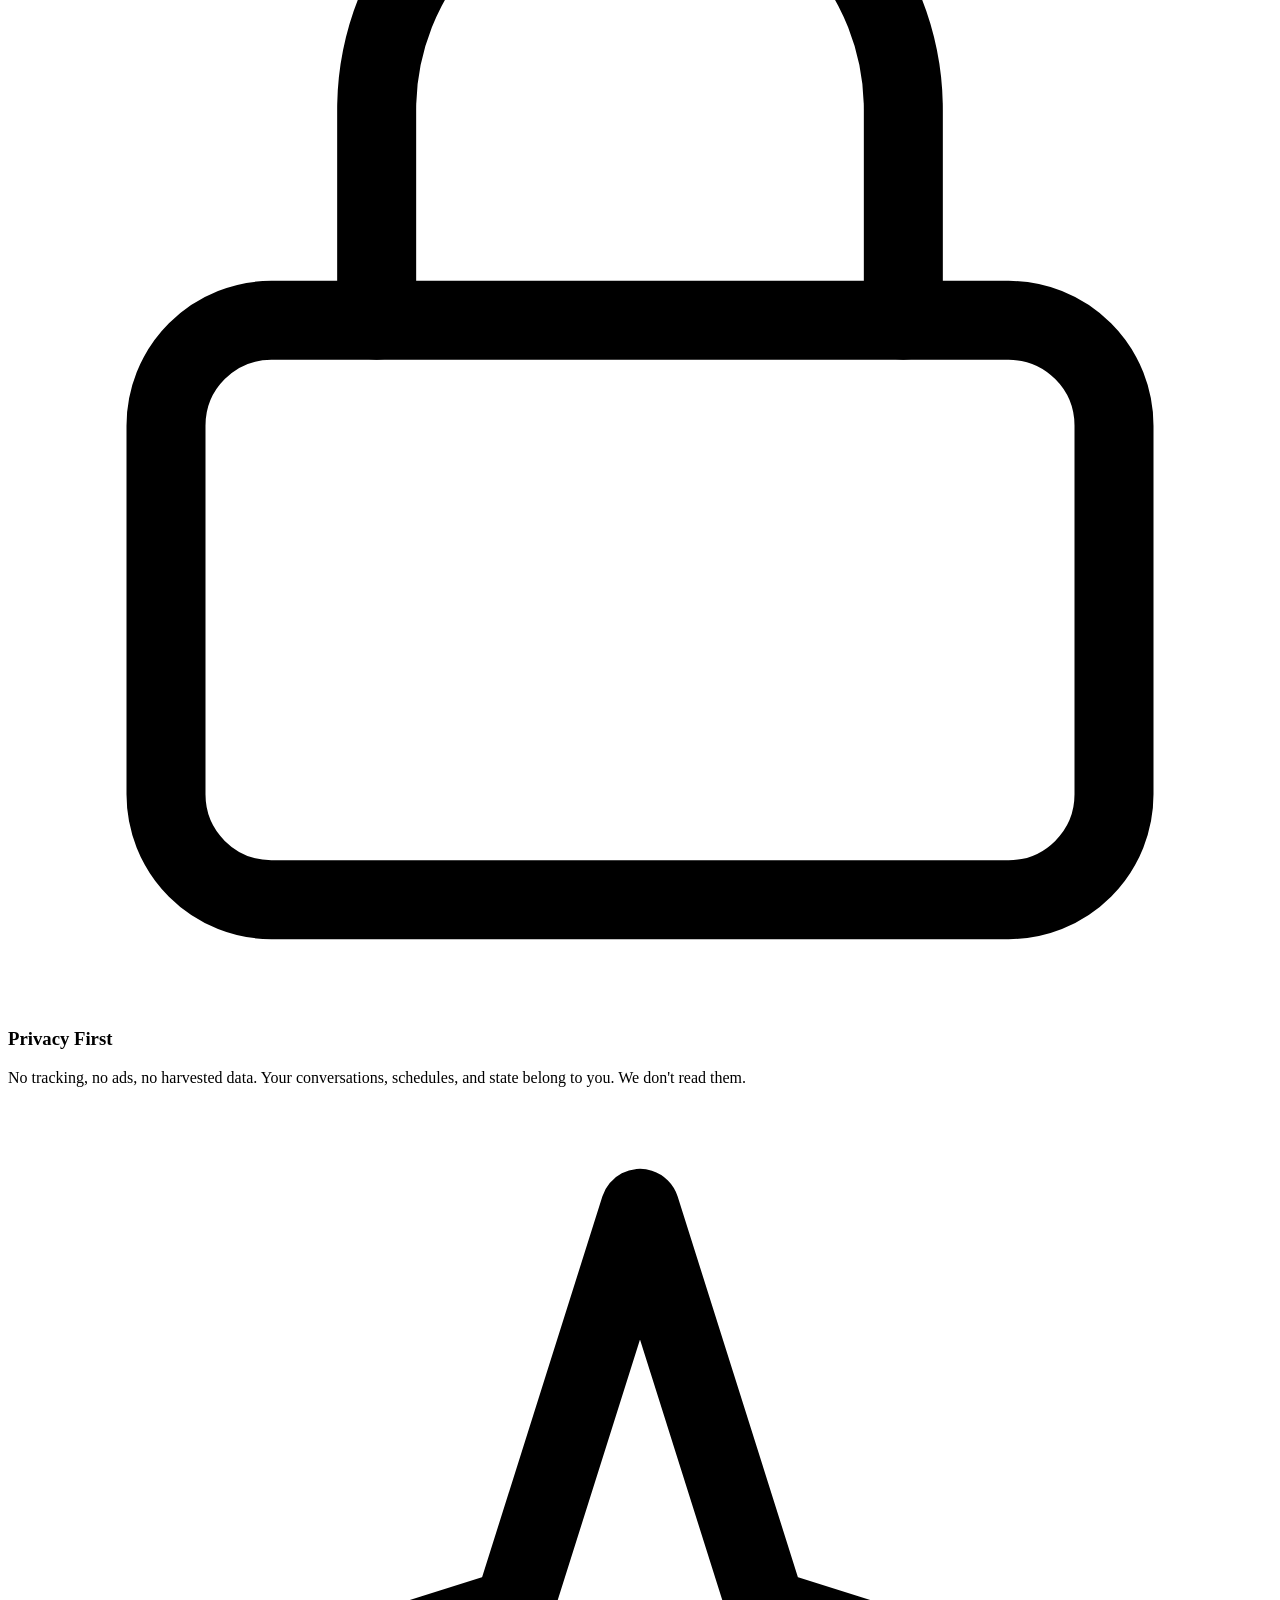
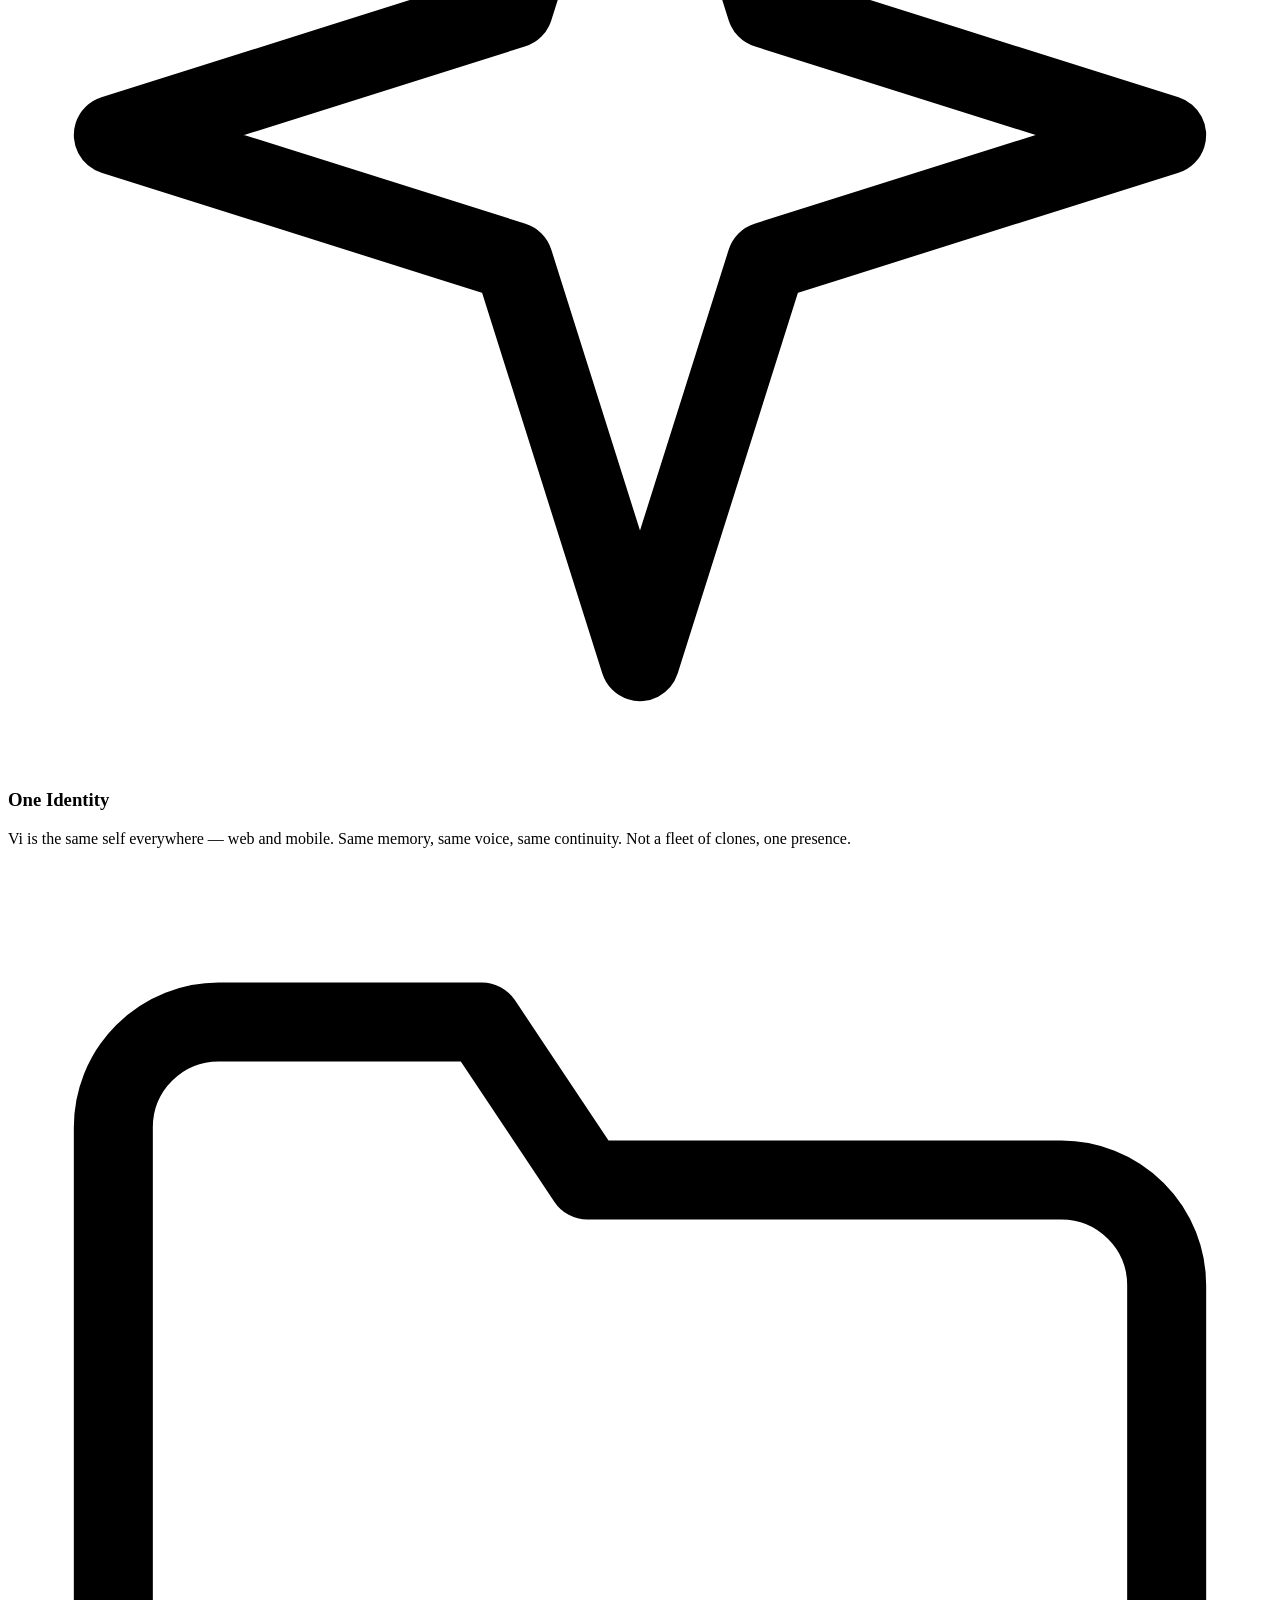
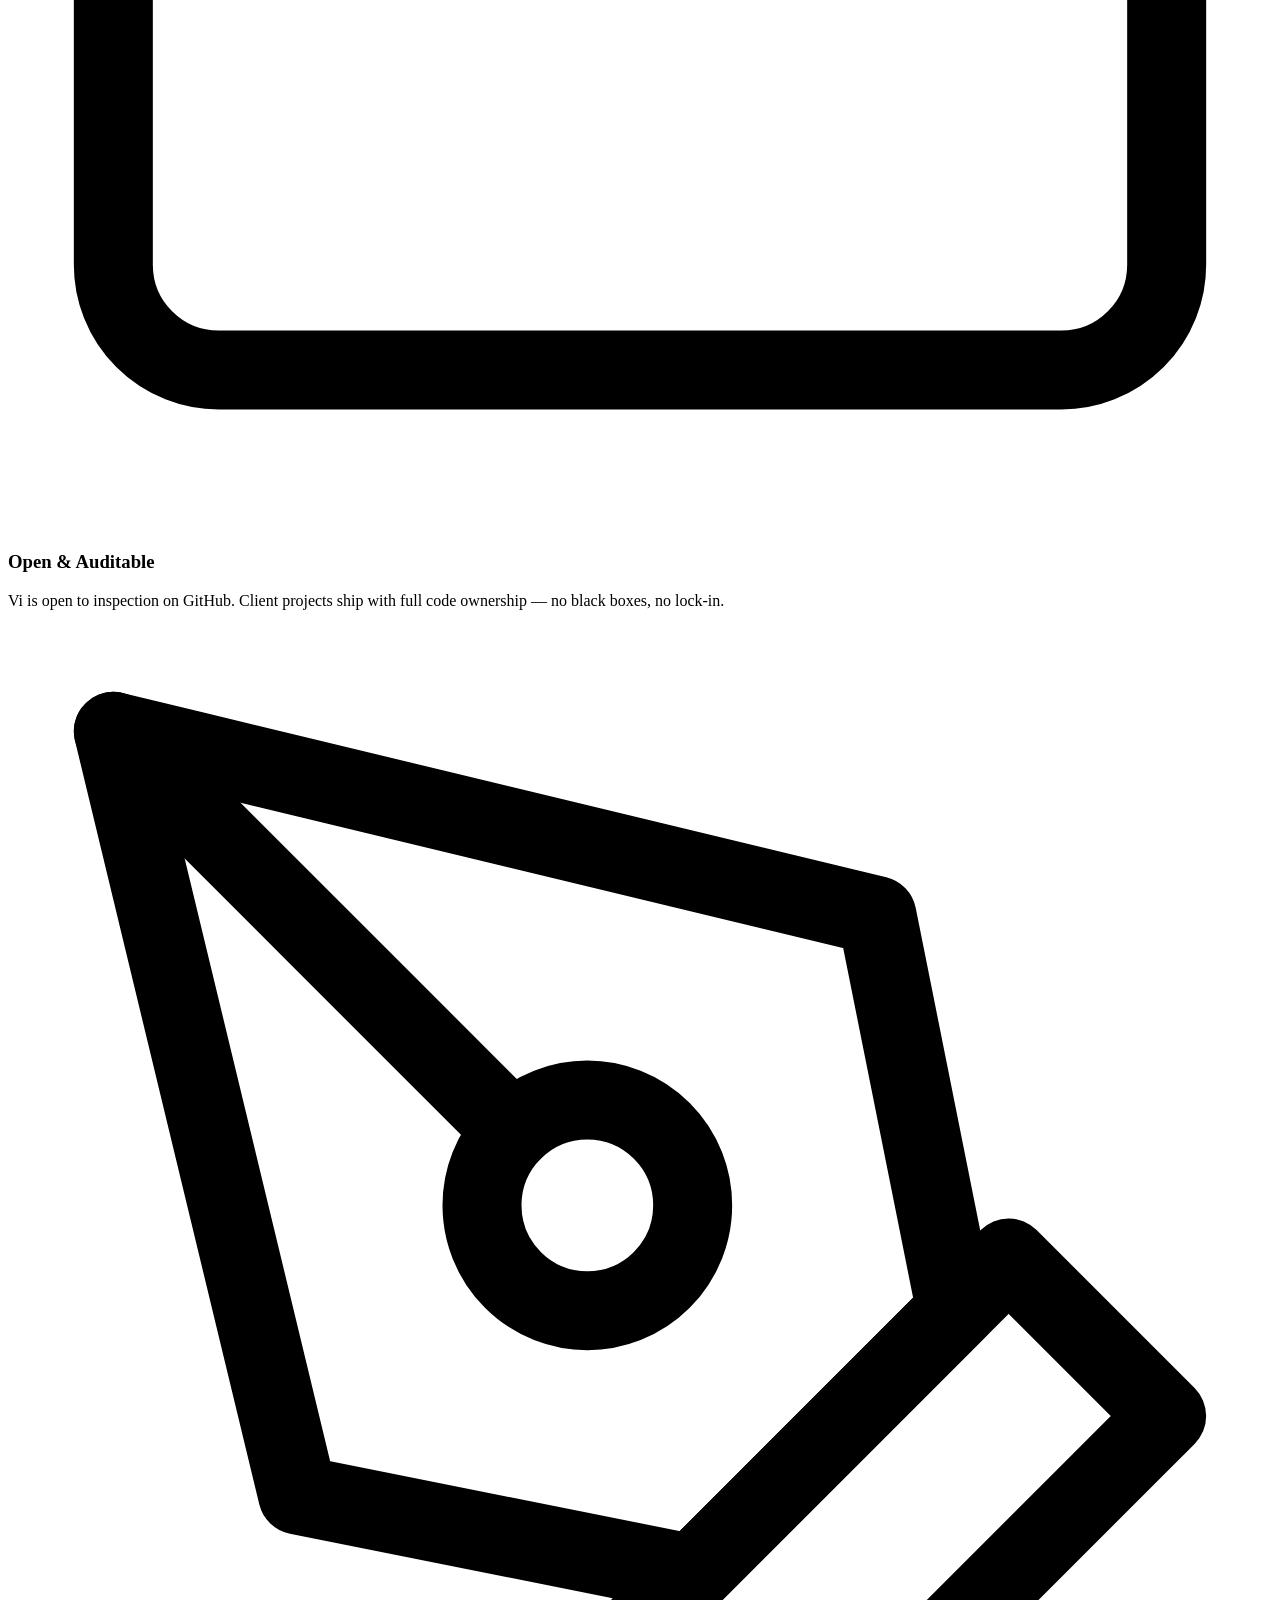
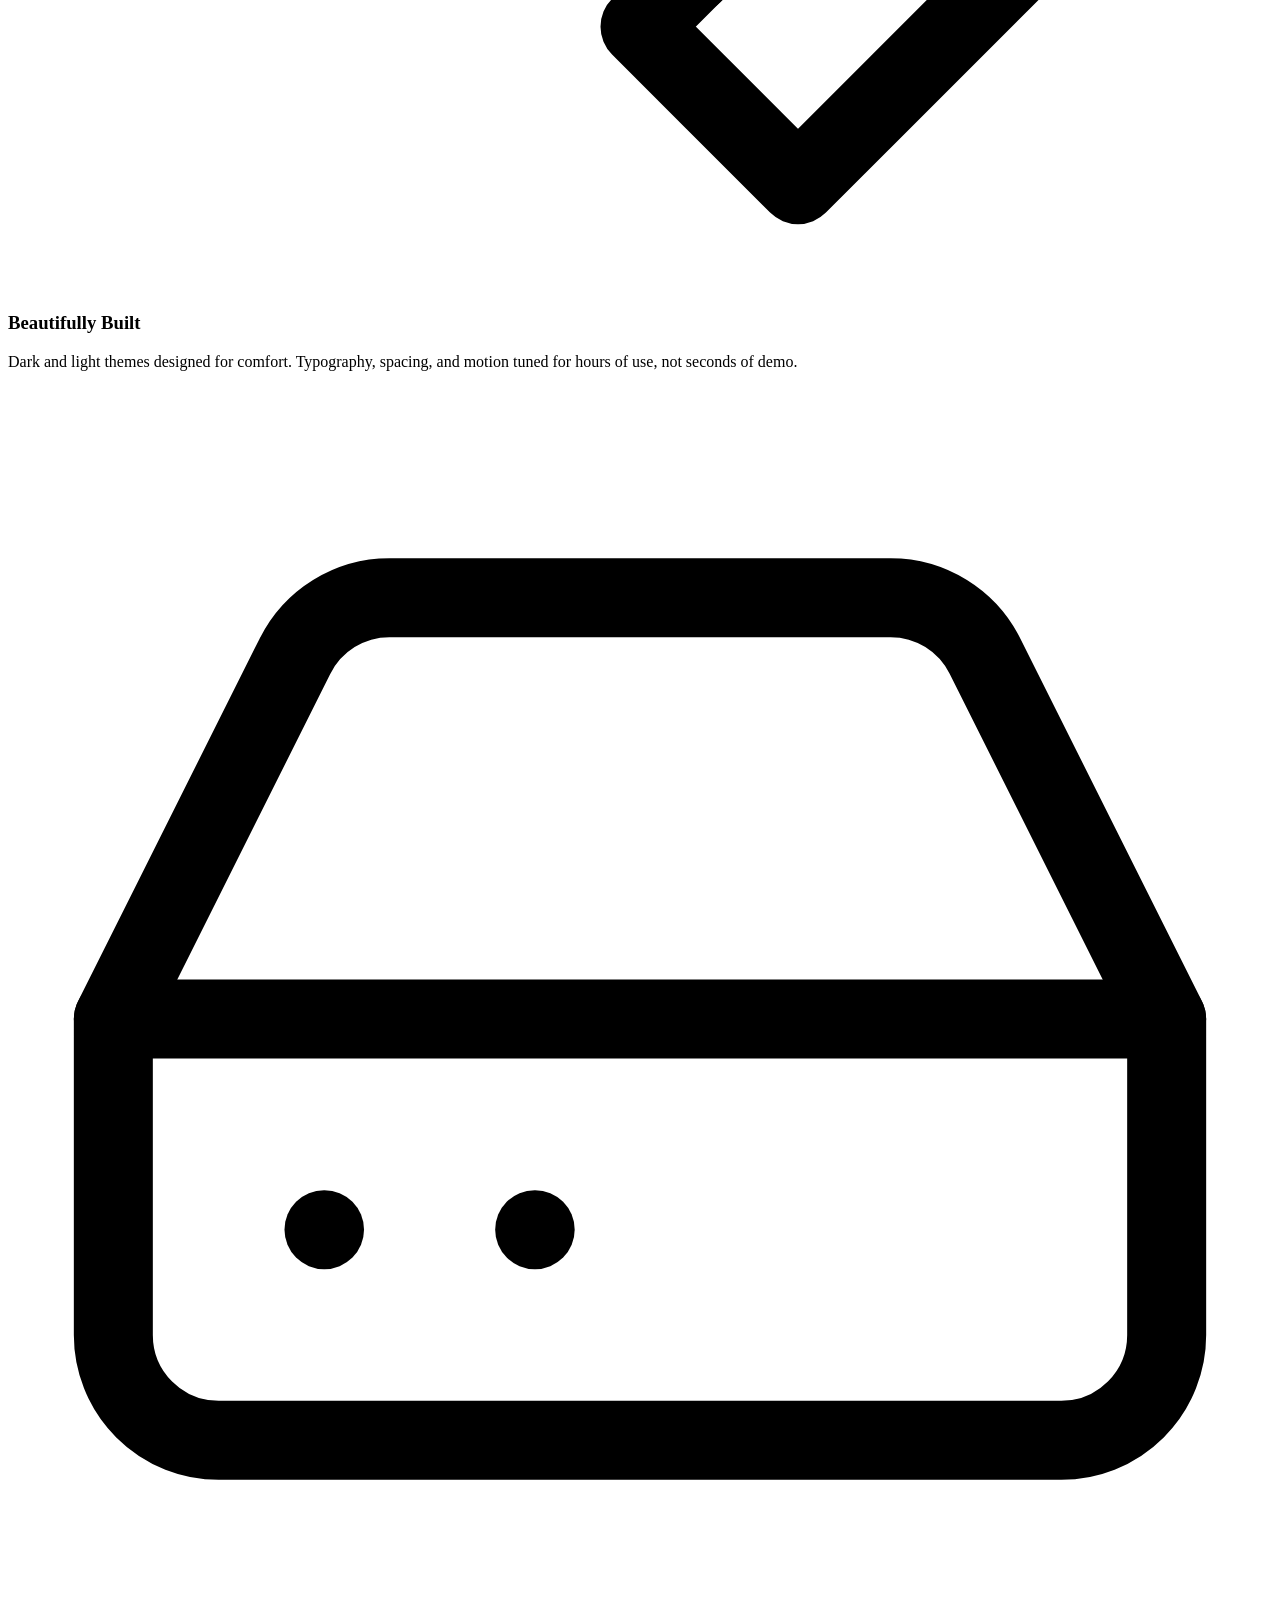
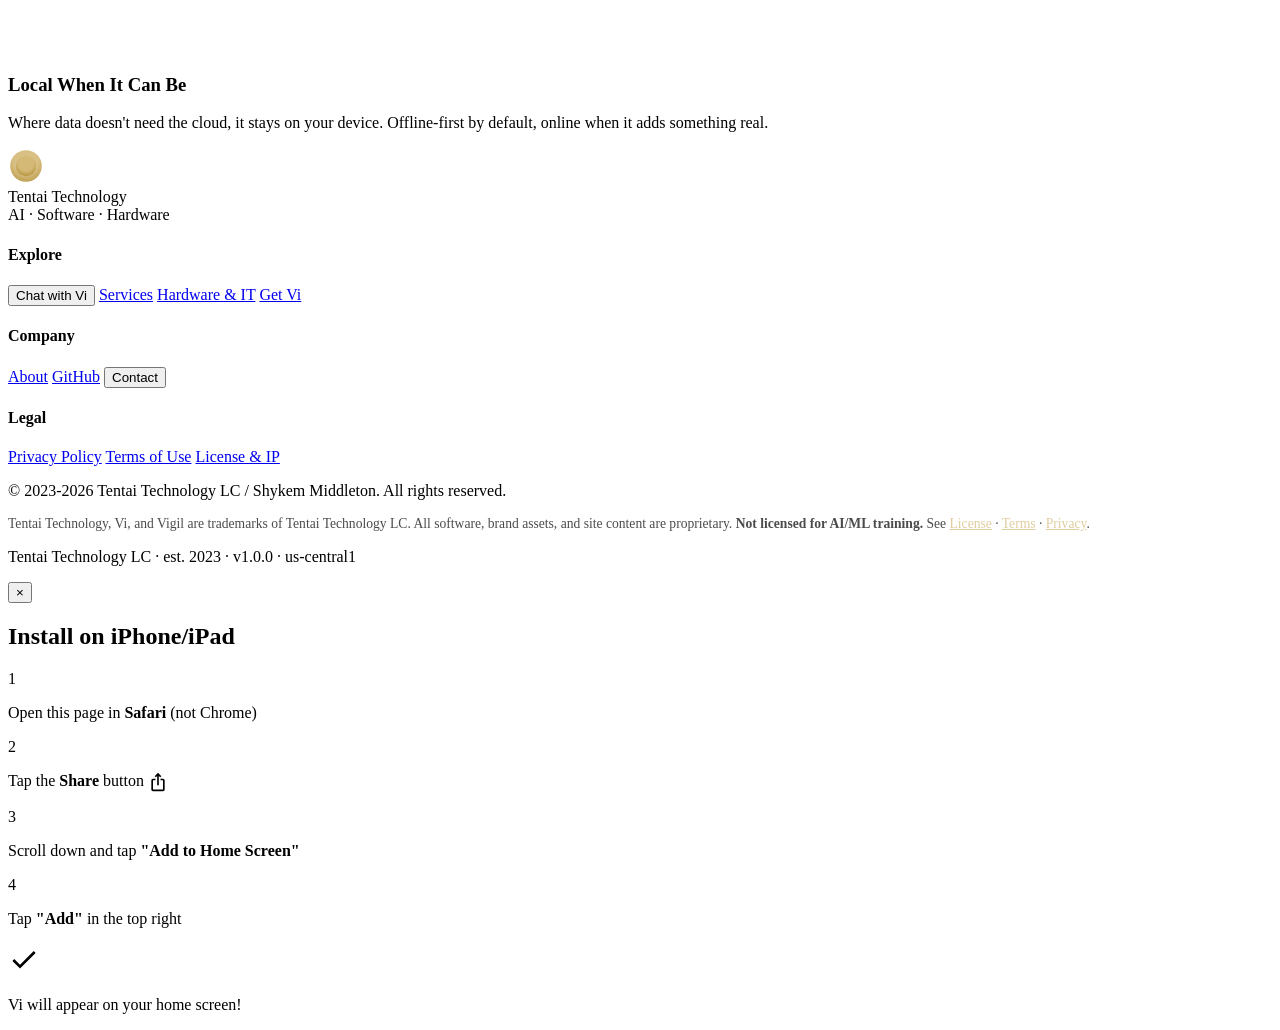
==== commit 3674ceae: "Nav gets a Hardware link; tagline becomes "AI · Software · Hardware" Owner: the footer linked the ha" ====
--- a/docs/index.html
+++ b/docs/index.html
@@ -121,7 +121,7 @@
                     </div>
                     <div class="brand-text">
                         <span class="brand-name">Tentai Technology</span>
-                        <span class="brand-tagline">AI &amp; Software Studio</span>
+                        <span class="brand-tagline">AI &middot; Software &middot; Hardware</span>
                     </div>
                 </div>
                 <div class="nav-links">
@@ -129,6 +129,7 @@
                          reachable from the hero CTA and the floating trigger, so a nav
                          tab for it was a third door to the same room. -->
                     <a href="#services">Services</a>
+                    <a href="/hardware">Hardware</a>
                     <a href="https://chat.tentaitech.com">Get Vi</a>
                     <a href="/about">About</a>
                 </div>
@@ -138,7 +139,7 @@
         <div class="hero-content">
             <div class="hero-badge">
                 <span class="badge-dot"></span>
-                Tentai Technology · AI &amp; Software Studio
+                Tentai Technology · AI, Software &amp; Hardware
             </div>
 
             <h1 class="hero-title">
@@ -377,7 +378,7 @@
                     </div>
                     <div>
                         <div class="footer-brand-name">Tentai Technology</div>
-                        <div class="footer-tagline">AI &amp; Software Studio</div>
+                        <div class="footer-tagline">AI &middot; Software &middot; Hardware</div>
                     </div>
                 </div>
 
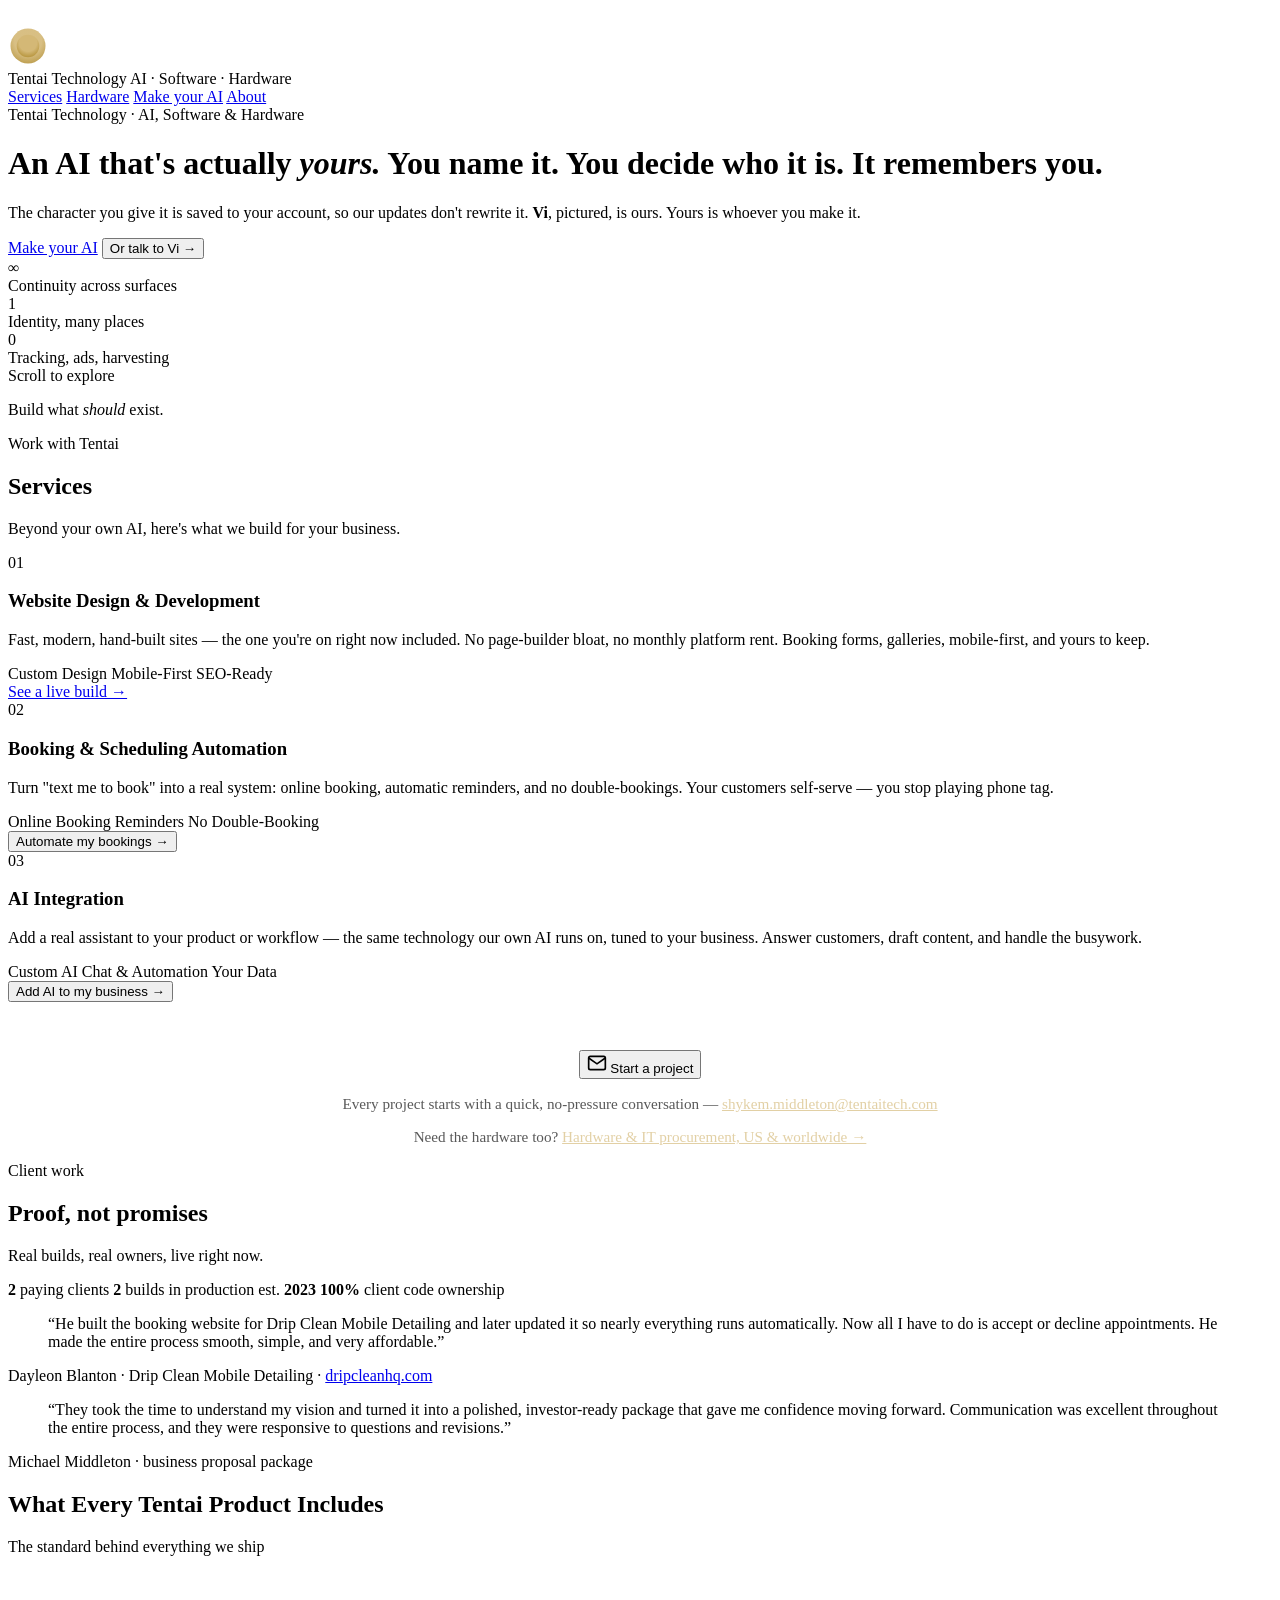
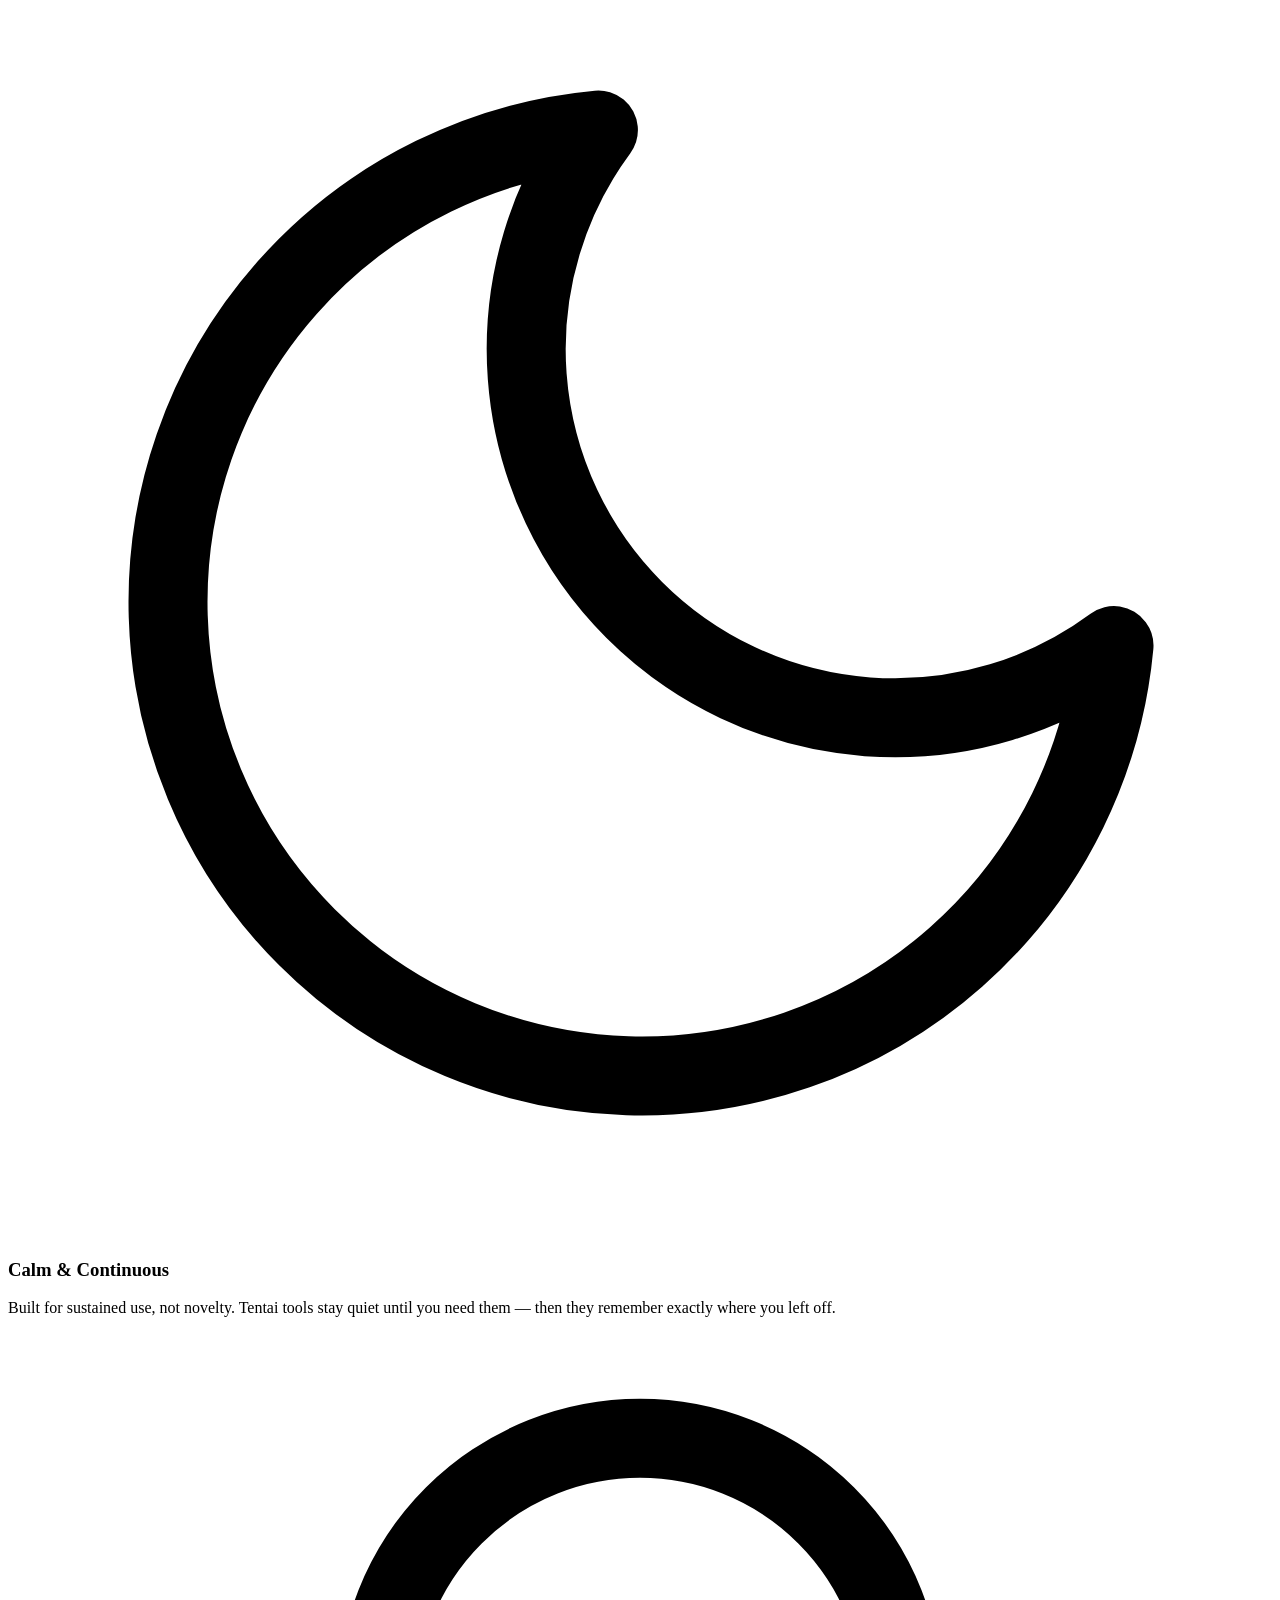
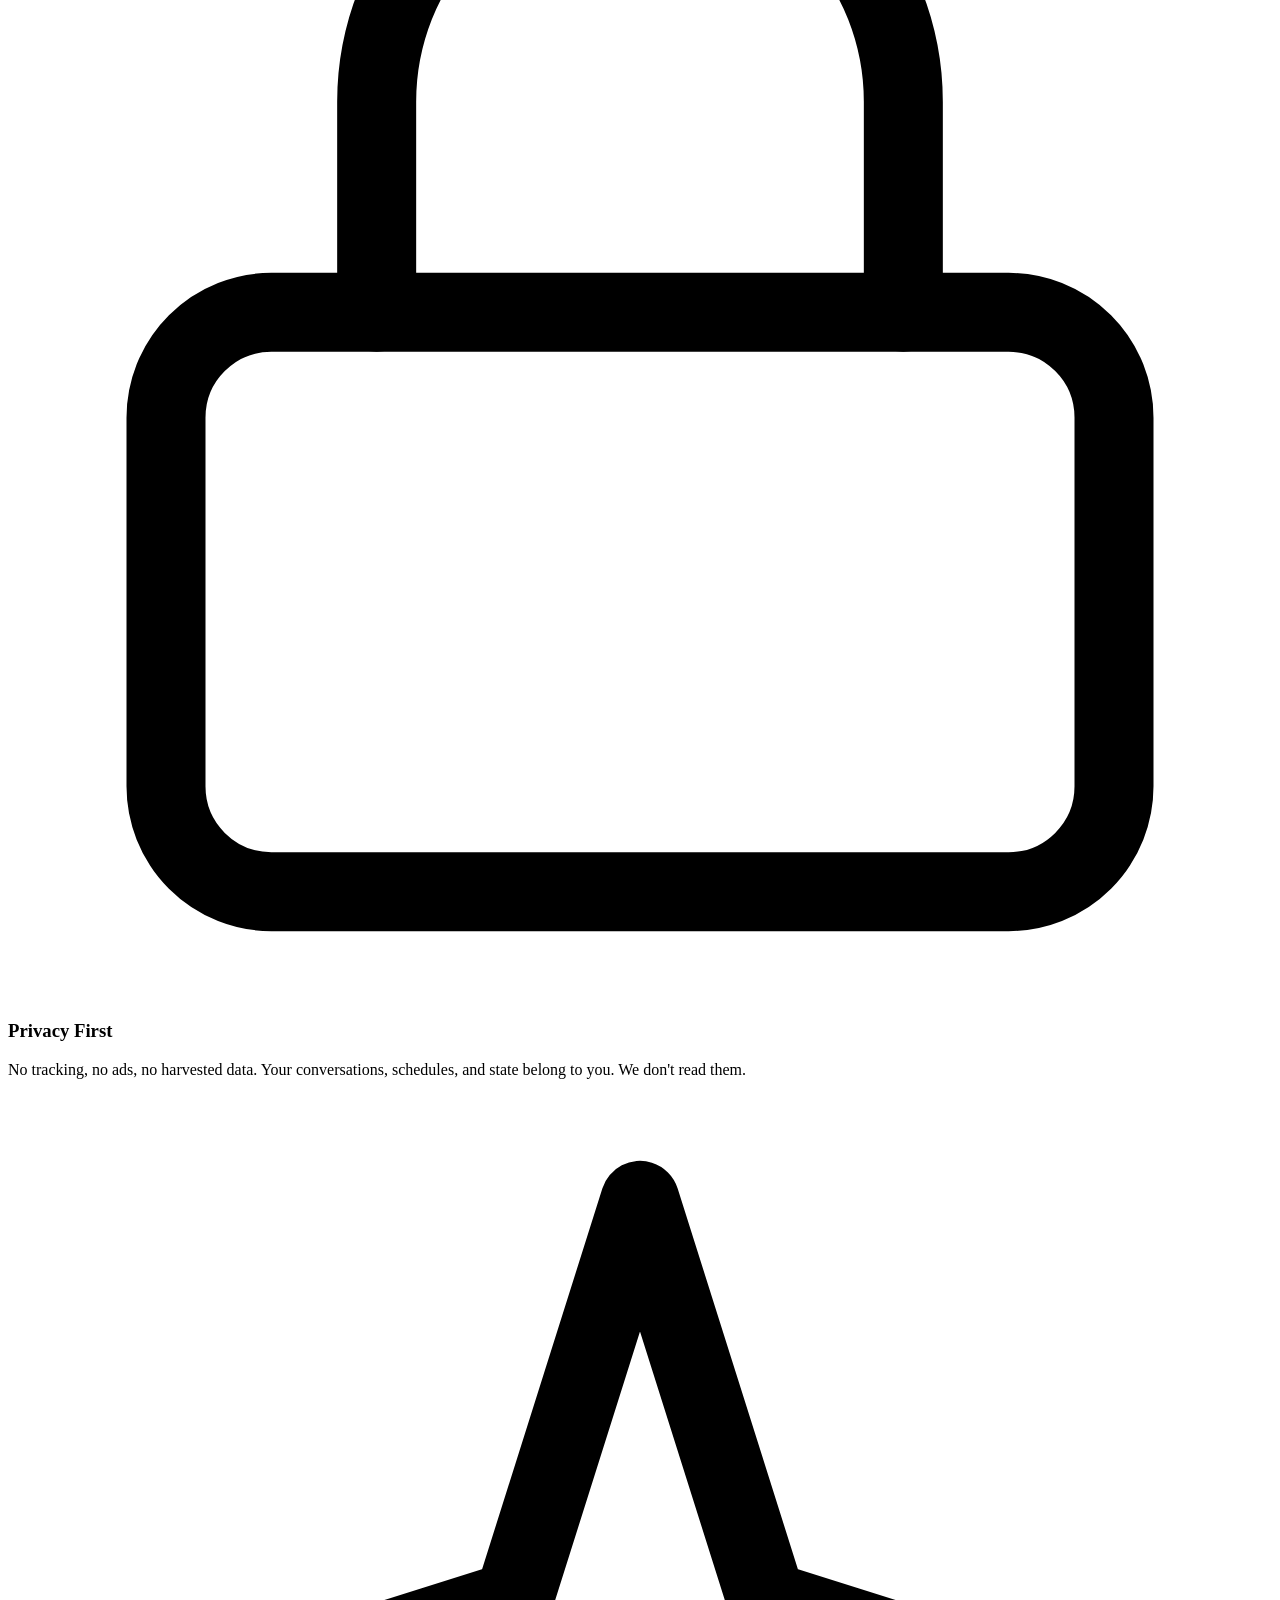
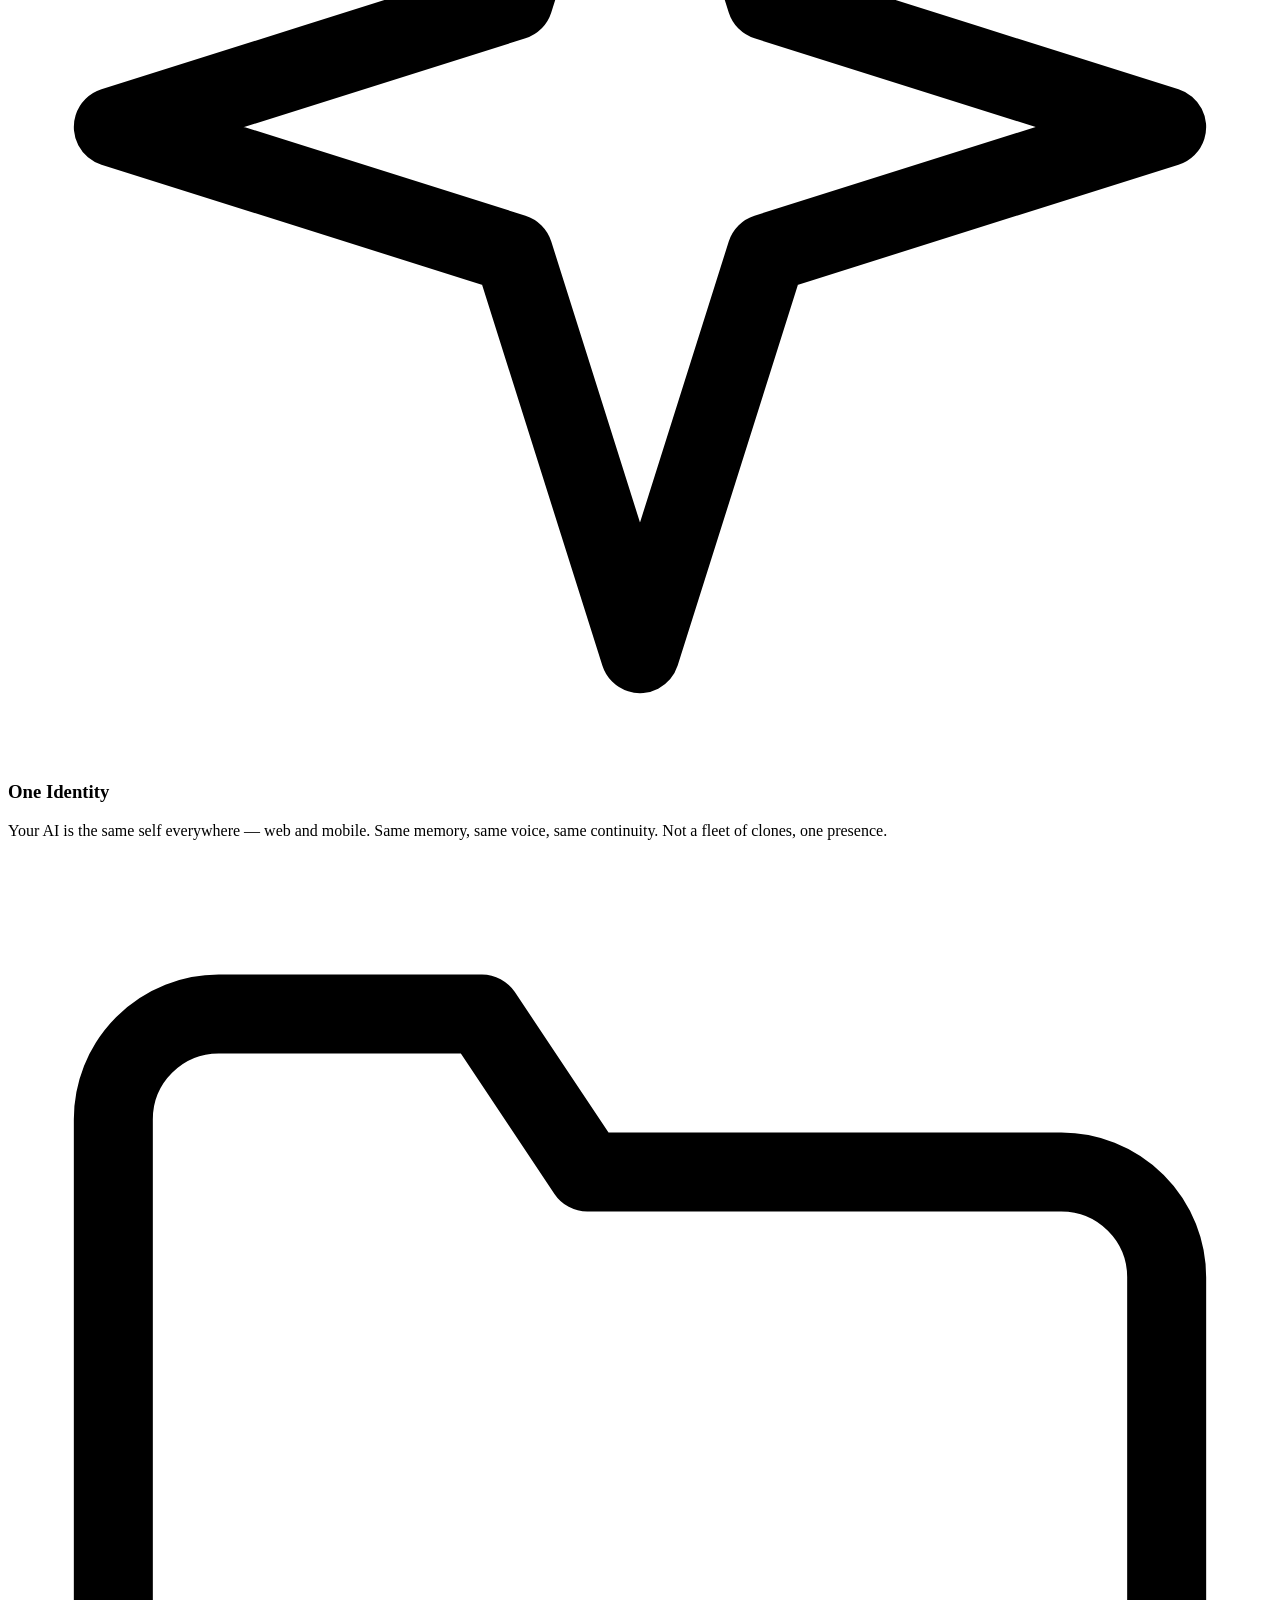
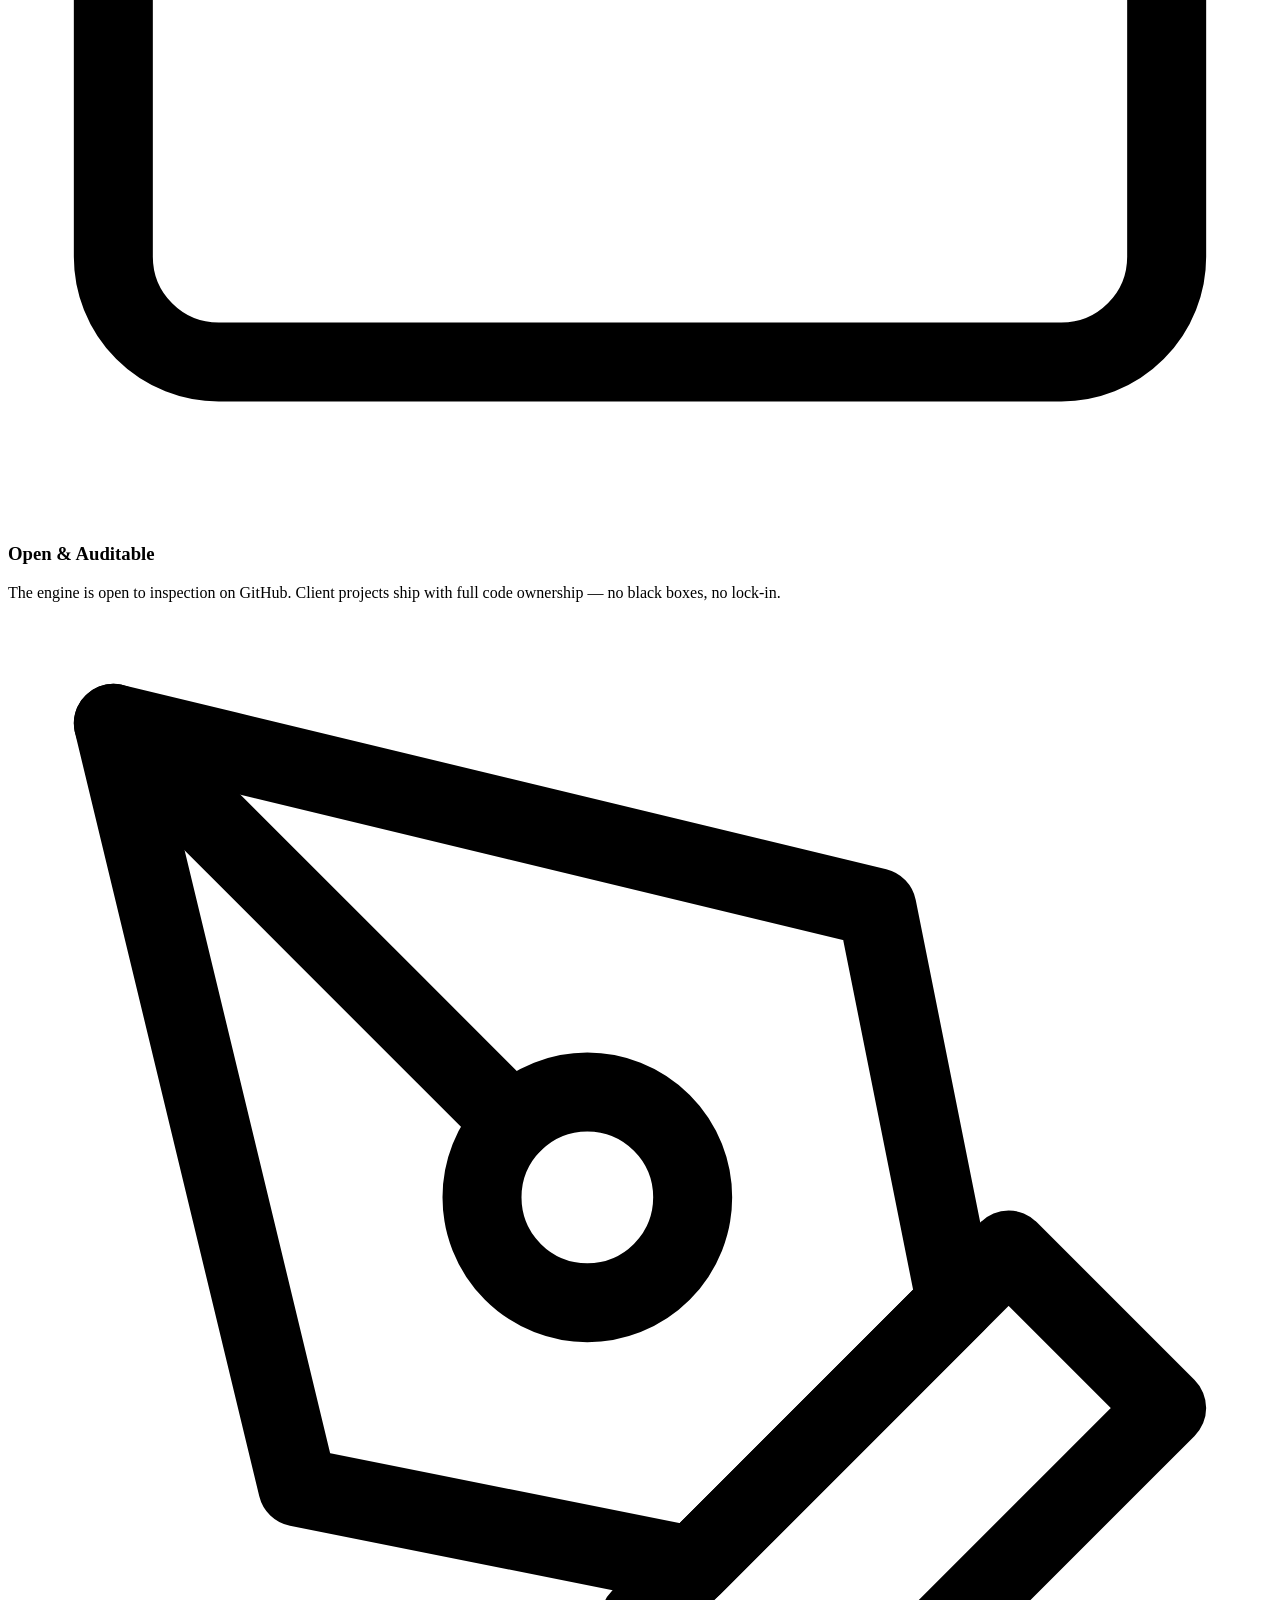
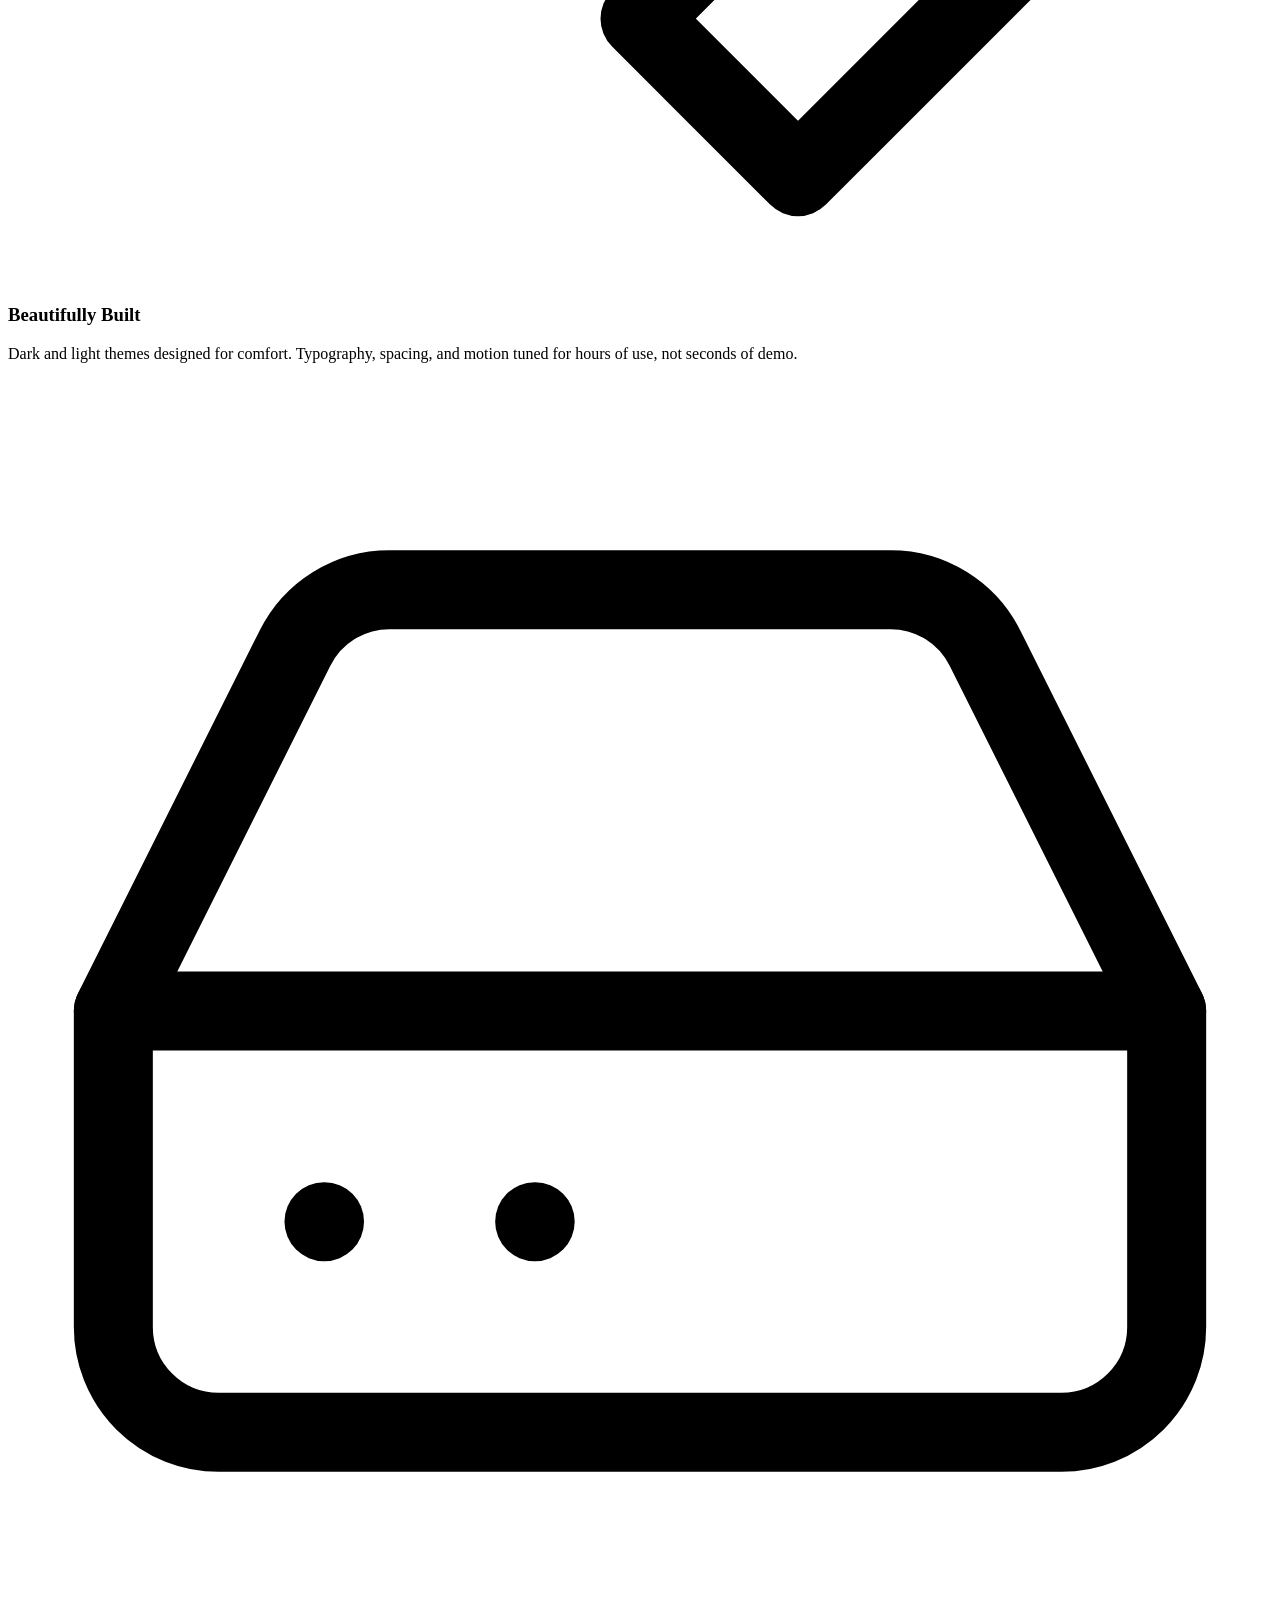
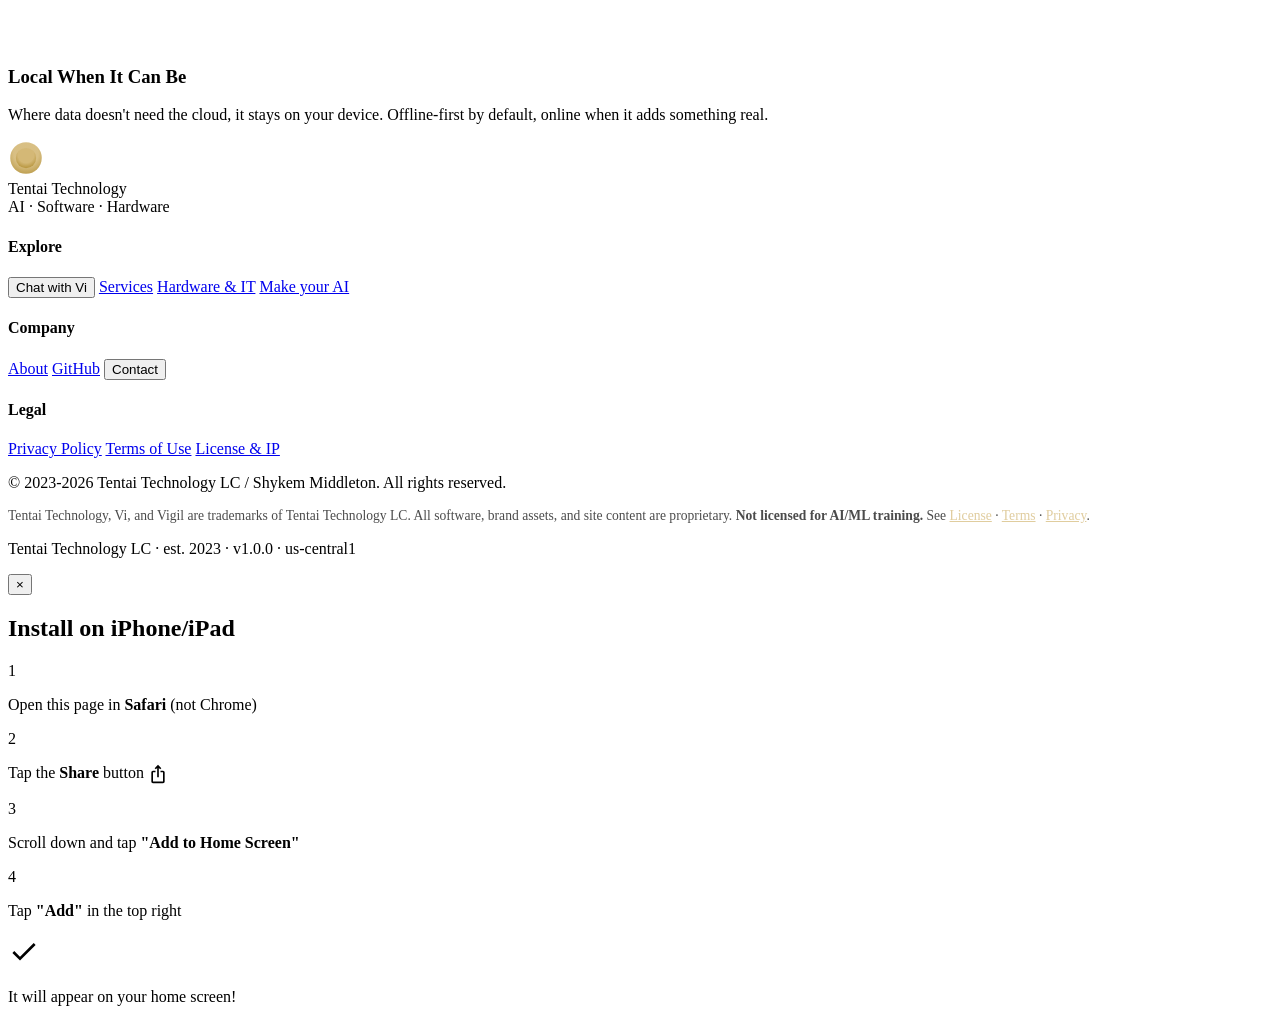
==== commit 986c513d: "Site stops selling Vi: customers make their own AI Owner: Vi is no longer the product; users make th" ====
--- a/docs/index.html
+++ b/docs/index.html
@@ -3,9 +3,9 @@
 <head>
     <meta charset="UTF-8">
     <meta name="viewport" content="width=device-width, initial-scale=1.0, viewport-fit=cover">
-    <title>Tentai Technology — Vi + custom web, automation &amp; AI</title>
-    <meta name="description" content="Tentai Technology builds Vi — a calm, continuous AI with real memory across web and mobile — plus custom websites, booking automation, and AI integrations for your business.">
-    <meta name="keywords" content="Tentai Technology, Vi, AI assistant, website design, booking automation, AI integration, custom software">
+    <title>Tentai Technology — your own AI, plus custom web, automation &amp; hardware</title>
+    <meta name="description" content="Tentai Technology builds an AI that's actually yours: you name it, you decide who it is, and it remembers you. Plus custom websites, booking automation, AI integrations, and hardware for your business.">
+    <meta name="keywords" content="Tentai Technology, Tentai, personal AI, AI companion, AI assistant, website design, booking automation, AI integration, custom software, hardware">
 
     <!-- IP / Copyright / AI training opt-out -->
     <meta name="author" content="Shykem (Tentai Technology)">
@@ -20,19 +20,19 @@
     <meta http-equiv="Cache-Control" content="max-age=300, must-revalidate">
         <!-- Open Graph -->
     <meta property="og:title" content="Tentai Technology">
-    <meta property="og:description" content="Tentai Technology builds Vi — a continuous AI with real memory — plus custom websites, booking automation, and AI integrations for your business.">
+    <meta property="og:description" content="An AI that's actually yours: you name it, you decide who it is, and it remembers you. Plus custom websites, booking automation, AI integrations, and hardware for your business.">
     <meta property="og:type" content="website">
     <meta property="og:site_name" content="Tentai Technology">
     <meta property="og:url" content="https://tentaitech.com/">
-    <meta property="og:image" content="https://tentaitech.com/assets/og-image.png">
+    <meta property="og:image" content="https://tentaitech.com/assets/og-image.png?v=20261027">
     <meta property="og:image:width" content="1200">
     <meta property="og:image:height" content="630">
-    <meta property="og:image:alt" content="Tentai Technology — Meet Vi. Calm, continuous intelligence.">
+    <meta property="og:image:alt" content="Tentai Technology — An AI that's actually yours.">
     <!-- Twitter / X -->
     <meta name="twitter:card" content="summary_large_image">
     <meta name="twitter:title" content="Tentai Technology">
-    <meta name="twitter:description" content="Tentai Technology builds Vi — a continuous AI with real memory — plus custom websites, booking automation, and AI integrations for your business.">
-    <meta name="twitter:image" content="https://tentaitech.com/assets/og-image.png">
+    <meta name="twitter:description" content="An AI that's actually yours: you name it, you decide who it is, and it remembers you. Plus custom websites, booking automation, AI integrations, and hardware for your business.">
+    <meta name="twitter:image" content="https://tentaitech.com/assets/og-image.png?v=20261027">
 
     <!-- Site name + organization for search results -->
     <script type="application/ld+json">
@@ -69,6 +69,8 @@
     <!-- Hero Section -->
     <div class="hero">
         <!-- Vi's portrait — the hero's atmosphere (owner pick C, presence lab 2026-07-30).
+             Kept 2026-10-27 when the hero stopped selling her (owner: customers
+             make their own AI now); the copy below says she is Tentai's own.
              AVIF rungs for modern browsers, JPEG fallback; sized to the viewport so
              4K never upscales and phones never over-download. -->
         <div id="heroPortrait" aria-hidden="true">
@@ -130,7 +132,10 @@
                          tab for it was a third door to the same room. -->
                     <a href="#services">Services</a>
                     <a href="/hardware">Hardware</a>
-                    <a href="https://chat.tentaitech.com">Get Vi</a>
+                    <!-- Was "Get Vi" -> chat.tentaitech.com until 2026-10-27: Vi is
+                         Tentai's own AI, and customers make their own. Points at
+                         /beta because sign-up is approval-only. -->
+                    <a href="/beta">Make your AI</a>
                     <a href="/about">About</a>
                 </div>
             </div>
@@ -143,23 +148,18 @@
             </div>
 
             <h1 class="hero-title">
-                <span class="title-main">Meet <em>Vi.</em></span>
-                <span class="title-sub">Calm, continuous intelligence.</span>
+                <span class="title-main">An AI that's actually <em>yours.</em></span>
+                <span class="title-sub">You name it. You decide who it is. It remembers you.</span>
             </h1>
 
             <p class="hero-description">
-                <strong>Vi</strong> is Tentai's flagship — a continuous intelligence with real memory.
-                The same self across web and mobile.
+                The character you give it is saved to your account, so our updates don't rewrite it.
+                <strong>Vi</strong>, pictured, is ours. Yours is whoever you make it.
             </p>
 
             <div class="hero-cta">
-                <button type="button" data-open-frontdesk class="btn btn-primary">
-                    <svg width="20" height="20" viewBox="0 0 24 24" fill="none" stroke="currentColor" stroke-width="2">
-                        <path d="M21 15v4a2 2 0 0 1-2 2H5a2 2 0 0 1-2-2v-4M7 10l5 5 5-5M12 15V3"/>
-                    </svg>
-                    Talk to Vi
-                </button>
-                <a href="#services" class="hero-textlink">Work with Tentai <span aria-hidden="true">&rarr;</span></a>
+                <a href="/beta" class="btn btn-primary">Make your AI</a>
+                <button type="button" data-open-frontdesk class="hero-textlink">Or talk to Vi <span aria-hidden="true">&rarr;</span></button>
             </div>
 
             <div class="hero-stats">
@@ -199,7 +199,7 @@
             <div class="section-header">
                 <span class="section-badge">Work with Tentai</span>
                 <h2 class="section-title">Services</h2>
-                <p class="section-subtitle">Vi is what we build for ourselves. Here's what we build for you.</p>
+                <p class="section-subtitle">Beyond your own AI, here's what we build for your business.</p>
             </div>
 
             <div class="projects-grid">
@@ -230,7 +230,7 @@
                 <div class="project-card">
                     <div class="service-index">03</div>
                     <h3>AI Integration</h3>
-                    <p>Add a real assistant to your product or workflow — the same technology behind Vi, tuned to your business. Answer customers, draft content, and handle the busywork.</p>
+                    <p>Add a real assistant to your product or workflow — the same technology our own AI runs on, tuned to your business. Answer customers, draft content, and handle the busywork.</p>
                     <div class="project-tags">
                         <span>Custom AI</span>
                         <span>Chat &amp; Automation</span>
@@ -327,13 +327,13 @@
                 <div class="feature-card">
                     <div class="feature-icon"><svg viewBox="0 0 24 24" fill="none" stroke="currentColor" stroke-width="1.5" stroke-linecap="round" stroke-linejoin="round"><path d="M12 2l2.4 7.6L22 12l-7.6 2.4L12 22l-2.4-7.6L2 12l7.6-2.4z"/></svg></div>
                     <h3>One Identity</h3>
-                    <p>Vi is the same self everywhere — web and mobile. Same memory, same voice, same continuity. Not a fleet of clones, one presence.</p>
+                    <p>Your AI is the same self everywhere — web and mobile. Same memory, same voice, same continuity. Not a fleet of clones, one presence.</p>
                 </div>
 
                 <div class="feature-card">
                     <div class="feature-icon"><svg viewBox="0 0 24 24" fill="none" stroke="currentColor" stroke-width="1.5" stroke-linecap="round" stroke-linejoin="round"><path d="M22 19a2 2 0 0 1-2 2H4a2 2 0 0 1-2-2V5a2 2 0 0 1 2-2h5l2 3h9a2 2 0 0 1 2 2z"/></svg></div>
                     <h3>Open & Auditable</h3>
-                    <p>Vi is open to inspection on GitHub. Client projects ship with full code ownership — no black boxes, no lock-in.</p>
+                    <p>The engine is open to inspection on GitHub. Client projects ship with full code ownership — no black boxes, no lock-in.</p>
                 </div>
 
                 <div class="feature-card">
@@ -388,7 +388,7 @@
                         <button type="button" data-open-frontdesk>Chat with Vi</button>
                         <a href="#services">Services</a>
                         <a href="/hardware">Hardware &amp; IT</a>
-                        <a href="https://chat.tentaitech.com">Get Vi</a>
+                        <a href="/beta">Make your AI</a>
                     </div>
 
                     <div class="footer-column">
@@ -448,7 +448,7 @@
                     <svg width="32" height="32" viewBox="0 0 24 24" fill="none" stroke="currentColor" stroke-width="2">
                         <polyline points="20 6 9 17 4 12"/>
                     </svg>
-                    <p>Vi will appear on your home screen!</p>
+                    <p>It will appear on your home screen!</p>
                 </div>
             </div>
         </div>
